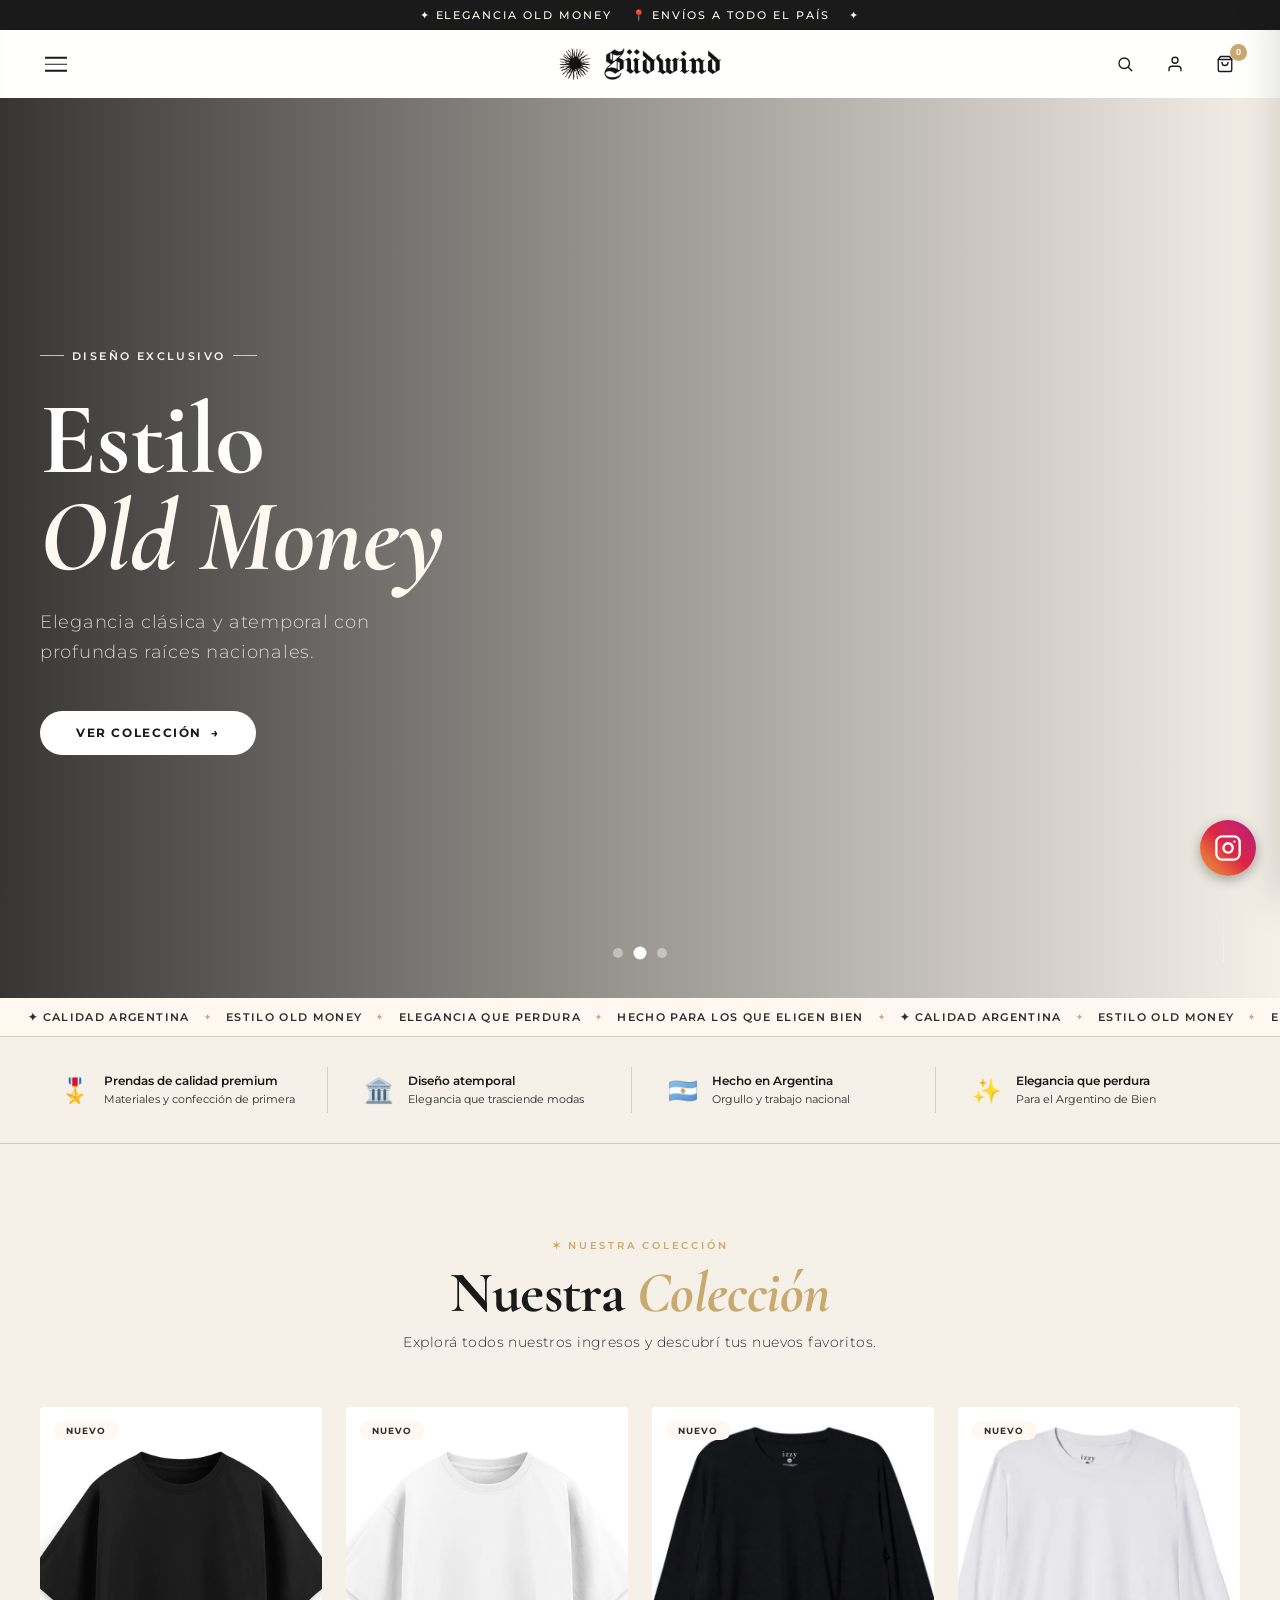
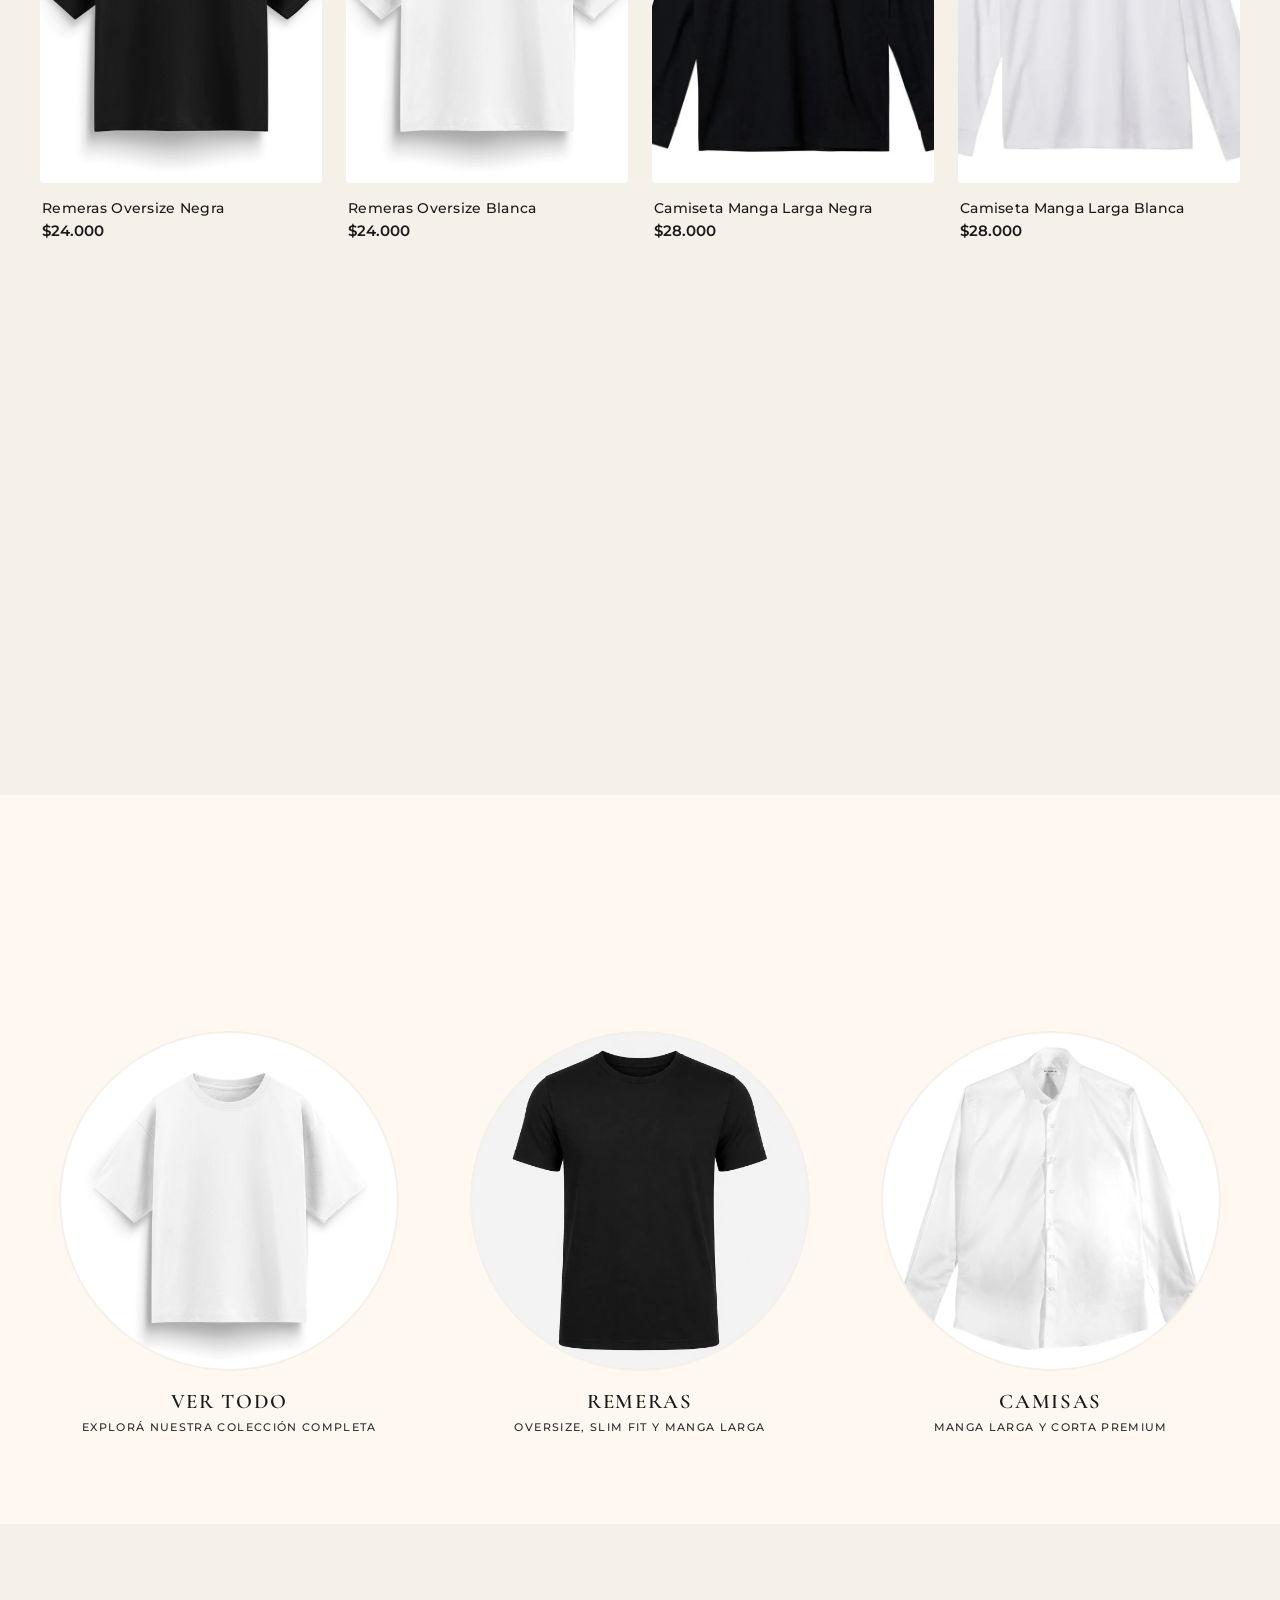
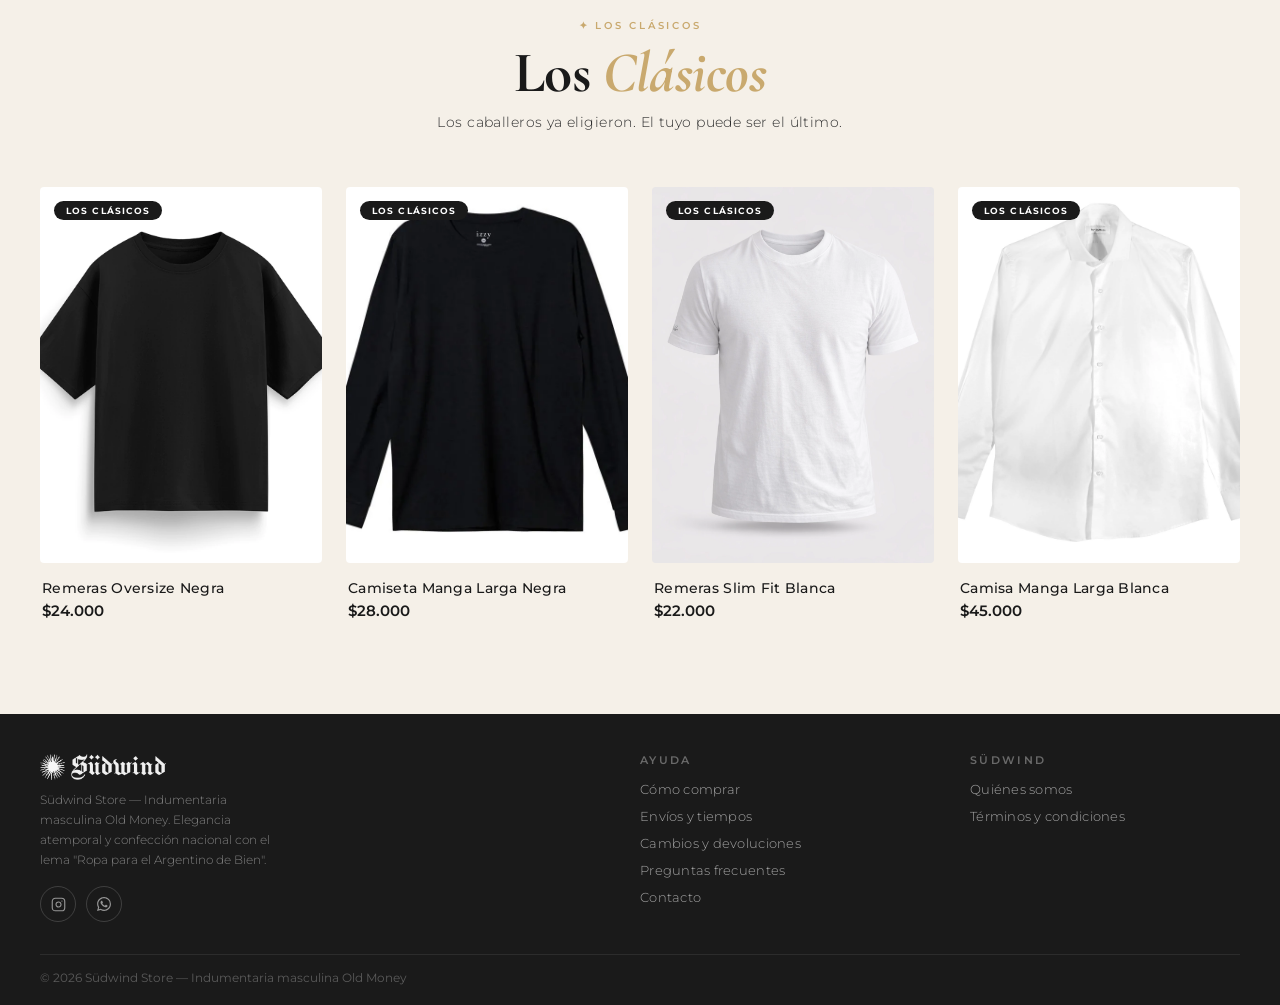
==== index.html @ a968b329 "Add files via upload" ====
<!DOCTYPE html>
<html lang="es">
<head>
<meta charset="UTF-8">
<meta name="viewport" content="width=device-width, initial-scale=1.0">
<title>SÜDWIND STORE — Indumentaria Masculina</title>
<link href="https://fonts.googleapis.com/css2?family=Cormorant+Garamond:ital,wght@0,400;0,600;0,700;1,400;1,600&family=Montserrat:wght@300;400;500;600;700&family=UnifrakturMaguntia&display=swap" rel="stylesheet">
<link rel="icon" type="image/webp" href="img/Logos/ss_transparent.png">
<link rel="stylesheet" href="css/style.css?v=11">
</head>
<body>

<!-- -- HEADER -- -->
<header id="header">
  <div class="header-top">
    ✦ Elegancia Old Money &nbsp;&nbsp; 📍 Envíos a todo el país &nbsp;&nbsp; ✦
  </div>
  <div class="header-main">
    <a href="index.html" class="logo-wrap">
      <img src="img/Logos/ss_transparent.png" alt="Logo" class="sol-andino" style="height: 32px; object-fit: contain; margin-right: 6px; display: block;">
      <img src="img/Logos/sudwind.png" alt="SÜDWIND" class="logo-img" style="height: 32px; object-fit: contain; display: block;">
    </a>
    
    <div class="header-icons">
      <a href="catalogo.html?search=focus" class="icon-btn" aria-label="Buscar" style="text-decoration:none;">
        <svg width="18" height="18" viewBox="0 0 24 24" fill="none" stroke="currentColor" stroke-width="1.8" stroke-linecap="round" stroke-linejoin="round"><circle cx="11" cy="11" r="7"/><path d="m21 21-4.35-4.35"/></svg>
      </a>

      <a href="cuenta.html" class="icon-btn" aria-label="Mi Cuenta" style="text-decoration:none;">
        <svg width="18" height="18" viewBox="0 0 24 24" fill="none" stroke="currentColor" stroke-width="1.8" stroke-linecap="round" stroke-linejoin="round"><path d="M20 21v-2a4 4 0 0 0-4-4H8a4 4 0 0 0-4 4v2"/><circle cx="12" cy="7" r="4"/></svg>
      </a>

      <button class="icon-btn" id="cart-btn" aria-label="Carrito">
        <svg width="18" height="18" viewBox="0 0 24 24" fill="none" stroke="currentColor" stroke-width="1.8" stroke-linecap="round" stroke-linejoin="round"><path d="M6 2 3 6v14a2 2 0 0 0 2 2h14a2 2 0 0 0 2-2V6l-3-4Z"/><line x1="3" y1="6" x2="21" y2="6"/><path d="M16 10a4 4 0 0 1-8 0"/></svg>
        <span class="cart-pill" id="cart-count">0</span>
      </button>
      <button class="hamburger" id="hamburger" aria-label="Menú">
        <span></span><span></span><span></span>
      </button>
    </div>
  </div>
  <nav class="mob-nav" id="mob-nav">
    <div class="mob-nav-logo">
      <a href="index.html" class="logo-wrap" style="justify-content: flex-start; gap: 6px; padding: 10px 0; align-items: center;">
        <img src="img/Logos/ss_transparent.png" alt="Logo" class="sol-andino" style="height: 26px; object-fit: contain; display: block;">
        <img src="img/Logos/sudwind.png" alt="SÜDWIND" class="logo-img" style="height: 26px; object-fit: contain; display: block;">
      </a>
    </div>
    <a href="cuenta.html" style="color: var(--rosa-acento); font-weight: 600;">👤 Mi Cuenta / Favoritos</a>
    <a href="catalogo.html">Ver todo</a>
    <a href="catalogo.html?cat=Remeras">Remeras</a>
    <a href="catalogo.html?cat=Camisas">Camisas</a>
  </nav>
</header>

<!-- -- HERO CAROUSEL -- -->
<section class="hero" id="hero-section">
  <div class="carousel-track" id="hero-track">
    <!-- Slide 1 -->
    <div class="carousel-slide">
      <img src="img/Logos/1.webp" class="slide-bg" alt="Nueva colección Südwind" fetchpriority="high" decoding="async">
      <div class="hero-overlay"></div>
      <div class="hero-content">
        <div class="hero-eyebrow">Südwind Store</div>
        <h1>Vestir con<em>orgullo.</em></h1>
        <p class="hero-sub">Ropa para el Argentino de Bien. Calidad y distinción atemporal.</p>
        <div class="hero-actions">
          <a href="catalogo.html" class="btn-hero-main">Explorar colección &nbsp;→</a>
        </div>
      </div>
    </div>
    <!-- Slide 2 -->
    <div class="carousel-slide">
      <img src="img/Logos/2.webp" class="slide-bg" alt="Estilo Old Money" loading="lazy" decoding="async">
      <div class="hero-overlay"></div>
      <div class="hero-content">
        <div class="hero-eyebrow">Diseño Exclusivo</div>
        <h1>Estilo<em>Old Money</em></h1>
        <p class="hero-sub">Elegancia clásica y atemporal con profundas raíces nacionales.</p>
        <div class="hero-actions">
          <a href="catalogo.html?cat=Remeras" class="btn-hero-main">Ver Colección &nbsp;→</a>
        </div>
      </div>
    </div>
    <!-- Slide 3 -->
    <div class="carousel-slide">
      <img src="img/Logos/3.webp" class="slide-bg" alt="Edición Limitada" loading="lazy" decoding="async">
      <div class="hero-overlay"></div>
      <div class="hero-content">
        <div class="hero-eyebrow">Patria y Distinción</div>
        <h1>Edición<em>Limitada</em></h1>
        <p class="hero-sub">Prendas exclusivas diseñadas para vestir con elegancia y carácter.</p>
        <div class="hero-actions">
          <a href="catalogo.html?cat=Camisas" class="btn-hero-main">Explorar Camisas &nbsp;→</a>
        </div>
      </div>
    </div>
  </div>

  <button class="hero-arrow prev" id="hero-prev" aria-label="Anterior"></button>
  <button class="hero-arrow next" id="hero-next" aria-label="Siguiente"></button>

  <div class="hero-dots" id="hero-dots"></div>

  <div class="hero-scroll">
    <div class="scroll-bar"></div>
  </div>
</section>

<!-- -- PROMO MARQUEE -- -->
<div class="promo-bar">
  <div class="promo-track">
    <div class="promo-item">
      ✦ Calidad argentina <span class="sep">✦</span>
      Estilo Old Money <span class="sep">✦</span>
      Elegancia que perdura <span class="sep">✦</span>
      Hecho para los que eligen bien <span class="sep">✦</span>
      ✦ Calidad argentina <span class="sep">✦</span>
      Estilo Old Money <span class="sep">✦</span>
      Elegancia que perdura <span class="sep">✦</span>
      Hecho para los que eligen bien <span class="sep">✦</span>
      ✦ Calidad argentina <span class="sep">✦</span>
      Estilo Old Money <span class="sep">✦</span>
      Elegancia que perdura <span class="sep">✦</span>
      Hecho para los que eligen bien <span class="sep">✦</span>
    </div>
  </div>
</div>

<!-- -- TRUST -- -->
<div class="trust-strip">
  <div class="trust-inner">
    <div class="trust-item fade-in">
      <div class="trust-icon">🎖️</div>
      <div class="trust-text"><strong>Prendas de calidad premium</strong><span>Materiales y confección de primera</span></div>
    </div>
    <div class="trust-item fade-in d1">
      <div class="trust-icon">🏛️</div>
      <div class="trust-text"><strong>Diseño atemporal</strong><span>Elegancia que trasciende modas</span></div>
    </div>
    <div class="trust-item fade-in d2">
      <div class="trust-icon">🇦🇷</div>
      <div class="trust-text"><strong>Hecho en Argentina</strong><span>Orgullo y trabajo nacional</span></div>
    </div>
    <div class="trust-item fade-in d3">
      <div class="trust-icon">✨</div>
      <div class="trust-text"><strong>Elegancia que perdura</strong><span>Para el Argentino de Bien</span></div>
    </div>
  </div>
</div>

<!-- -- NEW IN -- -->
<div id="newin" class="section">
  <div class="sec-head">
    <div class="sec-label fade-in">✶ Nuestra Colección</div>
    <h2 class="sec-title fade-in">Nuestra <em>Colección</em></h2>
    <p class="sec-sub fade-in">Explorá todos nuestros ingresos y descubrí tus nuevos favoritos.</p>
  </div>
  
  
  <div class="prod-grid" id="home-catalog-grid">
    <!-- Products rendered via JS (renderHomeCatalog) -->
  </div>

</div>

<!-- -- CATEGORIES -- -->
<div class="cats-wrap">
  <div class="cats-inner">
    <div class="sec-head">
      <div class="sec-label fade-in">✶ Explorá</div>
      <h2 class="sec-title fade-in">¿Qué estás <em>buscando?</em></h2>
    </div>
    <div class="cats-grid">
      <a href="catalogo.html" class="cat-card fade-in">
        <div class="cat-img">
          <img src="img/Productos/remera oversize blanca.webp" alt="Colección Completa" loading="lazy">
        </div>
        <span class="cat-name">Ver Todo</span>
        <span class="cat-sub">Explorá nuestra colección completa</span>
      </a>
      <a href="catalogo.html?cat=Remeras" class="cat-card fade-in d1">
        <div class="cat-img">
          <img src="img/Productos/remera slim fit negra.webp" alt="Remeras" loading="lazy">
        </div>
        <span class="cat-name">Remeras</span>
        <span class="cat-sub">Oversize, Slim Fit y Manga Larga</span>
      </a>
      <a href="catalogo.html?cat=Camisas" class="cat-card fade-in d2">
        <div class="cat-img">
          <img src="img/Productos/camisa blanca manga larga.webp" alt="Camisas" loading="lazy">
        </div>
        <span class="cat-name">Camisas</span>
        <span class="cat-sub">Manga Larga y Corta Premium</span>
      </a>
    </div>
  </div>
</div>
<!-- -- LOS CLÁSICOSS -- -->
<div class="section">
  <div class="sec-head">
    <div class="sec-label fade-in">✦ Los Clásicos</div>
    <h2 class="sec-title fade-in">Los <em>Clásicos</em></h2>
    <p class="sec-sub fade-in">Los caballeros ya eligieron. El tuyo puede ser el último.</p>
  </div>
  <div class="prod-grid">
    <a href="producto.html?id=1" class="prod-card fade-in" style="text-decoration:none;">
      <div class="prod-img-box">
        <span class="prod-badge badge-best" style="background:var(--negro);color:var(--blanco);">LOS CLÁSICOS</span>
        <button class="prod-wish" onclick="event.preventDefault(); showToast('🤍', '¡Agregado a favoritos!');"></button>
        <img src="img/Productos/remera oversize negra.webp" alt="Remeras Oversize Negra" loading="lazy">
        <div class="prod-cta">+ Ver detalle</div>
      </div>
      <div class="prod-info">
        <div class="prod-name">Remeras Oversize Negra</div>
        <div class="prod-prices">
          <span class="price">$24.000</span>
        </div>
      </div>
    </a>

    <a href="producto.html?id=3" class="prod-card fade-in d1" style="text-decoration:none;">
      <div class="prod-img-box">
        <span class="prod-badge badge-best" style="background:var(--negro);color:var(--blanco);">LOS CLÁSICOS</span>
        <button class="prod-wish" onclick="event.preventDefault(); showToast('🤍', '¡Agregado a favoritos!');"></button>
        <img src="img/Productos/camiseta manga larga negra.webp" alt="Camiseta Manga Larga Negra" loading="lazy">
        <div class="prod-cta">+ Ver detalle</div>
      </div>
      <div class="prod-info">
        <div class="prod-name">Camiseta Manga Larga Negra</div>
        <div class="prod-prices">
          <span class="price">$28.000</span>
        </div>
      </div>
    </a>

    <a href="producto.html?id=5" class="prod-card fade-in d2" style="text-decoration:none;">
      <div class="prod-img-box">
        <span class="prod-badge badge-best" style="background:var(--negro);color:var(--blanco);">LOS CLÁSICOS</span>
        <button class="prod-wish" onclick="event.preventDefault(); showToast('🤍', '¡Agregado a favoritos!');"></button>
        <img src="img/Productos/remera slim fit blanca.webp" alt="Remeras Slim Fit Blanca" loading="lazy">
        <div class="prod-cta">+ Ver detalle</div>
      </div>
      <div class="prod-info">
        <div class="prod-name">Remeras Slim Fit Blanca</div>
        <div class="prod-prices">
          <span class="price">$22.000</span>
        </div>
      </div>
    </a>

    <a href="producto.html?id=8" class="prod-card fade-in d3" style="text-decoration:none;">
      <div class="prod-img-box">
        <span class="prod-badge badge-best" style="background:var(--negro);color:var(--blanco);">LOS CLÁSICOS</span>
        <button class="prod-wish" onclick="event.preventDefault(); showToast('🤍', '¡Agregado a favoritos!');"></button>
        <img src="img/Productos/camisa blanca manga larga.webp" alt="Camisa Manga Larga Blanca" loading="lazy">
        <div class="prod-cta">+ Ver detalle</div>
      </div>
      <div class="prod-info">
        <div class="prod-name">Camisa Manga Larga Blanca</div>
        <div class="prod-prices">
          <span class="price">$45.000</span>
        </div>
      </div>
    </a>
  </div>
</div>





<!-- -- FOOTER -- -->
<footer>
  <div class="footer-grid">
    <div class="foot-brand">
      <a href="#" class="logo-wrap" style="color:var(--blanco); justify-content: flex-start; gap: 6px; align-items: center;">
        <img src="img/Logos/ss_transparent.png" alt="Logo" class="sol-andino" style="height: 26px; object-fit: contain; filter: brightness(0) invert(1); display: block;">
        <img src="img/Logos/sudwind.png" alt="SÜDWIND" class="logo-img" style="height: 26px; object-fit: contain; filter: brightness(0) invert(1); display: block;">
      </a>
      <p style="margin-top: 10px;">Südwind Store — Indumentaria masculina Old Money. Elegancia atemporal y confección nacional con el lema "Ropa para el Argentino de Bien".</p>
      <div class="social-row">
        <a href="https://instagram.com/[TuInstagram]" target="_blank" class="soc-btn" aria-label="Instagram">
          <svg width="15" height="15" viewBox="0 0 24 24" fill="none" stroke="currentColor" stroke-width="1.8" stroke-linecap="round" stroke-linejoin="round"><rect x="2" y="2" width="20" height="20" rx="5"/><path d="M16 11.37A4 4 0 1 1 12.63 8 4 4 0 0 1 16 11.37z"/><line x1="17.5" y1="6.5" x2="17.51" y2="6.5"/></svg>
        </a>
        <a href="https://wa.me/[TuWhatsApp]" target="_blank" class="soc-btn" aria-label="WhatsApp">
          <svg width="14" height="14" viewBox="0 0 24 24" fill="currentColor"><path d="M17.472 14.382c-.297-.149-1.758-.867-2.03-.967-.273-.099-.471-.148-.67.15-.197.297-.767.966-.94 1.164-.173.199-.347.223-.644.075-.297-.15-1.255-.463-2.39-1.475-.883-.788-1.48-1.761-1.653-2.059-.173-.297-.018-.458.13-.606.134-.133.298-.347.446-.52.149-.174.198-.298.298-.497.099-.198.05-.371-.025-.52-.075-.149-.669-1.612-.916-2.207-.242-.579-.487-.5-.669-.51-.173-.008-.371-.01-.57-.01-.198 0-.52.074-.792.372-.272.297-1.04 1.016-1.04 2.479 0 1.462 1.065 2.875 1.213 3.074.149.198 2.096 3.2 5.077 4.487.709.306 1.262.489 1.694.625.712.227 1.36.195 1.871.118.571-.085 1.758-.719 2.006-1.413.248-.694.248-1.289.173-1.413-.074-.124-.272-.198-.57-.347m-5.421 7.403h-.004a9.87 9.87 0 0 1-5.031-1.378l-.361-.214-3.741.982.998-3.648-.235-.374a9.86 9.86 0 0 1-1.51-5.26c.001-5.45 4.436-9.884 9.888-9.884 2.64 0 5.122 1.03 6.988 2.898a9.825 9.825 0 0 1 2.893 6.994c-.003 5.45-4.437 9.884-9.885 9.884m8.413-18.297A11.815 11.815 0 0 0 12.05 0C5.495 0 .16 5.335.157 11.892c0 2.096.547 4.142 1.588 5.945L.057 24l6.305-1.654a11.882 11.882 0 0 0 5.683 1.448h.005c6.554 0 11.89-5.335 11.893-11.893a11.821 11.821 0 0 0-3.48-8.413Z"/></svg>
        </a>
      </div>
    </div>
    <div class="foot-col">
      <h4>Ayuda</h4>
      <ul>
        <li><a href="ayuda.html#pagos">Cómo comprar</a></li>
        <li><a href="ayuda.html#envios">Envíos y tiempos</a></li>
        <li><a href="ayuda.html#cambios">Cambios y devoluciones</a></li>
        <li><a href="ayuda.html">Preguntas frecuentes</a></li>
        <li><a href="https://wa.me/[TuWhatsApp]" target="_blank">Contacto</a></li>
      </ul>
    </div>
    <div class="foot-col">
      <h4>Südwind</h4>
      <ul>
        <li><a href="index.html">Quiénes somos</a></li>
        <li><a href="ayuda.html">Términos y condiciones</a></li>
      </ul>
    </div>

  </div>
  <div class="footer-bottom">
    <p>© 2026 Südwind Store — Indumentaria masculina Old Money </p>

  </div>
</footer>

<!-- TOAST -->
<div class="toast" id="toast">
  <span class="t-icon">🤍</span>
  <span id="toast-msg">¡¡¡¡¡¡Producto agregado!</span>
</div>

<script src="js/main.js?v=24"></script>

<!-- BOTTOM NAV (MOBILE) -->
<nav class="bottom-nav" id="bottom-nav">
  <div class="bottom-nav-inner">
    <a href="index.html" class="bn-item active" aria-label="Inicio">
      <svg width="20" height="20" viewBox="0 0 24 24" fill="none" stroke="currentColor" stroke-width="1.8" stroke-linecap="round" stroke-linejoin="round"><path d="M3 9l9-7 9 7v11a2 2 0 0 1-2 2H5a2 2 0 0 1-2-2z"/><polyline points="9 22 9 12 15 12 15 22"/></svg>
      <span class="bn-label">Inicio</span>
    </a>
    <a href="catalogo.html" class="bn-item" aria-label="Catálogo">
      <svg width="20" height="20" viewBox="0 0 24 24" fill="none" stroke="currentColor" stroke-width="1.8" stroke-linecap="round" stroke-linejoin="round"><rect x="3" y="3" width="7" height="7"/><rect x="14" y="3" width="7" height="7"/><rect x="14" y="14" width="7" height="7"/><rect x="3" y="14" width="7" height="7"/></svg>
      <span class="bn-label">Catálogo</span>
    </a>
    <a href="catalogo.html?search=focus" class="bn-item" aria-label="Buscar">
      <svg width="20" height="20" viewBox="0 0 24 24" fill="none" stroke="currentColor" stroke-width="1.8" stroke-linecap="round" stroke-linejoin="round"><circle cx="11" cy="11" r="7"/><path d="m21 21-4.35-4.35"/></svg>
      <span class="bn-label">Buscar</span>
    </a>
    <button class="bn-item" id="bn-cart" aria-label="Carrito">
      <svg width="20" height="20" viewBox="0 0 24 24" fill="none" stroke="currentColor" stroke-width="1.8" stroke-linecap="round" stroke-linejoin="round"><path d="M6 2 3 6v14a2 2 0 0 0 2 2h14a2 2 0 0 0 2-2V6l-3-4Z"/><line x1="3" y1="6" x2="21" y2="6"/><path d="M16 10a4 4 0 0 1-8 0"/></svg>
      <span class="bn-badge" id="bn-cart-count">0</span>
      <span class="bn-label">Carrito</span>
    </button>
  </div>
</nav>

</body>
</html>
---- css/style.css ----
@import url('https://fonts.googleapis.com/css2?family=Cormorant+Garamond:ital,wght@0,400;0,600;0,700;1,400;1,600&family=Montserrat:wght@300;400;500;600;700&family=UnifrakturMaguntia&display=swap');

*,*::before,*::after{box-sizing:border-box;margin:0;padding:0}

:root {
  --blanco: #FFFFFF;
  --negro: #1A1A1A;
  --crema: #FFF8F0;
  --crema-dark: #F5F0E8;
  --beige: #F5F0E8;
  --rosa-pastel: #FFF8F0;
  --rosa-acento: #C9A96E;
  --rosa-hover: #B5955B;
  --bordo: #2D2D2D;
  --marron: #000000;
  --gris-claro: #FFF8F0;
  --gris-medio: #D9CDB8;
  --gris-texto: #2D2D2D;
  --font-display: 'Cormorant Garamond', serif;
  --font-body: 'Montserrat', sans-serif;
  --radius: 4px;
  --radius-lg: 12px;
  --transition: 0.35s cubic-bezier(0.4,0,0.2,1);
  --shadow-soft: 0 2px 20px rgba(26,26,26,0.07);
  --shadow-card: 0 4px 30px rgba(26,26,26,0.10);
}

html{scroll-behavior:smooth}
body{font-family:var(--font-body);color:var(--negro);background:var(--beige);overflow-x:clip;cursor:default}

/* ── SCROLLBAR ── */
::-webkit-scrollbar{width:6px}
::-webkit-scrollbar-track{background:var(--crema)}
::-webkit-scrollbar-thumb{background:var(--rosa-acento);border-radius:3px}

/* ── HEADER ── */
#header{
  position:sticky;top:0;z-index:1000;
  background:rgba(255,255,255,0.96);
  backdrop-filter:blur(12px);
  -webkit-backdrop-filter:blur(12px);
  transition:box-shadow var(--transition),background var(--transition);
}
#header.scrolled{box-shadow:0 1px 24px rgba(26,26,26,0.09)}

.header-top{
  background:var(--negro);
  color:var(--crema);
  text-align:center;
  font-size:0.68rem;
  font-weight:500;
  letter-spacing:0.18em;
  text-transform:uppercase;
  padding:8px 20px;
}
.header-top em{color:var(--rosa-acento);font-style:normal}

.header-main{
  display:flex;align-items:center;justify-content:flex-end;
  padding:0 40px;height:68px;
  max-width:1440px;margin:0 auto;
  position:relative;
}

.logo-wrap {
  display: flex;
  align-items: center;
  justify-content: center;
  text-decoration: none;
  gap: 8px;
}
.header-main .logo-wrap {
  position: absolute;
  left: 50%;
  transform: translateX(-50%);
}

.logo{
  font-family: 'UnifrakturMaguntia', serif;
  font-size: 2.1rem;
  font-weight: 400;
  letter-spacing: 0.05em;
  color: var(--negro);
  text-decoration: none;
  line-height: 1;
  text-transform: none;
  position: relative;
  display: inline-block;
}
.logo::after{
  content:'STORE';
  display:block;font-size:0.45rem;
  letter-spacing:0.5em;font-weight:500;
  color:var(--gris-texto);text-align:center;
  margin-top:-2px;font-family:var(--font-body);
}

nav.desk-nav{display:flex;gap:36px;list-style:none}
nav.desk-nav a{
  text-decoration:none;color:var(--negro);
  font-size:0.72rem;font-weight:600;letter-spacing:0.12em;
  text-transform:uppercase;position:relative;padding-bottom:4px;
  transition:color var(--transition);
}
nav.desk-nav a::after{
  content:'';position:absolute;left:0;bottom:0;
  width:0;height:1.5px;background:var(--rosa-acento);
  transition:width var(--transition);
}
nav.desk-nav a:hover{color:var(--rosa-acento)}
nav.desk-nav a:hover::after{width:100%}
nav.desk-nav a.nav-sale{color:var(--bordo)}
nav.desk-nav a.nav-sale:hover{color:var(--rosa-acento)}
nav.desk-nav a.nav-sale::after{background:var(--bordo)}

.header-icons{display:flex;align-items:center;gap:20px}
.icon-btn{
  background:none;border:none;cursor:pointer;
  color:var(--negro);display:flex;align-items:center;justify-content:center;
  padding:6px;border-radius:50%;position:relative;
  transition:color var(--transition),background var(--transition),transform var(--transition);
}
.icon-btn:hover{color:var(--rosa-acento);background:var(--rosa-pastel);transform:scale(1.08)}

.cart-pill{
  position:absolute;top:-5px;right:-7px;
  background:var(--rosa-acento);color:var(--blanco);
  border-radius:999px;font-size:0.58rem;font-weight:700;
  min-width:17px;height:17px;
  display:flex;align-items:center;justify-content:center;
  padding:0 4px;line-height:1;
  transition:transform 0.2s;
}
.cart-pill.bump{animation:bump 0.3s ease}
@keyframes bump{0%,100%{transform:scale(1)}50%{transform:scale(1.6)}}

.hamburger{
  display:flex;flex-direction:column;gap:5px;
  cursor:pointer;background:none;border:none;padding:5px;
  z-index: 1001; /* Asegurar que quede sobre la solapa */
  position:absolute;
  left:40px;
  top:50%;
  transform:translateY(-50%);
}
.hamburger span{
  display:block;width:22px;height:1.5px;
  background:var(--negro);transition:all 0.3s;
}
.hamburger.open span:nth-child(1){transform:translateY(6.5px) rotate(45deg)}
.hamburger.open span:nth-child(2){opacity:0;transform:scaleX(0)}
.hamburger.open span:nth-child(3){transform:translateY(-6.5px) rotate(-45deg)}

/* Solapa lateral para TODAS las pantallas */
.desk-nav { display: none !important; } /* Ocultamos el menú de escritorio clásico */

.mob-nav{
  display:flex;flex-direction:column;
  position:fixed;
  top:0;
  left:-320px;
  width:300px;
  max-width:85vw;
  height:100vh;
  background:var(--blanco);
  z-index:1000;
  padding:100px 40px 40px;
  gap:2px;
  overflow-y:auto;
  box-shadow:4px 0 24px rgba(0,0,0,0.1);
  transition:transform 0.4s cubic-bezier(0.4, 0, 0.2, 1);
}
.mob-nav.open{
  transform:translateX(320px);
}
/* Logo dentro del mob-nav */
.mob-nav-logo{
  margin-bottom:28px;
  padding-bottom:20px;
  border-bottom:1px solid var(--gris-medio);
}
.mob-nav-logo .logo::after{
  display:none;
}
.mob-nav a{
  text-decoration:none;color:var(--negro);
  font-size:0.95rem;font-weight:500;
  letter-spacing:0.10em;text-transform:uppercase;
  padding:14px 0;border-bottom:1px solid var(--gris-medio);
  transition:color var(--transition);
}
.mob-nav a:last-child{border-bottom:none}
.mob-nav a:hover,.mob-nav a.nav-sale{color:var(--rosa-acento)}

/* ══ HERO CAROUSEL ══ */
.hero {
  position: relative;
  height: 100vh;
  min-height: 600px;
  overflow: hidden;
  display: flex;
  align-items: center;
}
.carousel-track {
  position: absolute;
  inset: 0;
  width: 100%;
  height: 100%;
}
.carousel-slide {
  position: absolute;
  inset: 0;
  width: 100%;
  height: 100%;
  display: flex;
  align-items: center;
  padding: 0 40px;
  opacity: 0;
  pointer-events: none;
  transition: opacity 0.8s ease;
}
.carousel-slide.active {
  opacity: 1;
  pointer-events: all;
}
.slide-bg {
  position: absolute;
  inset: 0;
  width: 100%;
  height: 100%;
  object-fit: cover;
  z-index: -2;
  transform: scale(1.04);
  transition: transform 6s ease;
}
.carousel-slide.active .slide-bg {
  transform: scale(1);
}
.hero-overlay {
  position: absolute;
  inset: 0;
  background: linear-gradient(
    90deg, 
    rgba(21,21,21,0.85) 0%, 
    rgba(21,21,21,0.4) 50%, 
    transparent 100%
  );
  z-index: -1;
}

/* CAROUSEL ARROWS */
.hero-arrow {
  position: absolute;
  top: 50%;
  transform: translateY(-50%);
  background: transparent;
  color: var(--blanco);
  border: none;
  font-size: 2rem;
  padding: 20px;
  cursor: pointer;
  z-index: 10;
  opacity: 0.6;
  transition: opacity 0.3s;
}
.hero-arrow:hover { opacity: 1; }
.hero-arrow.prev { left: 20px; }
.hero-arrow.next { right: 20px; }

/* CAROUSEL DOTS */
.hero-dots {
  position: absolute;
  bottom: 40px;
  left: 50%;
  transform: translateX(-50%);
  display: flex;
  gap: 12px;
  z-index: 10;
}
.hero-dots button {
  width: 10px; height: 10px;
  border-radius: 50%;
  border: none;
  background: rgba(255,255,255,0.4);
  cursor: pointer;
  transition: background 0.3s, transform 0.3s;
}
.hero-dots button.active {
  background: var(--blanco);
  transform: scale(1.3);
}

.hero-content {
  max-width: 600px;
  position: relative;
  z-index: 2;
  opacity: 0;
  transform: translateY(20px);
  transition: opacity 0.6s ease, transform 0.6s ease;
  transition-delay: 0.3s;
}
.carousel-slide.active .hero-content {
  opacity: 1;
  transform: translateY(0);
}

.hero-eyebrow{
  display:inline-flex;align-items:center;gap:8px;
  color:var(--rosa-pastel);
  font-size:0.68rem;font-weight:600;
  letter-spacing:0.22em;text-transform:uppercase;
  margin-bottom:28px;
}
.hero-eyebrow::before,.hero-eyebrow::after{
  content:'';display:block;width:24px;height:1px;
  background:var(--rosa-pastel);opacity:0.7;
}

.hero h1{
  font-family:var(--font-display);
  font-size:clamp(3.5rem,8vw,7rem);
  font-weight:700;color:var(--blanco);
  line-height:0.95;letter-spacing:-0.01em;
  margin-bottom:22px;
}
.hero h1 em{
  font-style:italic;
  color:var(--rosa-pastel);
  display:block;
}
.hero-sub{
  color:rgba(255,255,255,0.75);
  font-size:clamp(0.9rem,1.8vw,1.1rem);
  font-weight:300;letter-spacing:0.04em;
  line-height:1.7;margin-bottom:44px;
  max-width:380px;
}
.hero-actions{display:flex;gap:14px;flex-wrap:wrap}

.btn-hero-main{
  display:inline-flex;align-items:center;gap:10px;
  background:var(--blanco);color:var(--negro);
  font-family:var(--font-body);font-size:0.72rem;
  font-weight:700;letter-spacing:0.14em;text-transform:uppercase;
  padding:15px 36px;border-radius:999px;border:none;
  cursor:pointer;text-decoration:none;
  transition:all var(--transition);
}
.btn-hero-main:hover{
  background:var(--rosa-acento);color:var(--blanco);
  transform:translateY(-2px);
  box-shadow:0 8px 30px rgba(212,132,158,0.45);
}
.btn-hero-ghost{
  display:inline-flex;align-items:center;gap:10px;
  background:transparent;color:var(--blanco);
  font-family:var(--font-body);font-size:0.72rem;
  font-weight:600;letter-spacing:0.14em;text-transform:uppercase;
  padding:14px 34px;border-radius:999px;
  border:1.5px solid rgba(255,255,255,0.45);
  cursor:pointer;text-decoration:none;
  transition:all var(--transition);
}
.btn-hero-ghost:hover{
  border-color:var(--rosa-pastel);color:var(--rosa-pastel);
  transform:translateY(-2px);
}

.hero-scroll{
  position:absolute;bottom:36px;right:56px;
  display:flex;flex-direction:column;align-items:center;gap:8px;
  color:rgba(255,255,255,0.45);
  font-size:0.58rem;font-weight:600;letter-spacing:0.18em;
  text-transform:uppercase;z-index:2;
}
.scroll-bar{
  width:1px;height:56px;
  background:linear-gradient(to bottom,transparent,rgba(255,255,255,0.40));
  animation:scrollBar 2.2s infinite;
}
@keyframes scrollBar{0%,100%{opacity:0.4;transform:scaleY(0.8)}50%{opacity:1;transform:scaleY(1)}}

/* ── PROMO MARQUEE ── */
.promo-bar{
  background:var(--rosa-pastel);
  padding:12px 0;overflow:hidden;
}
.promo-track{
  display:flex;white-space:nowrap;
  animation:marquee 20s linear infinite;
}
.promo-track:hover{animation-play-state:paused}
.promo-item{
  display:inline-flex;align-items:center;gap:14px;
  color:var(--bordo);font-size:0.70rem;font-weight:600;
  letter-spacing:0.12em;text-transform:uppercase;padding:0 28px;
}
.promo-item .sep{color:var(--rosa-acento);font-size:0.5rem}
@keyframes marquee{from{transform:translateX(0)}to{transform:translateX(-50%)}}

/* ── SECTIONS ── */
.section{padding:90px 40px;max-width:1440px;margin:0 auto}
.section-bg{background:var(--gris-claro);padding:90px 40px}
.section-bg .section-inner{max-width:1440px;margin:0 auto}

.sec-head{text-align:center;margin-bottom:56px}
.sec-label{
  display:inline-block;
  font-size:0.62rem;font-weight:600;
  letter-spacing:0.28em;text-transform:uppercase;
  color:var(--rosa-acento);margin-bottom:12px;
}
.sec-title{
  font-family:var(--font-display);
  font-size:clamp(2.2rem,5vw,3.6rem);
  font-weight:700;letter-spacing:-0.01em;
  line-height:1.05;color:var(--negro);
}
.sec-title em{font-style:italic;color:var(--rosa-acento)}
.sec-sub{
  font-size:0.88rem;color:var(--gris-texto);
  margin-top:10px;font-weight:300;letter-spacing:0.03em;
}

/* ── PRODUCT GRID ── */
.prod-grid{
  display:grid;
  grid-template-columns:repeat(4,1fr);
  gap:24px;
}

.prod-card{
  position:relative;cursor:pointer;
  transition:transform var(--transition);
}
.prod-card:hover{transform:translateY(-5px)}

.prod-img-box{
  position:relative;overflow:hidden;
  aspect-ratio:3/4;background:var(--crema);
  border-radius:var(--radius);
}
.prod-img-box img{
  width:100%;height:100%;object-fit:cover;
  display:block;transition:transform 0.6s ease;
}
.prod-card:hover .prod-img-box img{transform:scale(1.06)}

.prod-badge{
  position:absolute;top:14px;left:14px;
  font-size:0.58rem;font-weight:700;
  letter-spacing:0.12em;text-transform:uppercase;
  padding:4px 12px;border-radius:999px;z-index:2;
}
.badge-new{background:var(--rosa-pastel);color:var(--bordo)}
.badge-best{background:var(--negro);color:var(--crema)}

.prod-wish{
  position:absolute;top:14px;right:14px;
  width:32px;height:32px;border-radius:50%;
  background:rgba(255,255,255,0.85);
  border:none;cursor:pointer;
  display:flex;align-items:center;justify-content:center;
  font-size:0.9rem;
  opacity:0;transform:scale(0.8);
  transition:all var(--transition);z-index:2;
}
.prod-card:hover .prod-wish{opacity:1;transform:scale(1)}
.prod-wish:hover{background:var(--rosa-pastel);transform:scale(1.1) !important}

.prod-cta{
  position:absolute;bottom:12px;left:12px;right:12px;
  background:rgba(26,26,26,0.90);color:var(--blanco);
  border:none;border-radius:999px;
  padding:12px 16px;
  font-family:var(--font-body);font-size:0.70rem;
  font-weight:600;letter-spacing:0.12em;text-transform:uppercase;
  cursor:pointer;
  opacity:0;transform:translateY(8px);
  transition:opacity var(--transition),transform var(--transition),background var(--transition);
  z-index:3;
}
.prod-card:hover .prod-cta{opacity:1;transform:translateY(0)}
.prod-cta:hover{background:var(--rosa-acento)}
.prod-cta:active{transform:scale(0.97) !important}

.prod-info{padding:16px 2px 4px}
.prod-name{
  font-size:0.88rem;font-weight:500;
  color:var(--negro);margin-bottom:5px;
  letter-spacing:0.02em;
}
.prod-prices{display:flex;align-items:center;gap:8px}
.price{font-size:0.92rem;font-weight:600;color:var(--negro)}
.price-old{font-size:0.78rem;color:var(--gris-texto);text-decoration:line-through}
.price-off{font-size:0.68rem;font-weight:700;color:var(--bordo)}

/* ── CATEGORIES CIRCLES ── */
.cats-wrap{
  background:var(--crema);
  padding:90px 40px;
}
.cats-inner{max-width:1440px;margin:0 auto}
.cats-grid{
  display:grid;grid-template-columns:repeat(3,1fr);
  gap:32px;margin-top:56px;
}
.cat-card{
  display:flex;flex-direction:column;align-items:center;
  gap:18px;text-decoration:none;color:var(--negro);
  transition:transform var(--transition);
}
.cat-card:hover{transform:translateY(-5px)}
.cat-img{
  width:100%;max-width:340px;
  aspect-ratio:1;border-radius:50%;overflow:hidden;
  background:var(--beige);
  border:2.5px solid transparent;
  transition:border-color var(--transition),box-shadow var(--transition);
  position:relative;
}
.cat-card:hover .cat-img{
  border-color:var(--rosa-acento);
  box-shadow:0 0 0 6px rgba(244,214,220,0.50);
}
.cat-img img{
  width:100%;height:100%;object-fit:cover;
  display:block;transition:transform 0.6s ease;
}
.cat-card:hover .cat-img img{transform:scale(1.07)}
.cat-name{
  font-family:var(--font-display);
  font-size:1.3rem;font-weight:600;
  letter-spacing:0.08em;text-transform:uppercase;
  color:var(--negro);text-align:center;
}
.cat-sub{
  font-size:0.70rem;font-weight:500;
  letter-spacing:0.12em;color:var(--gris-texto);
  text-transform:uppercase;margin-top:-12px;
}

/* ── GIFT CARD BANNER ── */
.giftcard-wrap{
  background:var(--negro);
  padding:90px 40px;
  text-align:center;
  position:relative;overflow:hidden;
}
.giftcard-wrap::before{
  content:'';position:absolute;
  top:-80px;left:50%;transform:translateX(-50%);
  width:600px;height:600px;border-radius:50%;
  background:radial-gradient(circle,rgba(244,214,220,0.12) 0%,transparent 70%);
  pointer-events:none;
}
.giftcard-inner{max-width:680px;margin:0 auto;position:relative;z-index:1}
.gc-label{
  font-size:0.65rem;font-weight:600;
  letter-spacing:0.26em;text-transform:uppercase;
  color:var(--rosa-acento);margin-bottom:16px;
}
.gc-title{
  font-family:var(--font-display);
  font-size:clamp(2.4rem,5vw,4rem);
  font-weight:700;color:var(--blanco);
  line-height:1.05;letter-spacing:-0.01em;
  margin-bottom:16px;
}
.gc-title em{font-style:italic;color:var(--rosa-pastel)}
.gc-sub{
  color:rgba(255,255,255,0.55);
  font-size:0.92rem;font-weight:300;
  line-height:1.75;margin-bottom:40px;
}
.btn-gc{
  display:inline-flex;align-items:center;gap:10px;
  background:var(--rosa-pastel);color:var(--bordo);
  font-family:var(--font-body);font-size:0.72rem;
  font-weight:700;letter-spacing:0.14em;text-transform:uppercase;
  padding:16px 40px;border-radius:999px;border:none;
  cursor:pointer;text-decoration:none;
  transition:all var(--transition);
}
.btn-gc:hover{
  background:var(--rosa-acento);color:var(--blanco);
  transform:translateY(-3px);
  box-shadow:0 10px 32px rgba(212,132,158,0.35);
}

/* ── CLIENTAS ── */
.clientas-grid{
  display:grid;grid-template-columns:repeat(4,1fr);
  gap:16px;margin-top:56px;
}
.clienta-cell{
  position:relative;border-radius:var(--radius-lg);
  overflow:hidden;aspect-ratio:4/5;
  background:var(--crema);cursor:pointer;
}
.clienta-cell img{
  width:100%;height:100%;object-fit:cover;
  display:block;transition:transform 0.5s ease,filter 0.5s ease;
}
.clienta-cell:hover img{transform:scale(1.06);filter:brightness(0.80)}
.clienta-heart{
  position:absolute;top:14px;right:14px;
  font-size:1.3rem;
  opacity:0;transform:scale(0.5) translateY(-6px);
  transition:all var(--transition);
  filter:drop-shadow(0 2px 4px rgba(0,0,0,0.2));
}
.clienta-cell:hover .clienta-heart{opacity:1;transform:scale(1) translateY(0)}
.clienta-overlay{
  position:absolute;inset:0;
  display:flex;align-items:flex-end;
  padding:20px;
  background:linear-gradient(to top,rgba(26,26,26,0.5) 0%,transparent 50%);
  opacity:0;transition:opacity var(--transition);
}
.clienta-cell:hover .clienta-overlay{opacity:1}
.clienta-tag{
  color:var(--blanco);font-size:0.68rem;
  font-weight:600;letter-spacing:0.10em;text-transform:uppercase;
}
.clientas-cta{
  text-align:center;margin-top:44px;
}
.btn-insta{
  display:inline-flex;align-items:center;gap:10px;
  background:transparent;color:var(--negro);
  font-family:var(--font-body);font-size:0.72rem;
  font-weight:600;letter-spacing:0.14em;text-transform:uppercase;
  padding:14px 36px;border-radius:999px;
  border:1.5px solid var(--gris-medio);
  cursor:pointer;text-decoration:none;
  transition:all var(--transition);
}
.btn-insta:hover{
  border-color:var(--rosa-acento);color:var(--rosa-acento);
  background:var(--rosa-pastel);
  transform:translateY(-2px);
}

/* ── TRUST STRIP ── */
.trust-strip{
  background:var(--crema-dark);
  padding:30px 40px;
  border-top:1px solid var(--gris-medio);
  border-bottom:1px solid var(--gris-medio);
}
.trust-inner{
  max-width:1440px;margin:0 auto;
  display:grid;grid-template-columns:repeat(4,1fr);
  gap:16px;
}
.trust-item{
  display:flex;align-items:center;gap:14px;
  padding:6px 20px;
  border-right:1px solid var(--gris-medio);
}
.trust-item:last-child{border-right:none}
.trust-icon{font-size:1.5rem;flex-shrink:0}
.trust-text strong{display:block;font-size:0.78rem;font-weight:600;color:var(--negro)}
.trust-text span{font-size:0.70rem;color:var(--gris-texto)}

/* ── FOOTER ── */
footer{
  background:var(--negro);color:var(--blanco);
  padding:40px 40px 0;
}
.footer-grid{
  max-width:1440px;margin:0 auto;
  display:grid;grid-template-columns:2fr 1fr 1fr;
  gap:60px;padding-bottom:32px;
  border-bottom:1px solid rgba(255,255,255,0.08);
}
.foot-brand .logo{color:var(--blanco);display:inline-block;margin-bottom:12px}
.foot-brand .logo::after{display:none}
.foot-brand p{
  font-size:0.78rem;line-height:1.6;
  color:rgba(255,255,255,0.45);font-weight:300;
  max-width:240px;margin-bottom:16px;
}
.social-row{display:flex;gap:10px}
.soc-btn{
  width:36px;height:36px;border-radius:50%;
  border:1px solid rgba(255,255,255,0.16);
  display:flex;align-items:center;justify-content:center;
  color:rgba(255,255,255,0.55);font-size:0.88rem;
  text-decoration:none;transition:all var(--transition);
}
.soc-btn:hover{
  border-color:var(--rosa-acento);
  background:var(--rosa-acento);color:var(--blanco);
  transform:translateY(-2px);
}

.foot-col h4{
  font-size:0.66rem;font-weight:600;
  letter-spacing:0.22em;text-transform:uppercase;
  color:rgba(255,255,255,0.35);margin-bottom:12px;
}
.foot-col ul{list-style:none;display:flex;flex-direction:column;gap:8px}
.foot-col ul a{
  color:rgba(255,255,255,0.60);text-decoration:none;
  font-size:0.84rem;font-weight:300;
  transition:color var(--transition);letter-spacing:0.02em;
}
.foot-col ul a:hover{color:var(--rosa-pastel)}

.foot-nl-desc{
  font-size:0.75rem;color:rgba(255,255,255,0.45);
  line-height:1.5;font-weight:300;margin-bottom:12px;
}
.nl-wrap{
  display:flex;
  border:1px solid rgba(255,255,255,0.14);
  border-radius:999px;overflow:hidden;
  transition:border-color var(--transition);
}
.nl-wrap:focus-within{border-color:var(--rosa-acento)}
.nl-wrap input{
  flex:1;background:none;border:none;outline:none;
  color:var(--blanco);font-family:var(--font-body);
  font-size:0.80rem;font-weight:300;padding:12px 20px;
}
.nl-wrap input::placeholder{color:rgba(255,255,255,0.28)}
.nl-wrap button{
  background:var(--rosa-acento);border:none;
  color:var(--blanco);font-family:var(--font-body);
  font-size:0.66rem;font-weight:700;
  letter-spacing:0.10em;text-transform:uppercase;
  padding:12px 20px;cursor:pointer;
  transition:background var(--transition);white-space:nowrap;
}
.nl-wrap button:hover{background:var(--rosa-hover)}
.nl-success{
  display:none;margin-top:10px;
  font-size:0.78rem;color:var(--rosa-pastel);
  font-weight:400;letter-spacing:0.05em;
}

.footer-bottom{
  max-width:1440px;margin:0 auto;
  display:flex;align-items:center;justify-content:space-between;
  padding:16px 0 20px;flex-wrap:wrap;gap:12px;
}
.footer-bottom p{font-size:0.72rem;color:rgba(255,255,255,0.28)}
.pay-chips{display:flex;gap:7px}
.pay-chip{
  background:rgba(255,255,255,0.06);border-radius:4px;
  padding:4px 10px;font-size:0.60rem;font-weight:600;
  color:rgba(255,255,255,0.35);letter-spacing:0.06em;
}

/* ── ANIMATIONS ── */
.fade-in{
  opacity:0;transform:translateY(28px);
  transition:opacity 0.65s ease,transform 0.65s ease;
}
.fade-in.vis{opacity:1;transform:translateY(0)}
.d1{transition-delay:0.08s}
.d2{transition-delay:0.16s}
.d3{transition-delay:0.24s}
.d4{transition-delay:0.32s}

/* ── TOAST ── */
.toast{
  position:fixed;bottom:28px;right:28px;
  background:var(--negro);color:var(--blanco);
  border-left:3px solid var(--rosa-acento);
  border-radius:10px;padding:16px 24px;
  font-size:0.82rem;font-weight:400;
  display:flex;align-items:center;gap:12px;
  box-shadow:0 8px 36px rgba(0,0,0,0.20);
  transform:translateY(80px);opacity:0;
  transition:all 0.45s cubic-bezier(0.34,1.56,0.64,1);
  z-index:9999;pointer-events:none;max-width:300px;
}
.toast.show{transform:translateY(0);opacity:1}
.t-icon{font-size:1.1rem;flex-shrink:0}

/* ── BOTTOM NAV BAR (MOBILE) ── */
.bottom-nav{
  display:none;
  position:fixed;bottom:0;left:0;right:0;z-index:900;
  background:rgba(255,255,255,0.97);
  backdrop-filter:blur(16px);
  -webkit-backdrop-filter:blur(16px);
  border-top:1px solid var(--gris-medio);
  height:60px;
  box-shadow:0 -2px 20px rgba(0,0,0,0.08);
}
.bottom-nav-inner{
  display:flex;height:100%;
  max-width:480px;margin:0 auto;
}
.bn-item{
  flex:1;display:flex;flex-direction:column;
  align-items:center;justify-content:center;
  gap:3px;text-decoration:none;
  color:var(--gris-texto);background:none;border:none;
  cursor:pointer;padding:6px 4px;
  transition:color var(--transition);
  position:relative;
  font-family:var(--font-body);
}
.bn-item.active,.bn-item:hover{color:var(--negro)}
.bn-item svg{flex-shrink:0}
.bn-label{font-size:0.60rem;font-weight:600;letter-spacing:0.06em;text-transform:uppercase;line-height:1}
.bn-badge{
  position:absolute;top:8px;right:calc(50% - 18px);
  background:var(--rosa-acento);color:var(--blanco);
  border-radius:999px;font-size:0.52rem;font-weight:700;
  min-width:16px;height:16px;
  display:flex;align-items:center;justify-content:center;
  padding:0 4px;line-height:1;
}

/* ── RESPONSIVE ── */
@media(max-width:1024px){
  .prod-grid{grid-template-columns:repeat(2,1fr)}
  .cats-grid{grid-template-columns:repeat(3,1fr);gap:20px}
  .clientas-grid{grid-template-columns:repeat(2,1fr)}
  .footer-grid{grid-template-columns:1fr 1fr;gap:40px}
  .trust-inner{grid-template-columns:repeat(2,1fr)}
  .trust-item{border-right:none;border-bottom:1px solid var(--gris-medio)}
  .trust-item:last-child,.trust-item:nth-child(2){border-bottom:none}
}
@media(max-width:768px){
  /* Bottom nav visible */
  .bottom-nav{display:block}

  /* Espacio para bottom nav */
  body{padding-bottom:60px}

  nav.desk-nav{display:none}
  .hamburger{display:flex}
  .header-main{padding:0 16px;height:58px}
  .logo{font-size:1.45rem}
  
  /* Ocultar iconos redundantes del header superior para evitar que se pisen con el logo */
  .header-icons .icon-btn[aria-label="Buscar"],
  .header-icons .icon-btn[aria-label="Mi Cuenta"],
  .header-icons #cart-btn { display: none !important; }
  .header-icons { gap: 8px; }
  .header-top{font-size:0.60rem;padding:6px 16px;letter-spacing:0.12em}

  /* ICON BUTTONS — Touch targets más grandes */
  .icon-btn{padding:8px;min-width:40px;min-height:40px}
  .hamburger{padding:8px;min-height:40px;left:16px}

  /* HERO MOBILE */
  .hero{
    height:100svh;
    min-height:560px;
  }
  .carousel-slide{
    padding:0;
    align-items:flex-end;
  }
  .slide-bg{
    object-position:center top;
  }
  .hero-overlay{
    background:linear-gradient(
      to top,
      rgba(15,15,15,0.92) 0%,
      rgba(15,15,15,0.50) 40%,
      transparent 70%
    ) !important;
  }
  .hero-content{
    padding:0 20px 56px;
    max-width:100%;
    width:100%;
    text-align:left;
    opacity:0;
    transform:translateY(16px);
  }
  .carousel-slide.active .hero-content{
    opacity:1;
    transform:translateY(0);
  }
  .hero h1{font-size:clamp(2rem,9vw,2.8rem);margin-bottom:10px}
  .hero-eyebrow{margin-bottom:16px;font-size:0.62rem}
  .hero-sub{font-size:0.83rem;margin-bottom:20px;max-width:100%}
  .hero-actions{flex-direction:row;gap:10px}
  .btn-hero-main{padding:13px 24px;font-size:0.68rem}
  .btn-hero-ghost{padding:12px 20px;font-size:0.68rem}

  /* Dots mobile */
  .hero-dots{bottom:20px;gap:8px}
  .hero-dots button{width:8px;height:8px}
  .hero-dots button.active{width:24px;border-radius:4px}

  /* Flechas ocultas mobile */
  .hero-arrow{display:none}
  .hero-scroll{display:none}

  /* SECCIONES */
  .section,.section-bg{padding:48px 16px}
  .sec-head{margin-bottom:36px}
  .sec-title{font-size:clamp(1.9rem,7vw,2.6rem)}

  /* CATEGORÍAS — Scroll horizontal en mobile */
  .cats-wrap{padding:48px 0}
  .cats-inner{padding:0 16px}
  .cats-grid{
    display:flex;flex-direction:row;
    gap:14px;margin-top:36px;
    overflow-x:auto;padding-bottom:12px;
    scroll-snap-type:x mandatory;
    -webkit-overflow-scrolling:touch;
  }
  .cats-grid::-webkit-scrollbar{display:none}
  .cat-card{
    min-width:140px;flex-shrink:0;
    scroll-snap-align:start;
  }
  .cat-img{width:140px;max-width:140px}
  .cat-name{font-size:1.1rem}

  /* GIFT CARD */
  .giftcard-wrap{padding:48px 16px}

  /* TRUST STRIP — 2x2 compact */
  .trust-strip{padding:16px}
  .trust-inner{
    grid-template-columns:repeat(2,1fr);
    gap:10px;
  }
  .trust-item{
    padding:10px 12px;
    border-right:none;
    border-bottom:none;
    background:var(--crema);
    border-radius:10px;
  }
  .trust-icon{font-size:1.2rem}
  .trust-text strong{font-size:0.72rem}
  .trust-text span{font-size:0.64rem}

  /* PRODUCT GRID mobile */
  .prod-grid{grid-template-columns:repeat(2,1fr);gap:12px}

  /* PROD CARD mobile — CTA siempre visible */
  .prod-cta{
    opacity:1;transform:translateY(0);
    font-size:0.65rem;padding:10px 14px;
    bottom:8px;left:8px;right:8px;
  }
  .prod-wish{opacity:1;transform:scale(1)}
  .prod-info{padding:10px 2px 2px}
  .prod-name{font-size:0.82rem}
  .price{font-size:0.88rem}

  /* CLIENTAS */
  .clientas-grid{grid-template-columns:repeat(2,1fr);gap:10px}

  /* FOOTER */
  .footer-grid{grid-template-columns:1fr;gap:24px}
  .footer-bottom{flex-direction:column;align-items:flex-start;padding:12px 0 20px}
  footer{padding:32px 20px 0}

  /* MOB-NAV */
  .mob-nav{padding:80px 24px 32px}
  .mob-nav a{font-size:0.90rem;padding:16px 0}

  /* TOAST MOBILE */
  .toast {
    top: 20px;
    bottom: auto;
    left: 16px;
    right: 16px;
    transform: translateY(-80px);
    max-width: calc(100% - 32px);
  }
  .toast.show {
    transform: translateY(0);
  }
}
@media(max-width:420px){
  .hero h1{font-size:clamp(1.8rem,8vw,2.4rem)}
  .prod-grid{grid-template-columns:repeat(2,1fr);gap:10px}
  .clientas-grid{grid-template-columns:repeat(2,1fr);gap:8px}
  .header-top{display:none}
  .prod-name{font-size:0.78rem}
}

/* ══════════════════════════════
   MODAL DE PRODUCTO
══════════════════════════════ */
.modal-overlay{
  position:fixed;inset:0;z-index:9000;
  background:rgba(26,26,26,0.72);
  backdrop-filter:blur(4px);
  -webkit-backdrop-filter:blur(4px);
  display:flex;align-items:center;justify-content:center;
  padding:20px;
  opacity:0;pointer-events:none;
  transition:opacity 0.35s ease;
}
.modal-overlay.open{opacity:1;pointer-events:all}

.modal-box{
  background:var(--blanco);
  border-radius:16px;
  width:100%;max-width:1020px;
  max-height:92vh;
  overflow-y:auto;
  transform:scale(0.94) translateY(16px);
  transition:transform 0.38s cubic-bezier(0.34,1.30,0.64,1);
  position:relative;
  scrollbar-width:thin;
  scrollbar-color:var(--gris-medio) transparent;
}
.modal-overlay.open .modal-box{transform:scale(1) translateY(0)}
.modal-box::-webkit-scrollbar{width:4px}
.modal-box::-webkit-scrollbar-thumb{background:var(--gris-medio);border-radius:2px}

.modal-close{
  position:absolute;top:18px;right:20px;z-index:10;
  width:36px;height:36px;border-radius:50%;
  background:var(--crema);border:none;cursor:pointer;
  display:flex;align-items:center;justify-content:center;
  color:var(--negro);font-size:1.1rem;
  transition:background var(--transition),transform var(--transition);
}
.modal-close:hover{background:var(--rosa-pastel);transform:scale(1.1)}

/* ── MODAL BODY LAYOUT ── */
.modal-body{
  display:grid;grid-template-columns:1fr 1fr;
  min-height:500px;
}

/* ── GALLERY ── */
.modal-gallery{
  padding:28px 24px 28px 28px;
  display:flex;flex-direction:column;gap:14px;
  position:sticky;top:0;align-self:start;
}
.modal-main-img{
  position:relative;
  aspect-ratio:3/4;border-radius:10px;
  overflow:hidden;background:var(--crema);
}
.modal-main-img img{
  width:100%;height:100%;object-fit:cover;
  display:block;transition:opacity 0.25s ease,transform 0.4s ease;
}
.modal-main-img img.switching{opacity:0;transform:scale(0.97)}

.gallery-arrows{
  position:absolute;inset:0;
  display:flex;align-items:center;justify-content:space-between;
  padding:0 10px;pointer-events:none;
}
.g-arrow{
  width:32px;height:32px;border-radius:50%;
  background:rgba(255,255,255,0.88);border:none;
  cursor:pointer;display:flex;align-items:center;justify-content:center;
  font-size:0.85rem;color:var(--negro);
  pointer-events:all;
  transition:background var(--transition),transform var(--transition);
  box-shadow:0 2px 12px rgba(0,0,0,0.12);
}
.g-arrow:hover{background:var(--blanco);transform:scale(1.1)}

.modal-thumbs{
  display:flex;gap:10px;
}
.modal-thumb{
  flex:1;aspect-ratio:1;border-radius:8px;
  overflow:hidden;background:var(--crema);
  cursor:pointer;border:2px solid transparent;
  transition:border-color var(--transition),transform var(--transition);
}
.modal-thumb:hover{transform:scale(1.04)}
.modal-thumb.active{border-color:var(--rosa-acento)}
.modal-thumb img{width:100%;height:100%;object-fit:cover;display:block}

/* ── PRODUCT INFO ── */
.modal-info{
  padding:32px 28px 28px 16px;
  display:flex;flex-direction:column;gap:0;
}
.modal-cat{
  font-size:0.65rem;font-weight:600;
  letter-spacing:0.20em;text-transform:uppercase;
  color:var(--gris-texto);margin-bottom:8px;
}
.modal-name{
  font-family:var(--font-display);
  font-size:2rem;font-weight:700;
  line-height:1.1;letter-spacing:-0.01em;
  color:var(--negro);margin-bottom:16px;
}
.modal-price-block{
  display:flex;align-items:baseline;gap:12px;
  margin-bottom:6px;
}
.modal-price{
  font-size:1.6rem;font-weight:700;color:var(--negro);
}
.modal-price-old{
  font-size:1rem;color:var(--gris-texto);
  text-decoration:line-through;
}
.modal-price-off{
  font-size:0.78rem;font-weight:700;
  color:var(--bordo);
  background:rgba(107,45,62,0.08);
  padding:2px 8px;border-radius:999px;
}
.modal-cuotas{
  font-size:0.80rem;color:var(--gris-texto);
  margin-bottom:20px;letter-spacing:0.01em;
}
.modal-cuotas strong{color:var(--negro);font-weight:600}

.modal-divider{
  height:1px;background:var(--gris-medio);
  margin:16px 0;
}


/* ── AGREGAR ── */
.btn-agregar{
  width:100%;padding:16px;
  background:var(--negro);color:var(--blanco);
  border:none;border-radius:999px;
  font-family:var(--font-body);font-size:0.78rem;
  font-weight:700;letter-spacing:0.14em;text-transform:uppercase;
  cursor:pointer;margin-top:12px;margin-bottom:8px;
  transition:all var(--transition);
  display:flex;align-items:center;justify-content:center;gap:10px;
}
.btn-agregar:hover{background:var(--rosa-acento);transform:translateY(-1px);box-shadow:0 6px 24px rgba(212,132,158,0.35)}
.btn-agregar.added{background:var(--rosa-acento);pointer-events:none}
.btn-agregar:active{transform:scale(0.98)}

.btn-seguir{
  width:100%;padding:14px;
  background:var(--blanco);color:var(--negro);
  border:1.5px solid var(--gris-medio);border-radius:999px;
  font-family:var(--font-body);font-size:0.72rem;
  font-weight:600;letter-spacing:0.12em;text-transform:uppercase;
  cursor:pointer;margin-bottom:20px;
  transition:all var(--transition);
}
.btn-seguir:hover{border-color:var(--negro);background:var(--crema)}

.modal-pay-info{
  display:flex;align-items:center;gap:8px;
  font-size:0.72rem;color:var(--gris-texto);
  padding:10px 14px;background:var(--crema);
  border-radius:8px;margin-bottom:20px;
}
.modal-pay-info svg{flex-shrink:0;color:var(--rosa-acento)}

/* ── DESCRIPCIÓN ── */
.modal-desc{
  font-size:0.85rem;line-height:1.75;
  color:var(--gris-texto);font-weight:300;
  margin-bottom:20px;
}

/* ── ACORDEONES ── */
.accordions{display:flex;flex-direction:column;gap:0}
.accordion{
  border-top:1px solid var(--gris-medio);
}
.accordion:last-child{border-bottom:1px solid var(--gris-medio)}
.accordion-btn{
  width:100%;display:flex;align-items:center;justify-content:space-between;
  padding:13px 0;background:none;border:none;cursor:pointer;
  font-family:var(--font-body);font-size:0.75rem;
  font-weight:600;letter-spacing:0.10em;text-transform:uppercase;
  color:var(--negro);text-align:left;
  transition:color var(--transition);
}
.accordion-btn:hover{color:var(--rosa-acento)}
.accordion-icon{
  font-size:0.9rem;transition:transform 0.25s ease;flex-shrink:0;
}
.accordion.open .accordion-icon{transform:rotate(45deg)}
.accordion-body{
  max-height:0;overflow:hidden;
  transition:max-height 0.3s ease,padding 0.3s ease;
}
.accordion.open .accordion-body{max-height:800px}
.accordion-body p{
  font-size:0.80rem;line-height:1.70;
  color:var(--gris-texto);font-weight:300;
  padding-bottom:14px;
}

/* ── RELATED ── */
.modal-related{
  padding:28px;
  border-top:1px solid var(--gris-medio);
}
.modal-related-title{
  font-size:0.68rem;font-weight:700;
  letter-spacing:0.20em;text-transform:uppercase;
  color:var(--gris-texto);margin-bottom:18px;text-align:center;
}
.related-grid{
  display:grid;grid-template-columns:repeat(4,1fr);
  gap:14px;
}
.related-card{
  cursor:pointer;transition:transform var(--transition);
}
.related-card:hover{transform:translateY(-3px)}
.related-img{
  aspect-ratio:3/4;border-radius:8px;
  overflow:hidden;background:var(--crema);margin-bottom:8px;
}
.related-img img{
  width:100%;height:100%;object-fit:cover;
  display:block;transition:transform 0.4s ease;
}
.related-card:hover .related-img img{transform:scale(1.05)}
.related-name{font-size:0.75rem;font-weight:500;color:var(--negro);margin-bottom:2px}
.related-price{font-size:0.75rem;font-weight:700;color:var(--negro)}

/* ── MODAL RESPONSIVE ── */
@media(max-width:768px){
  .modal-box{max-height:95vh;border-radius:14px}
  .modal-body{grid-template-columns:1fr}
  .modal-gallery{
    padding:20px 20px 10px;
    position:static;
  }
  .modal-info{padding:0 20px 20px}
  .modal-main-img{aspect-ratio:4/3}
  .modal-name{font-size:1.5rem}
  .modal-price{font-size:1.3rem}
  .related-grid{grid-template-columns:repeat(2,1fr)}
  .modal-related{padding:20px}
}
@media(max-width:480px){
  .modal-overlay{padding:0}
  .modal-box{border-radius:16px 16px 0 0;max-height:96vh;margin-top:auto}
  .modal-overlay{align-items:flex-end}
}

/* ── ANIMACIONES SCROLL ── */
.fade-up, .fade-in {
  opacity: 0;
  transform: translateY(24px);
  transition: opacity 0.6s cubic-bezier(0.16, 1, 0.3, 1), transform 0.6s cubic-bezier(0.16, 1, 0.3, 1);
}
.fade-up.visible, .fade-in.visible {
  opacity: 1;
  transform: translateY(0);
}
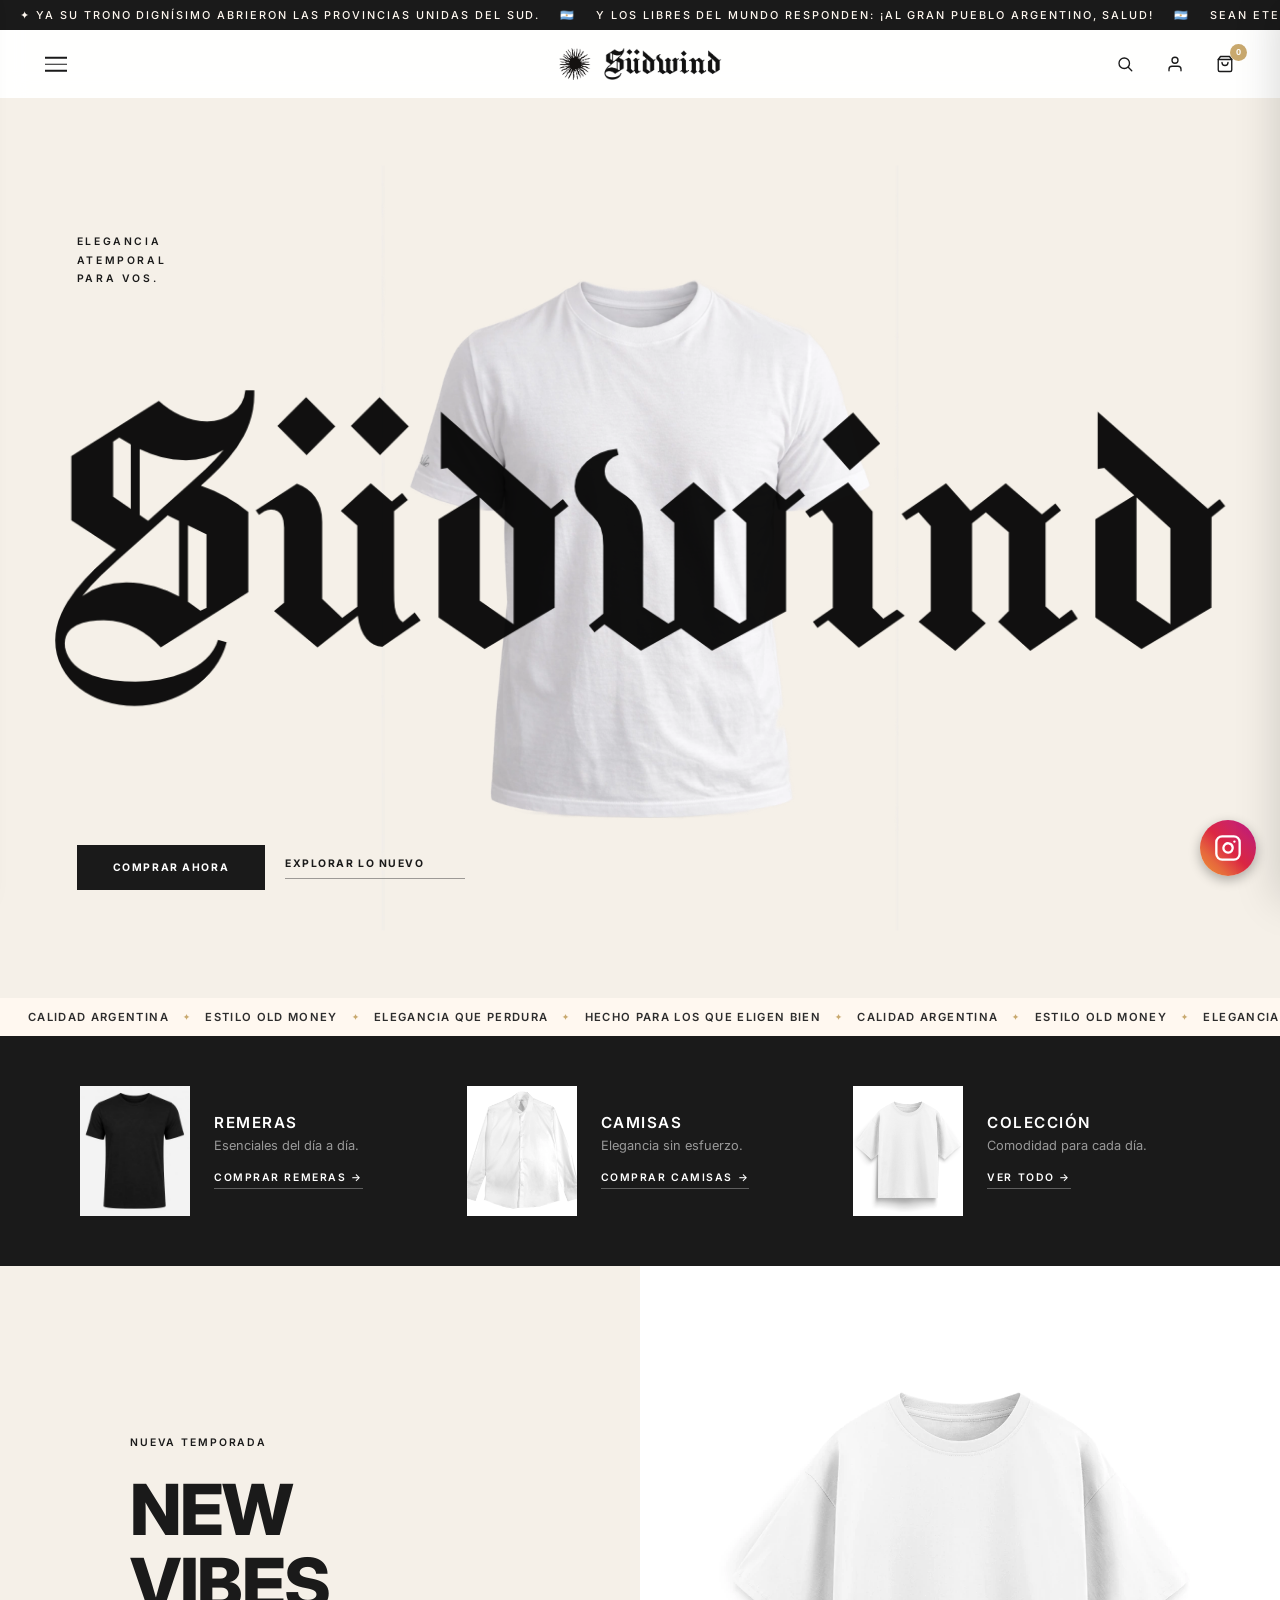
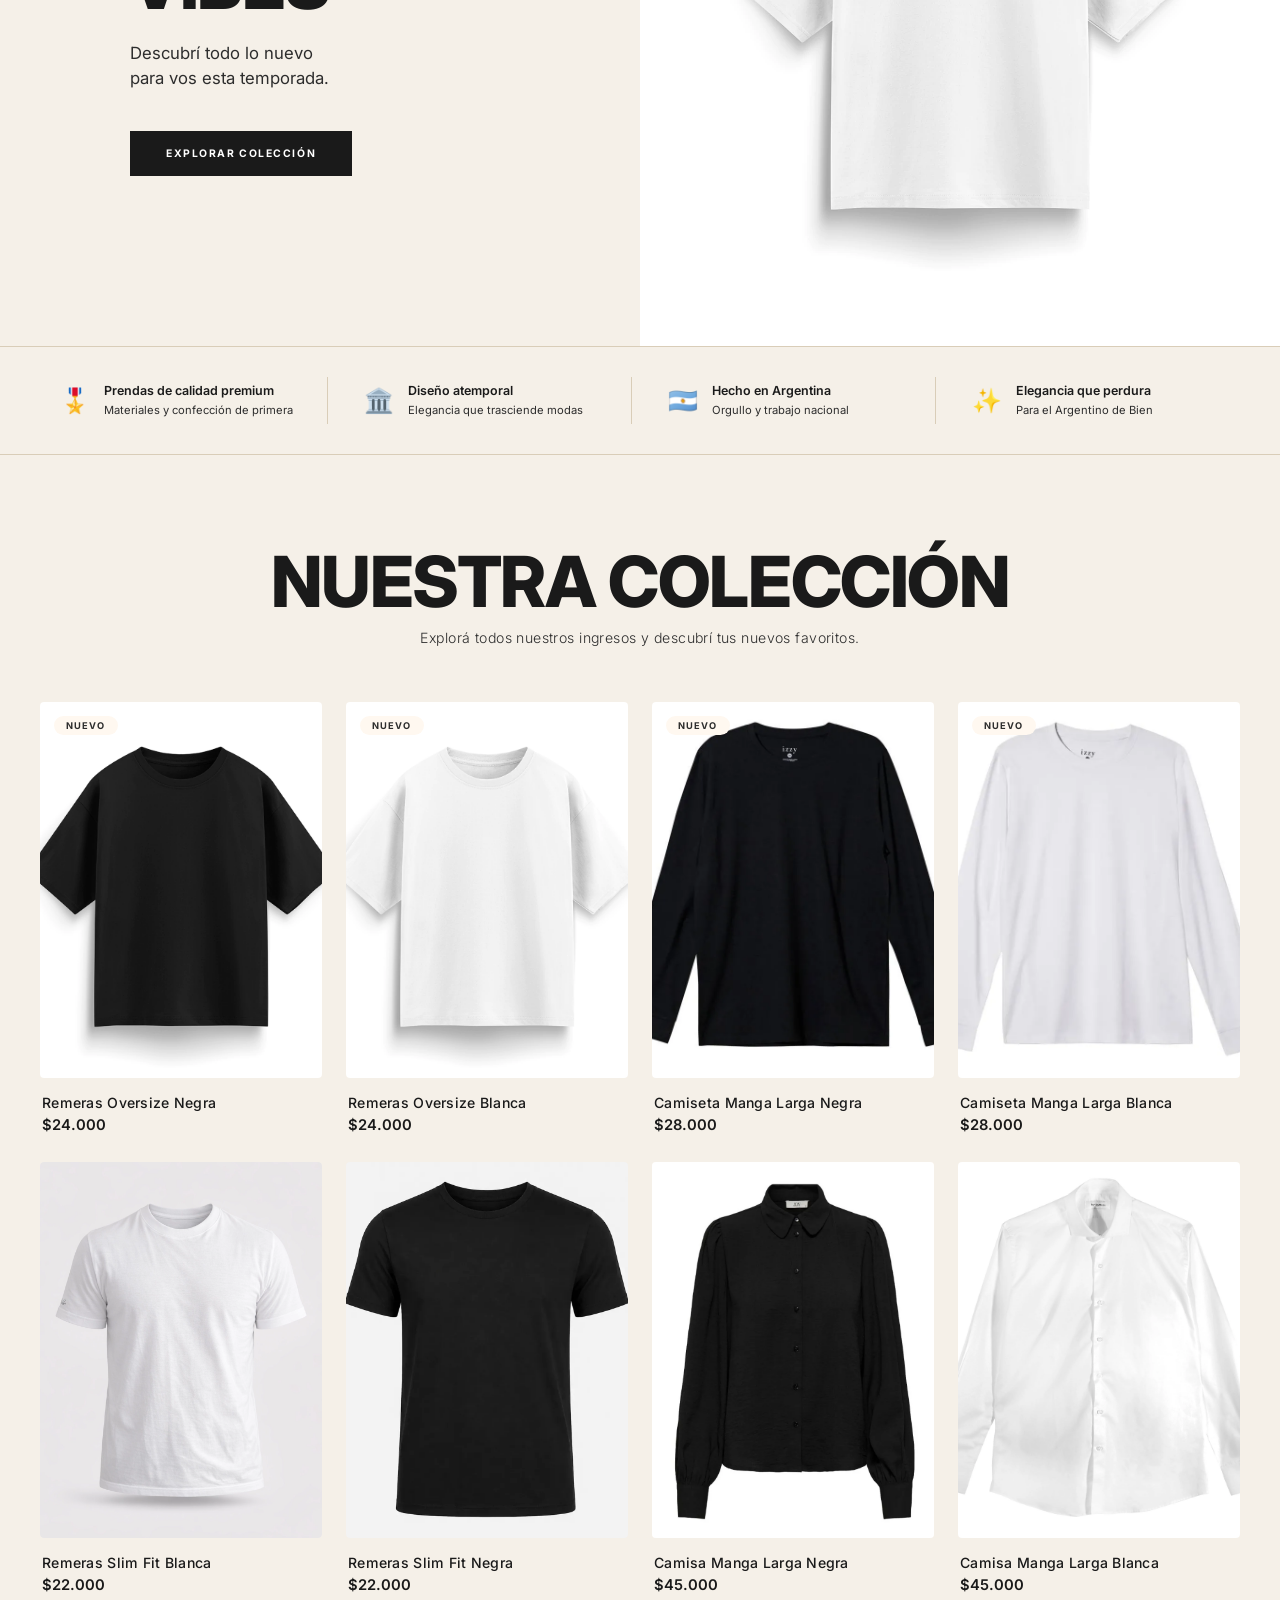
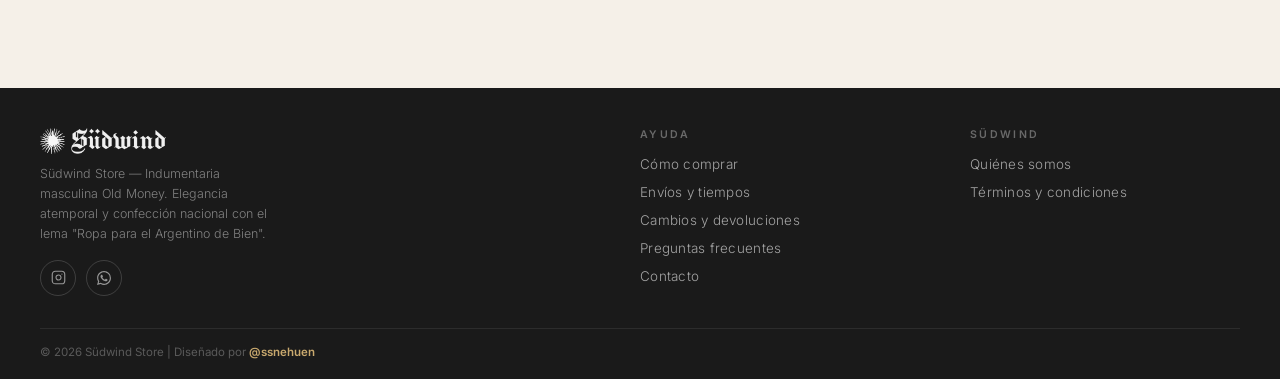
==== commit d7ade981: "Add files via upload" ====
--- a/index.html
+++ b/index.html
@@ -4,7 +4,7 @@
 <meta charset="UTF-8">
 <meta name="viewport" content="width=device-width, initial-scale=1.0">
 <title>SÜDWIND STORE — Indumentaria Masculina</title>
-<link href="https://fonts.googleapis.com/css2?family=Cormorant+Garamond:ital,wght@0,400;0,600;0,700;1,400;1,600&family=Montserrat:wght@300;400;500;600;700&family=UnifrakturMaguntia&display=swap" rel="stylesheet">
+<link href="https://fonts.googleapis.com/css2?family=Inter:opsz,wght@14..32,300;14..32,400;14..32,500;14..32,600;14..32,700;14..32,800&display=swap" rel="stylesheet">
 <link rel="icon" type="image/webp" href="img/Logos/ss_transparent.png">
 <link rel="stylesheet" href="css/style.css?v=11">
 </head>
@@ -13,7 +13,11 @@
 <!-- -- HEADER -- -->
 <header id="header">
   <div class="header-top">
-    ✦ Elegancia Old Money &nbsp;&nbsp; 📍 Envíos a todo el país &nbsp;&nbsp; ✦
+    <div class="header-top-track">
+      <div class="header-top-item">
+        ✦ Ya su trono dignísimo abrieron las Provincias Unidas del Sud. &nbsp;&nbsp; 🇦🇷 &nbsp;&nbsp; Y los libres del mundo responden: ¡Al gran pueblo argentino, salud! &nbsp;&nbsp; 🇦🇷 &nbsp;&nbsp; Sean eternos los laureles que supimos conseguir. &nbsp;&nbsp; 🇦🇷 &nbsp;&nbsp; Coronados de gloria vivamos, o juremos con gloria morir. &nbsp;&nbsp; ✦ &nbsp;&nbsp; Ya su trono dignísimo abrieron las Provincias Unidas del Sud. &nbsp;&nbsp; 🇦🇷 &nbsp;&nbsp; Y los libres del mundo responden: ¡Al gran pueblo argentino, salud! &nbsp;&nbsp; 🇦🇷 &nbsp;&nbsp; Sean eternos los laureles que supimos conseguir. &nbsp;&nbsp; 🇦🇷 &nbsp;&nbsp; Coronados de gloria vivamos, o juremos con gloria morir. &nbsp;&nbsp; ✦
+      </div>
+    </div>
   </div>
   <div class="header-main">
     <a href="index.html" class="logo-wrap">
@@ -46,86 +50,106 @@
         <img src="img/Logos/sudwind.png" alt="SÜDWIND" class="logo-img" style="height: 26px; object-fit: contain; display: block;">
       </a>
     </div>
-    <a href="cuenta.html" style="color: var(--rosa-acento); font-weight: 600;">👤 Mi Cuenta / Favoritos</a>
+    <a href="cuenta.html" style="color: var(--rosa-acento); font-weight: 600;">Mi Cuenta / Favs</a>
     <a href="catalogo.html">Ver todo</a>
     <a href="catalogo.html?cat=Remeras">Remeras</a>
     <a href="catalogo.html?cat=Camisas">Camisas</a>
   </nav>
 </header>
 
-<!-- -- HERO CAROUSEL -- -->
-<section class="hero" id="hero-section">
-  <div class="carousel-track" id="hero-track">
-    <!-- Slide 1 -->
-    <div class="carousel-slide">
-      <img src="img/Logos/1.webp" class="slide-bg" alt="Nueva colección Südwind" fetchpriority="high" decoding="async">
-      <div class="hero-overlay"></div>
-      <div class="hero-content">
-        <div class="hero-eyebrow">Südwind Store</div>
-        <h1>Vestir con<em>orgullo.</em></h1>
-        <p class="hero-sub">Ropa para el Argentino de Bien. Calidad y distinción atemporal.</p>
-        <div class="hero-actions">
-          <a href="catalogo.html" class="btn-hero-main">Explorar colección &nbsp;→</a>
-        </div>
-      </div>
-    </div>
-    <!-- Slide 2 -->
-    <div class="carousel-slide">
-      <img src="img/Logos/2.webp" class="slide-bg" alt="Estilo Old Money" loading="lazy" decoding="async">
-      <div class="hero-overlay"></div>
-      <div class="hero-content">
-        <div class="hero-eyebrow">Diseño Exclusivo</div>
-        <h1>Estilo<em>Old Money</em></h1>
-        <p class="hero-sub">Elegancia clásica y atemporal con profundas raíces nacionales.</p>
-        <div class="hero-actions">
-          <a href="catalogo.html?cat=Remeras" class="btn-hero-main">Ver Colección &nbsp;→</a>
-        </div>
-      </div>
-    </div>
-    <!-- Slide 3 -->
-    <div class="carousel-slide">
-      <img src="img/Logos/3.webp" class="slide-bg" alt="Edición Limitada" loading="lazy" decoding="async">
-      <div class="hero-overlay"></div>
-      <div class="hero-content">
-        <div class="hero-eyebrow">Patria y Distinción</div>
-        <h1>Edición<em>Limitada</em></h1>
-        <p class="hero-sub">Prendas exclusivas diseñadas para vestir con elegancia y carácter.</p>
-        <div class="hero-actions">
-          <a href="catalogo.html?cat=Camisas" class="btn-hero-main">Explorar Camisas &nbsp;→</a>
-        </div>
-      </div>
-    </div>
-  </div>
-
-  <button class="hero-arrow prev" id="hero-prev" aria-label="Anterior"></button>
-  <button class="hero-arrow next" id="hero-next" aria-label="Siguiente"></button>
-
-  <div class="hero-dots" id="hero-dots"></div>
-
-  <div class="hero-scroll">
-    <div class="scroll-bar"></div>
-  </div>
+<!-- -- HERO STATIC -- -->
+<section class="hero-static" id="hero-section">
+  <img src="img/Logos/3.webp" alt="Fondo" class="hero-static-bg-image" fetchpriority="high" decoding="async">
+  <img src="img/Logos/sudwind.png" alt="SÜDWIND" class="hero-static-logo" fetchpriority="high" decoding="async">
+  
+  <div class="hero-static-tl">
+    ELEGANCIA<br>ATEMPORAL<br>PARA VOS.
+  </div>
+  
+  <div class="hero-static-bl">
+    <a href="catalogo.html" class="btn-hero-solid">COMPRAR AHORA</a>
+    <a href="catalogo.html" class="btn-hero-link">EXPLORAR LO NUEVO</a>
+  </div>
+  
 </section>
 
 <!-- -- PROMO MARQUEE -- -->
 <div class="promo-bar">
   <div class="promo-track">
     <div class="promo-item">
-      ✦ Calidad argentina <span class="sep">✦</span>
+      Calidad argentina <span class="sep">✦</span>
       Estilo Old Money <span class="sep">✦</span>
       Elegancia que perdura <span class="sep">✦</span>
       Hecho para los que eligen bien <span class="sep">✦</span>
-      ✦ Calidad argentina <span class="sep">✦</span>
+      Calidad argentina <span class="sep">✦</span>
       Estilo Old Money <span class="sep">✦</span>
       Elegancia que perdura <span class="sep">✦</span>
       Hecho para los que eligen bien <span class="sep">✦</span>
-      ✦ Calidad argentina <span class="sep">✦</span>
+      Calidad argentina <span class="sep">✦</span>
       Estilo Old Money <span class="sep">✦</span>
       Elegancia que perdura <span class="sep">✦</span>
       Hecho para los que eligen bien <span class="sep">✦</span>
     </div>
   </div>
 </div>
+<!-- -- CATEGORY BANNER -- -->
+<div class="cat-banner">
+  <div class="cat-banner-inner">
+    
+    <!-- Item 1: Remeras -->
+    <div class="cat-banner-item">
+      <div class="cat-banner-img">
+        <img src="img/Productos/remera slim fit negra.webp" alt="Remeras" loading="lazy">
+      </div>
+      <div class="cat-banner-text">
+        <h3>REMERAS</h3>
+        <p>Esenciales del día a día.</p>
+        <a href="catalogo.html?cat=Remeras">COMPRAR REMERAS &rarr;</a>
+      </div>
+    </div>
+    
+    <!-- Item 2: Camisas -->
+    <div class="cat-banner-item">
+      <div class="cat-banner-img">
+        <img src="img/Productos/camisa blanca manga larga.webp" alt="Camisas" loading="lazy">
+      </div>
+      <div class="cat-banner-text">
+        <h3>CAMISAS</h3>
+        <p>Elegancia sin esfuerzo.</p>
+        <a href="catalogo.html?cat=Camisas">COMPRAR CAMISAS &rarr;</a>
+      </div>
+    </div>
+    
+    <!-- Item 3: Colección -->
+    <div class="cat-banner-item">
+      <div class="cat-banner-img">
+        <img src="img/Productos/remera oversize blanca.webp" alt="Colección" loading="lazy">
+      </div>
+      <div class="cat-banner-text">
+        <h3>COLECCIÓN</h3>
+        <p>Comodidad para cada día.</p>
+        <a href="catalogo.html">VER TODO &rarr;</a>
+      </div>
+    </div>
+
+  </div>
+</div>
+
+<!-- -- NEW VIBES SECTION -- -->
+<section class="new-vibes-sec">
+  <div class="new-vibes-left">
+    <div class="new-vibes-content fade-in">
+      <div class="nv-eyebrow">NUEVA TEMPORADA</div>
+      <h2 class="nv-title">NEW<br>VIBES</h2>
+      <p class="nv-desc">Descubrí todo lo nuevo<br>para vos esta temporada.</p>
+      <a href="catalogo.html" class="btn-nv">EXPLORAR COLECCIÓN</a>
+    </div>
+  </div>
+  <div class="new-vibes-right fade-in d1">
+    <img src="img/Productos/remera oversize blanca.webp" alt="Remera Oversize Blanca" loading="lazy">
+  </div>
+</section>
+
 
 <!-- -- TRUST -- -->
 <div class="trust-strip">
@@ -152,8 +176,7 @@
 <!-- -- NEW IN -- -->
 <div id="newin" class="section">
   <div class="sec-head">
-    <div class="sec-label fade-in">✶ Nuestra Colección</div>
-    <h2 class="sec-title fade-in">Nuestra <em>Colección</em></h2>
+    <h2 class="nv-title fade-in" style="text-align: center; margin-bottom: 10px;">NUESTRA COLECCIÓN</h2>
     <p class="sec-sub fade-in">Explorá todos nuestros ingresos y descubrí tus nuevos favoritos.</p>
   </div>
   
@@ -164,107 +187,8 @@
 
 </div>
 
-<!-- -- CATEGORIES -- -->
-<div class="cats-wrap">
-  <div class="cats-inner">
-    <div class="sec-head">
-      <div class="sec-label fade-in">✶ Explorá</div>
-      <h2 class="sec-title fade-in">¿Qué estás <em>buscando?</em></h2>
-    </div>
-    <div class="cats-grid">
-      <a href="catalogo.html" class="cat-card fade-in">
-        <div class="cat-img">
-          <img src="img/Productos/remera oversize blanca.webp" alt="Colección Completa" loading="lazy">
-        </div>
-        <span class="cat-name">Ver Todo</span>
-        <span class="cat-sub">Explorá nuestra colección completa</span>
-      </a>
-      <a href="catalogo.html?cat=Remeras" class="cat-card fade-in d1">
-        <div class="cat-img">
-          <img src="img/Productos/remera slim fit negra.webp" alt="Remeras" loading="lazy">
-        </div>
-        <span class="cat-name">Remeras</span>
-        <span class="cat-sub">Oversize, Slim Fit y Manga Larga</span>
-      </a>
-      <a href="catalogo.html?cat=Camisas" class="cat-card fade-in d2">
-        <div class="cat-img">
-          <img src="img/Productos/camisa blanca manga larga.webp" alt="Camisas" loading="lazy">
-        </div>
-        <span class="cat-name">Camisas</span>
-        <span class="cat-sub">Manga Larga y Corta Premium</span>
-      </a>
-    </div>
-  </div>
-</div>
-<!-- -- LOS CLÁSICOSS -- -->
-<div class="section">
-  <div class="sec-head">
-    <div class="sec-label fade-in">✦ Los Clásicos</div>
-    <h2 class="sec-title fade-in">Los <em>Clásicos</em></h2>
-    <p class="sec-sub fade-in">Los caballeros ya eligieron. El tuyo puede ser el último.</p>
-  </div>
-  <div class="prod-grid">
-    <a href="producto.html?id=1" class="prod-card fade-in" style="text-decoration:none;">
-      <div class="prod-img-box">
-        <span class="prod-badge badge-best" style="background:var(--negro);color:var(--blanco);">LOS CLÁSICOS</span>
-        <button class="prod-wish" onclick="event.preventDefault(); showToast('🤍', '¡Agregado a favoritos!');"></button>
-        <img src="img/Productos/remera oversize negra.webp" alt="Remeras Oversize Negra" loading="lazy">
-        <div class="prod-cta">+ Ver detalle</div>
-      </div>
-      <div class="prod-info">
-        <div class="prod-name">Remeras Oversize Negra</div>
-        <div class="prod-prices">
-          <span class="price">$24.000</span>
-        </div>
-      </div>
-    </a>
-
-    <a href="producto.html?id=3" class="prod-card fade-in d1" style="text-decoration:none;">
-      <div class="prod-img-box">
-        <span class="prod-badge badge-best" style="background:var(--negro);color:var(--blanco);">LOS CLÁSICOS</span>
-        <button class="prod-wish" onclick="event.preventDefault(); showToast('🤍', '¡Agregado a favoritos!');"></button>
-        <img src="img/Productos/camiseta manga larga negra.webp" alt="Camiseta Manga Larga Negra" loading="lazy">
-        <div class="prod-cta">+ Ver detalle</div>
-      </div>
-      <div class="prod-info">
-        <div class="prod-name">Camiseta Manga Larga Negra</div>
-        <div class="prod-prices">
-          <span class="price">$28.000</span>
-        </div>
-      </div>
-    </a>
-
-    <a href="producto.html?id=5" class="prod-card fade-in d2" style="text-decoration:none;">
-      <div class="prod-img-box">
-        <span class="prod-badge badge-best" style="background:var(--negro);color:var(--blanco);">LOS CLÁSICOS</span>
-        <button class="prod-wish" onclick="event.preventDefault(); showToast('🤍', '¡Agregado a favoritos!');"></button>
-        <img src="img/Productos/remera slim fit blanca.webp" alt="Remeras Slim Fit Blanca" loading="lazy">
-        <div class="prod-cta">+ Ver detalle</div>
-      </div>
-      <div class="prod-info">
-        <div class="prod-name">Remeras Slim Fit Blanca</div>
-        <div class="prod-prices">
-          <span class="price">$22.000</span>
-        </div>
-      </div>
-    </a>
-
-    <a href="producto.html?id=8" class="prod-card fade-in d3" style="text-decoration:none;">
-      <div class="prod-img-box">
-        <span class="prod-badge badge-best" style="background:var(--negro);color:var(--blanco);">LOS CLÁSICOS</span>
-        <button class="prod-wish" onclick="event.preventDefault(); showToast('🤍', '¡Agregado a favoritos!');"></button>
-        <img src="img/Productos/camisa blanca manga larga.webp" alt="Camisa Manga Larga Blanca" loading="lazy">
-        <div class="prod-cta">+ Ver detalle</div>
-      </div>
-      <div class="prod-info">
-        <div class="prod-name">Camisa Manga Larga Blanca</div>
-        <div class="prod-prices">
-          <span class="price">$45.000</span>
-        </div>
-      </div>
-    </a>
-  </div>
-</div>
+
+
 
 
 
@@ -280,7 +204,7 @@
       </a>
       <p style="margin-top: 10px;">Südwind Store — Indumentaria masculina Old Money. Elegancia atemporal y confección nacional con el lema "Ropa para el Argentino de Bien".</p>
       <div class="social-row">
-        <a href="https://instagram.com/[TuInstagram]" target="_blank" class="soc-btn" aria-label="Instagram">
+        <a href="https://www.instagram.com/sudwind.ar/" target="_blank" class="soc-btn" aria-label="Instagram">
           <svg width="15" height="15" viewBox="0 0 24 24" fill="none" stroke="currentColor" stroke-width="1.8" stroke-linecap="round" stroke-linejoin="round"><rect x="2" y="2" width="20" height="20" rx="5"/><path d="M16 11.37A4 4 0 1 1 12.63 8 4 4 0 0 1 16 11.37z"/><line x1="17.5" y1="6.5" x2="17.51" y2="6.5"/></svg>
         </a>
         <a href="https://wa.me/[TuWhatsApp]" target="_blank" class="soc-btn" aria-label="WhatsApp">
@@ -308,7 +232,7 @@
 
   </div>
   <div class="footer-bottom">
-    <p>© 2026 Südwind Store — Indumentaria masculina Old Money </p>
+    <p>© 2026 Südwind Store | Diseñado por <a href="https://www.instagram.com/ssnehuen/" target="_blank" style="color: var(--rosa-acento); text-decoration: none; font-weight: 600;">@ssnehuen</a></p>
 
   </div>
 </footer>
--- a/css/style.css
+++ b/css/style.css
@@ -1,4 +1,4 @@
-@import url('https://fonts.googleapis.com/css2?family=Cormorant+Garamond:ital,wght@0,400;0,600;0,700;1,400;1,600&family=Montserrat:wght@300;400;500;600;700&family=UnifrakturMaguntia&display=swap');
+@import url('https://fonts.googleapis.com/css2?family=Inter:opsz,wght@14..32,300;14..32,400;14..32,500;14..32,600;14..32,700;14..32,800&display=swap');
 
 *,*::before,*::after{box-sizing:border-box;margin:0;padding:0}
 
@@ -16,8 +16,8 @@
   --gris-claro: #FFF8F0;
   --gris-medio: #D9CDB8;
   --gris-texto: #2D2D2D;
-  --font-display: 'Cormorant Garamond', serif;
-  --font-body: 'Montserrat', sans-serif;
+  --font-display: 'Inter', sans-serif;
+  --font-body: 'Inter', sans-serif;
   --radius: 4px;
   --radius-lg: 12px;
   --transition: 0.35s cubic-bezier(0.4,0,0.2,1);
@@ -46,14 +46,21 @@
 .header-top{
   background:var(--negro);
   color:var(--crema);
-  text-align:center;
   font-size:0.68rem;
   font-weight:500;
   letter-spacing:0.18em;
   text-transform:uppercase;
+  overflow:hidden;
+}
+.header-top-track{
+  display:flex;white-space:nowrap;
+  animation:marquee 30s linear infinite;
+}
+.header-top-track:hover{animation-play-state:paused}
+.header-top-item{
+  display:inline-flex;align-items:center;gap:14px;
   padding:8px 20px;
 }
-.header-top em{color:var(--rosa-acento);font-style:normal}
 
 .header-main{
   display:flex;align-items:center;justify-content:flex-end;
@@ -267,118 +274,288 @@
 .hero-arrow.prev { left: 20px; }
 .hero-arrow.next { right: 20px; }
 
-/* CAROUSEL DOTS */
-.hero-dots {
+/* ══ HERO STATIC ══ */
+.hero-static {
+  position: relative;
+  height: 100vh;
+  min-height: 600px;
+  background-color: var(--beige);
+  overflow: hidden;
+  display: flex;
+  align-items: center;
+  justify-content: center;
+}
+
+.hero-static-bg-image {
   position: absolute;
-  bottom: 40px;
+  top: 50%;
   left: 50%;
-  transform: translateX(-50%);
+  transform: translate(-50%, -50%);
+  height: 85vh;
+  max-height: 900px;
+  width: auto;
+  object-fit: contain;
+  z-index: 1; /* Al fondo */
+  animation: fadeIn 1.5s ease-out;
+}
+
+.hero-static-logo {
+  position: absolute;
+  width: 92%; /* Massive across screen */
+  max-width: 1800px;
+  top: 50%;
+  left: 50%;
+  transform: translate(-50%, -50%);
+  z-index: 2; /* Por delante de la imagen */
+  opacity: 1;
+  pointer-events: none;
+  animation: scaleIn 1.2s ease-out;
+}
+
+.hero-static-tl {
+  position: absolute;
+  top: 15%;
+  left: 6%;
+  font-size: 0.65rem;
+  font-weight: 600;
+  letter-spacing: 0.25em;
+  color: var(--negro);
+  text-transform: uppercase;
+  z-index: 3;
+  line-height: 1.8;
+  animation: fadeIn 1.5s ease;
+}
+
+.hero-static-bl {
+  position: absolute;
+  bottom: 12%;
+  left: 6%;
   display: flex;
-  gap: 12px;
-  z-index: 10;
-}
-.hero-dots button {
-  width: 10px; height: 10px;
-  border-radius: 50%;
-  border: none;
-  background: rgba(255,255,255,0.4);
-  cursor: pointer;
-  transition: background 0.3s, transform 0.3s;
-}
-.hero-dots button.active {
-  background: var(--blanco);
-  transform: scale(1.3);
-}
-
-.hero-content {
-  max-width: 600px;
+  align-items: center;
+  gap: 20px;
+  z-index: 3;
+  animation: fadeIn 1.5s ease;
+}
+
+.btn-hero-solid {
+  background: var(--negro);
+  color: var(--blanco);
+  padding: 16px 36px;
+  font-size: 0.65rem;
+  font-weight: 700;
+  letter-spacing: 0.15em;
+  text-transform: uppercase;
+  text-decoration: none;
+  transition: background var(--transition), transform var(--transition);
+}
+.btn-hero-solid:hover {
+  background: var(--rosa-acento);
+  transform: translateY(-2px);
+}
+
+.btn-hero-link {
+  color: var(--negro);
+  font-size: 0.65rem;
+  font-weight: 700;
+  letter-spacing: 0.15em;
+  text-transform: uppercase;
+  text-decoration: none;
   position: relative;
-  z-index: 2;
-  opacity: 0;
-  transform: translateY(20px);
-  transition: opacity 0.6s ease, transform 0.6s ease;
-  transition-delay: 0.3s;
-}
-.carousel-slide.active .hero-content {
-  opacity: 1;
-  transform: translateY(0);
-}
-
-.hero-eyebrow{
-  display:inline-flex;align-items:center;gap:8px;
-  color:var(--rosa-pastel);
-  font-size:0.68rem;font-weight:600;
-  letter-spacing:0.22em;text-transform:uppercase;
-  margin-bottom:28px;
-}
-.hero-eyebrow::before,.hero-eyebrow::after{
-  content:'';display:block;width:24px;height:1px;
-  background:var(--rosa-pastel);opacity:0.7;
-}
-
-.hero h1{
-  font-family:var(--font-display);
-  font-size:clamp(3.5rem,8vw,7rem);
-  font-weight:700;color:var(--blanco);
-  line-height:0.95;letter-spacing:-0.01em;
-  margin-bottom:22px;
-}
-.hero h1 em{
-  font-style:italic;
-  color:var(--rosa-pastel);
-  display:block;
-}
-.hero-sub{
-  color:rgba(255,255,255,0.75);
-  font-size:clamp(0.9rem,1.8vw,1.1rem);
-  font-weight:300;letter-spacing:0.04em;
-  line-height:1.7;margin-bottom:44px;
-  max-width:380px;
-}
-.hero-actions{display:flex;gap:14px;flex-wrap:wrap}
-
-.btn-hero-main{
-  display:inline-flex;align-items:center;gap:10px;
-  background:var(--blanco);color:var(--negro);
-  font-family:var(--font-body);font-size:0.72rem;
-  font-weight:700;letter-spacing:0.14em;text-transform:uppercase;
-  padding:15px 36px;border-radius:999px;border:none;
-  cursor:pointer;text-decoration:none;
-  transition:all var(--transition);
-}
-.btn-hero-main:hover{
-  background:var(--rosa-acento);color:var(--blanco);
-  transform:translateY(-2px);
-  box-shadow:0 8px 30px rgba(212,132,158,0.45);
-}
-.btn-hero-ghost{
-  display:inline-flex;align-items:center;gap:10px;
-  background:transparent;color:var(--blanco);
-  font-family:var(--font-body);font-size:0.72rem;
-  font-weight:600;letter-spacing:0.14em;text-transform:uppercase;
-  padding:14px 34px;border-radius:999px;
-  border:1.5px solid rgba(255,255,255,0.45);
-  cursor:pointer;text-decoration:none;
-  transition:all var(--transition);
-}
-.btn-hero-ghost:hover{
-  border-color:var(--rosa-pastel);color:var(--rosa-pastel);
-  transform:translateY(-2px);
-}
-
-.hero-scroll{
-  position:absolute;bottom:36px;right:56px;
-  display:flex;flex-direction:column;align-items:center;gap:8px;
-  color:rgba(255,255,255,0.45);
-  font-size:0.58rem;font-weight:600;letter-spacing:0.18em;
-  text-transform:uppercase;z-index:2;
-}
-.scroll-bar{
-  width:1px;height:56px;
-  background:linear-gradient(to bottom,transparent,rgba(255,255,255,0.40));
-  animation:scrollBar 2.2s infinite;
-}
-@keyframes scrollBar{0%,100%{opacity:0.4;transform:scaleY(0.8)}50%{opacity:1;transform:scaleY(1)}}
+  padding-bottom: 8px;
+  border-bottom: 1px solid rgba(26, 26, 26, 0.4);
+  display: inline-block;
+  min-width: 180px; /* Longer line under text */
+  transition: border-color var(--transition);
+}
+.btn-hero-link:hover {
+  border-color: var(--rosa-acento);
+}
+
+.hero-static-br {
+  position: absolute;
+  bottom: 12%;
+  right: 6%;
+  text-align: right;
+  font-size: 0.65rem;
+  font-weight: 600;
+  letter-spacing: 0.25em;
+  color: var(--negro);
+  text-transform: uppercase;
+  z-index: 3;
+  line-height: 1.8;
+  animation: fadeIn 1.5s ease;
+}
+
+/* ══ CATEGORY BANNER ══ */
+.cat-banner {
+  background-color: #1a1a1a;
+  padding: 50px 0;
+  width: 100%;
+}
+.cat-banner-inner {
+  max-width: 1200px;
+  margin: 0 auto;
+  display: grid;
+  grid-template-columns: repeat(3, 1fr);
+  gap: 40px;
+  padding: 0 40px;
+}
+.cat-banner-item {
+  display: flex;
+  align-items: center;
+  gap: 24px;
+}
+.cat-banner-img {
+  width: 110px;
+  height: 130px;
+  background: #f0f0f0;
+  flex-shrink: 0;
+  display: flex;
+  align-items: center;
+  justify-content: center;
+  overflow: hidden;
+}
+.cat-banner-img img {
+  width: 100%;
+  height: 100%;
+  object-fit: cover;
+}
+
+.cat-banner-text {
+  display: flex;
+  flex-direction: column;
+}
+.cat-banner-text h3 {
+  color: var(--blanco);
+  font-size: 0.95rem;
+  font-weight: 600;
+  letter-spacing: 0.1em;
+  margin-bottom: 6px;
+  font-family: var(--font-body);
+}
+.cat-banner-text p {
+  color: #999;
+  font-size: 0.8rem;
+  font-weight: 400;
+  margin-bottom: 18px;
+}
+.cat-banner-text a {
+  color: var(--blanco);
+  font-size: 0.65rem;
+  font-weight: 600;
+  letter-spacing: 0.15em;
+  text-decoration: none;
+  text-transform: uppercase;
+  border-bottom: 1px solid rgba(255,255,255,0.3);
+  padding-bottom: 4px;
+  transition: color var(--transition), border-color var(--transition);
+  display: inline-block;
+  align-self: flex-start;
+}
+.cat-banner-text a:hover {
+  border-color: var(--rosa-acento);
+  color: var(--rosa-acento);
+}
+
+@media (max-width: 900px) {
+  .cat-banner-inner {
+    grid-template-columns: 1fr;
+    gap: 40px;
+  }
+}
+
+/* ══ NEW VIBES SECTION ══ */
+.new-vibes-sec {
+  display: flex;
+  min-height: 600px;
+}
+.new-vibes-left {
+  flex: 1;
+  background-color: var(--beige);
+  display: flex;
+  align-items: center;
+  justify-content: center;
+  padding: 60px 40px;
+}
+.new-vibes-content {
+  max-width: 380px;
+  width: 100%;
+}
+.nv-eyebrow {
+  font-size: 0.65rem;
+  font-weight: 600;
+  letter-spacing: 0.18em;
+  color: var(--negro);
+  text-transform: uppercase;
+  margin-bottom: 24px;
+}
+.nv-title {
+  font-family: var(--font-body);
+  font-size: clamp(3rem, 5.5vw, 5rem);
+  font-weight: 800;
+  line-height: 1.05;
+  color: var(--negro);
+  margin-bottom: 20px;
+  letter-spacing: -0.02em;
+}
+.nv-desc {
+  font-size: 1.05rem;
+  font-weight: 400;
+  color: var(--gris-texto);
+  line-height: 1.5;
+  margin-bottom: 40px;
+}
+.btn-nv {
+  display: inline-block;
+  background: var(--negro);
+  color: var(--blanco);
+  font-size: 0.65rem;
+  font-weight: 700;
+  letter-spacing: 0.15em;
+  text-transform: uppercase;
+  text-decoration: none;
+  padding: 16px 36px;
+  transition: background var(--transition), transform var(--transition);
+}
+.btn-nv:hover {
+  background: var(--rosa-acento);
+  transform: translateY(-2px);
+}
+.new-vibes-right {
+  flex: 1;
+  background-color: var(--blanco);
+  display: flex;
+  align-items: center;
+  justify-content: center;
+  padding: 60px 40px;
+}
+.new-vibes-right img {
+  max-width: 100%;
+  max-height: 70vh;
+  object-fit: contain;
+}
+
+@media (max-width: 900px) {
+  .new-vibes-sec {
+    flex-direction: column;
+  }
+  .new-vibes-left {
+    padding: 60px 20px;
+  }
+}
+
+@keyframes fadeUp {
+  from { opacity: 0; transform: translateY(30px); }
+  to { opacity: 1; transform: translateY(0); }
+}
+@keyframes scaleIn {
+  from { opacity: 0; transform: translate(-50%, -50%) scale(0.95); }
+  to { opacity: 0.95; transform: translate(-50%, -50%) scale(1); }
+}
+@keyframes fadeIn {
+  from { opacity: 0; }
+  to { opacity: 1; }
+}
 
 /* ── PROMO MARQUEE ── */
 .promo-bar{
@@ -1258,4 +1435,76 @@
 .fade-up.visible, .fade-in.visible {
   opacity: 1;
   transform: translateY(0);
-}+}
+
+/* ----------------------------------------
+   LOOKBOOK
+   ---------------------------------------- */
+.lookbook-wrap {
+  padding: 60px 5%;
+  background: var(--fondo-alt);
+}
+.lookbook-inner {
+  max-width: 1400px;
+  margin: 0 auto;
+}
+.lookbook-grid {
+  display: grid;
+  grid-template-columns: repeat(4, 1fr);
+  gap: 16px;
+  margin-top: 40px;
+}
+.lookbook-item {
+  position: relative;
+  border-radius: 12px;
+  overflow: hidden;
+  aspect-ratio: 4/5;
+  cursor: pointer;
+  background: var(--card-bg);
+}
+.lookbook-item img {
+  width: 100%;
+  height: 100%;
+  object-fit: cover;
+  transition: transform 0.6s cubic-bezier(0.16, 1, 0.3, 1);
+}
+.lookbook-item:hover img {
+  transform: scale(1.05);
+}
+.lookbook-overlay {
+  position: absolute;
+  inset: 0;
+  background: linear-gradient(to top, rgba(0,0,0,0.7) 0%, transparent 50%);
+  display: flex;
+  align-items: flex-end;
+  padding: 24px;
+  opacity: 0.9;
+  transition: opacity 0.3s ease;
+}
+.lookbook-item:hover .lookbook-overlay {
+  opacity: 1;
+}
+.lookbook-overlay span {
+  color: #fff;
+  font-family: var(--font-title);
+  font-size: 1.2rem;
+  font-weight: 500;
+  letter-spacing: 0.5px;
+  transform: translateY(10px);
+  transition: transform 0.4s ease;
+}
+.lookbook-item:hover .lookbook-overlay span {
+  transform: translateY(0);
+}
+
+@media (max-width: 992px) {
+  .lookbook-grid {
+    grid-template-columns: repeat(2, 1fr);
+  }
+}
+@media (max-width: 576px) {
+  .lookbook-grid {
+    grid-template-columns: 1fr;
+  }
+}
+
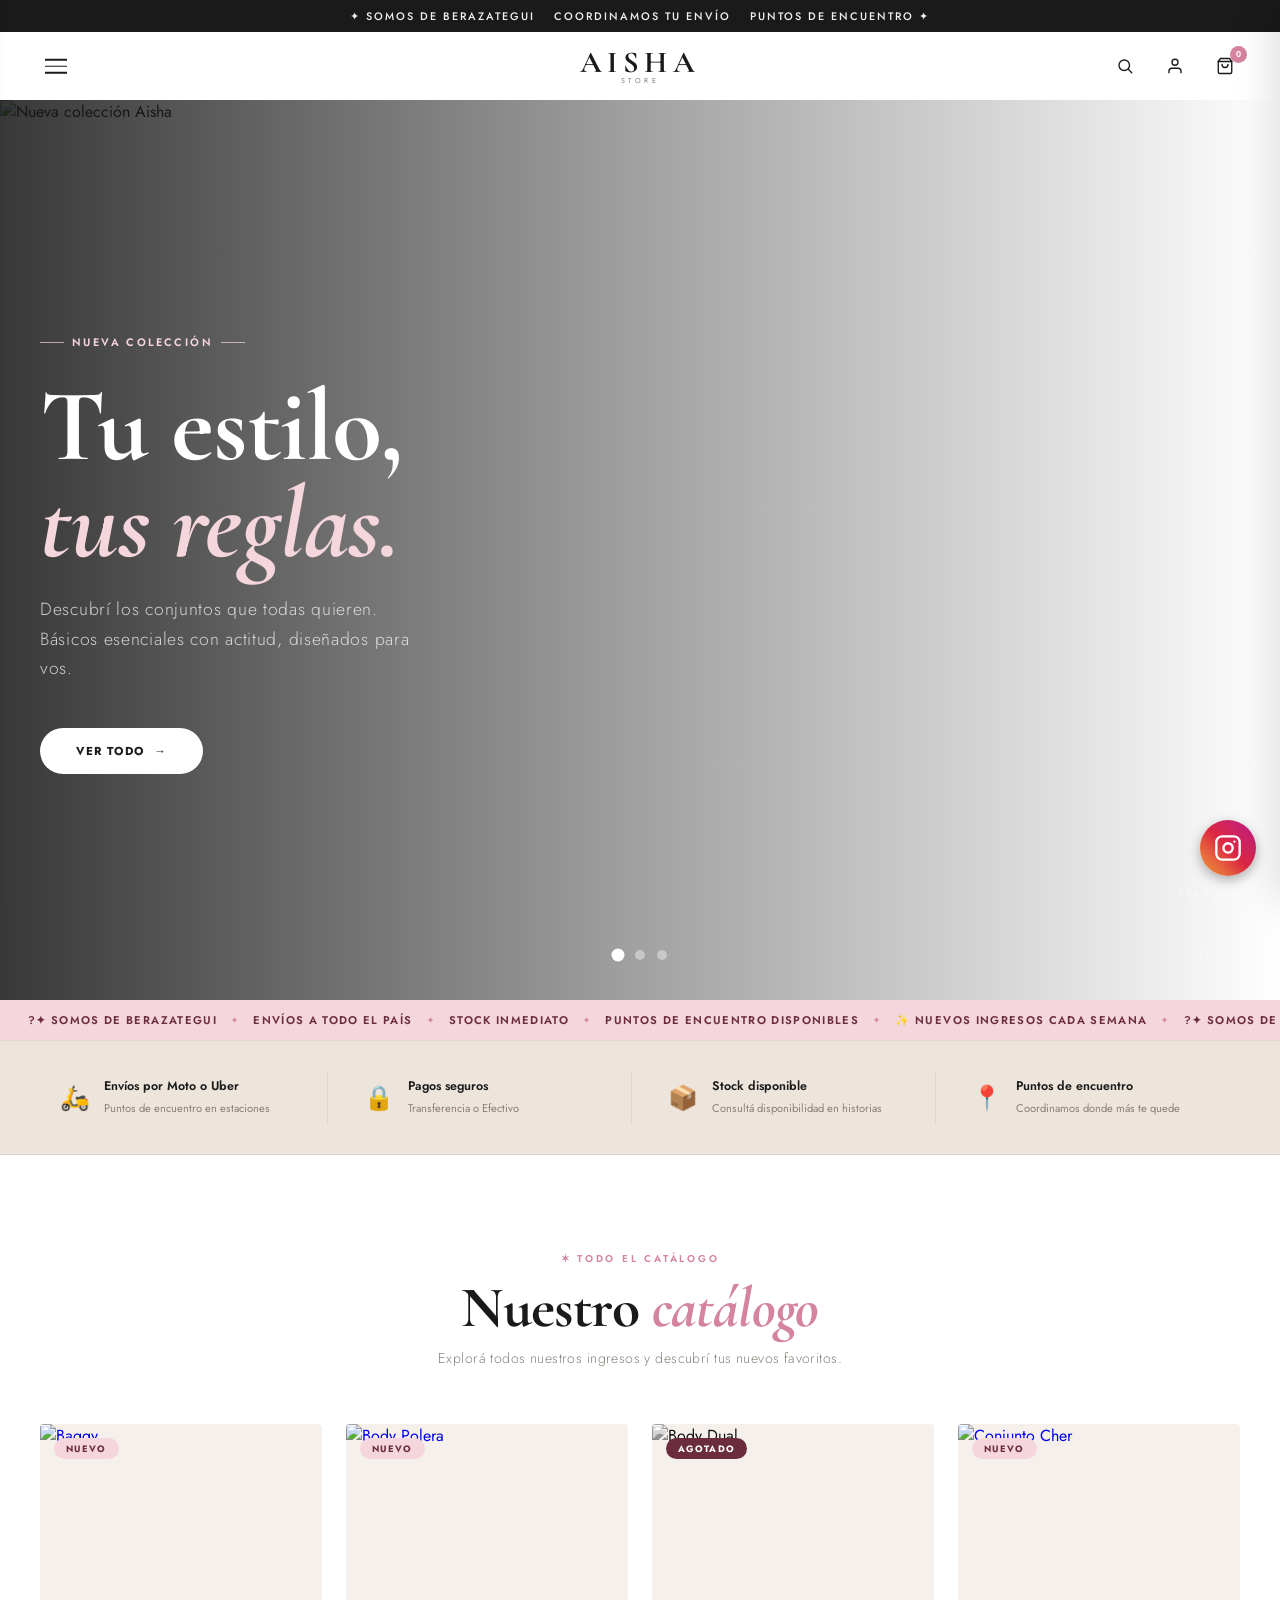
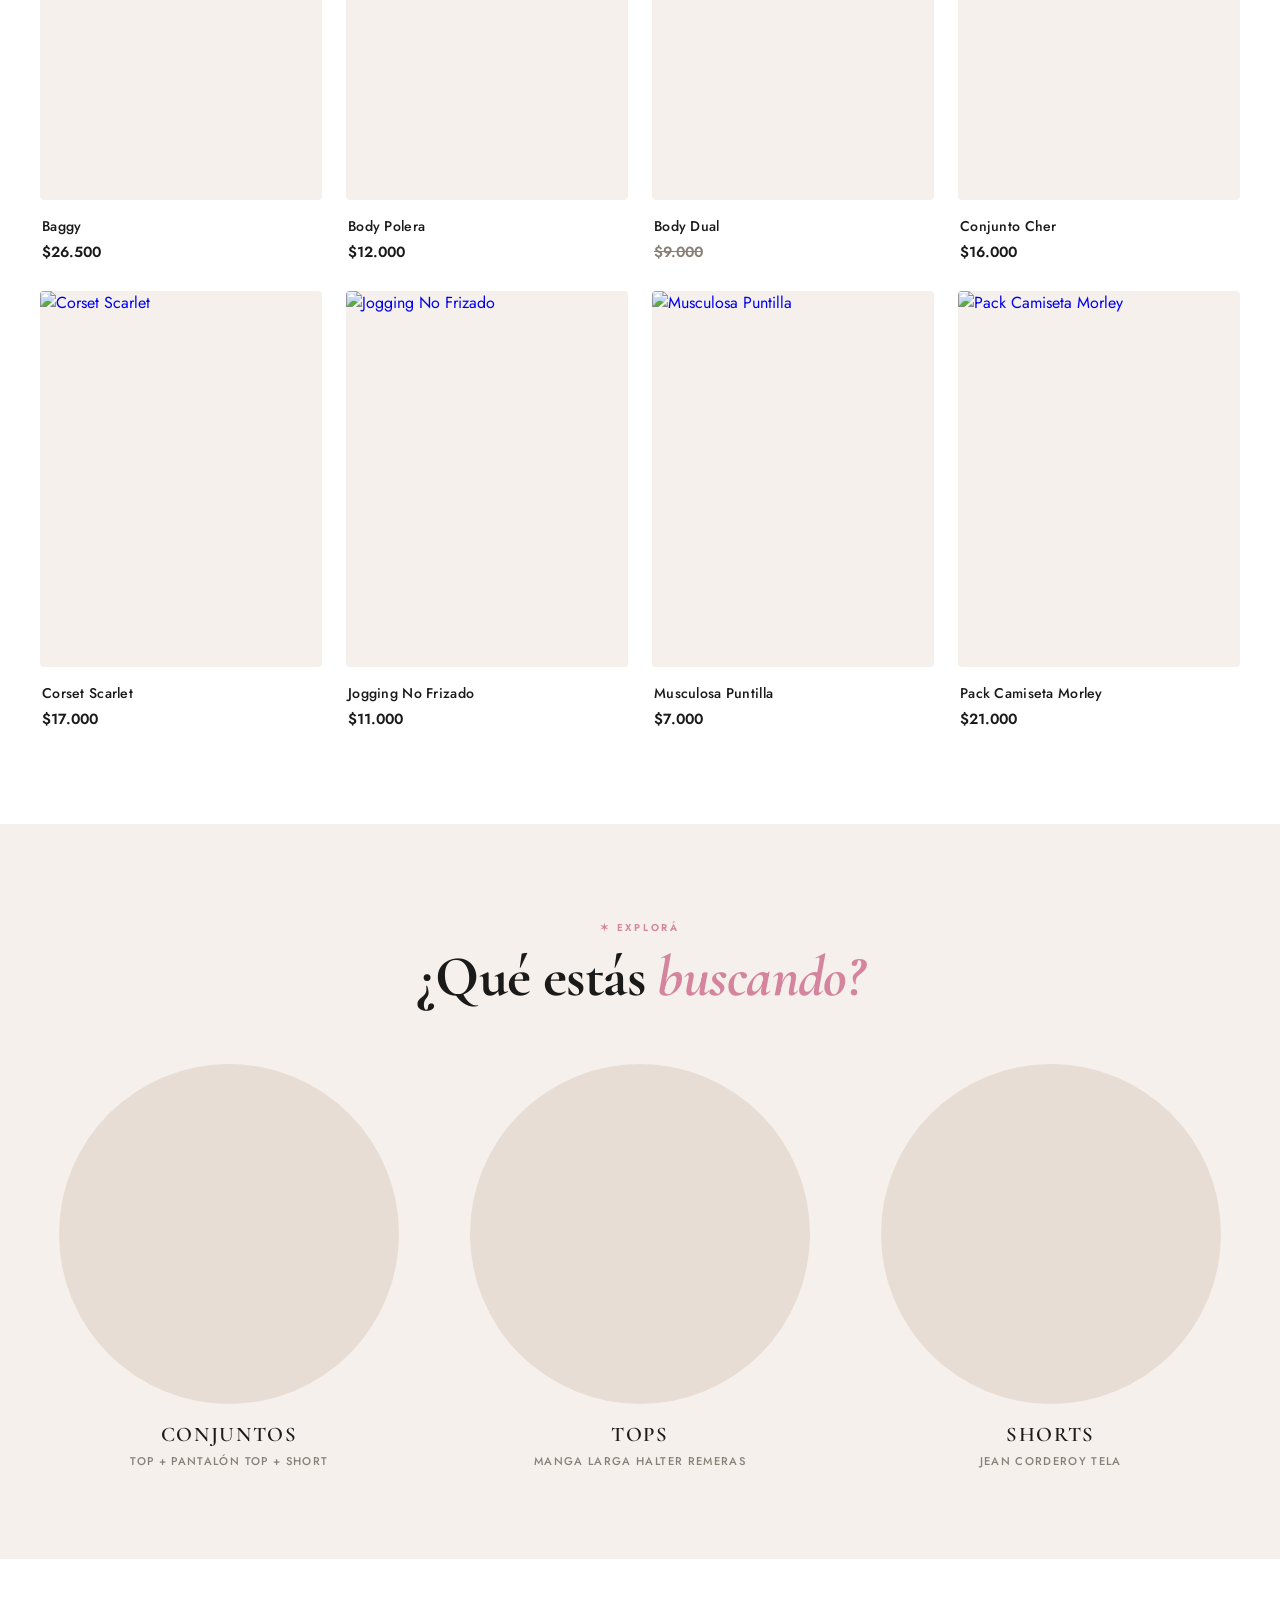
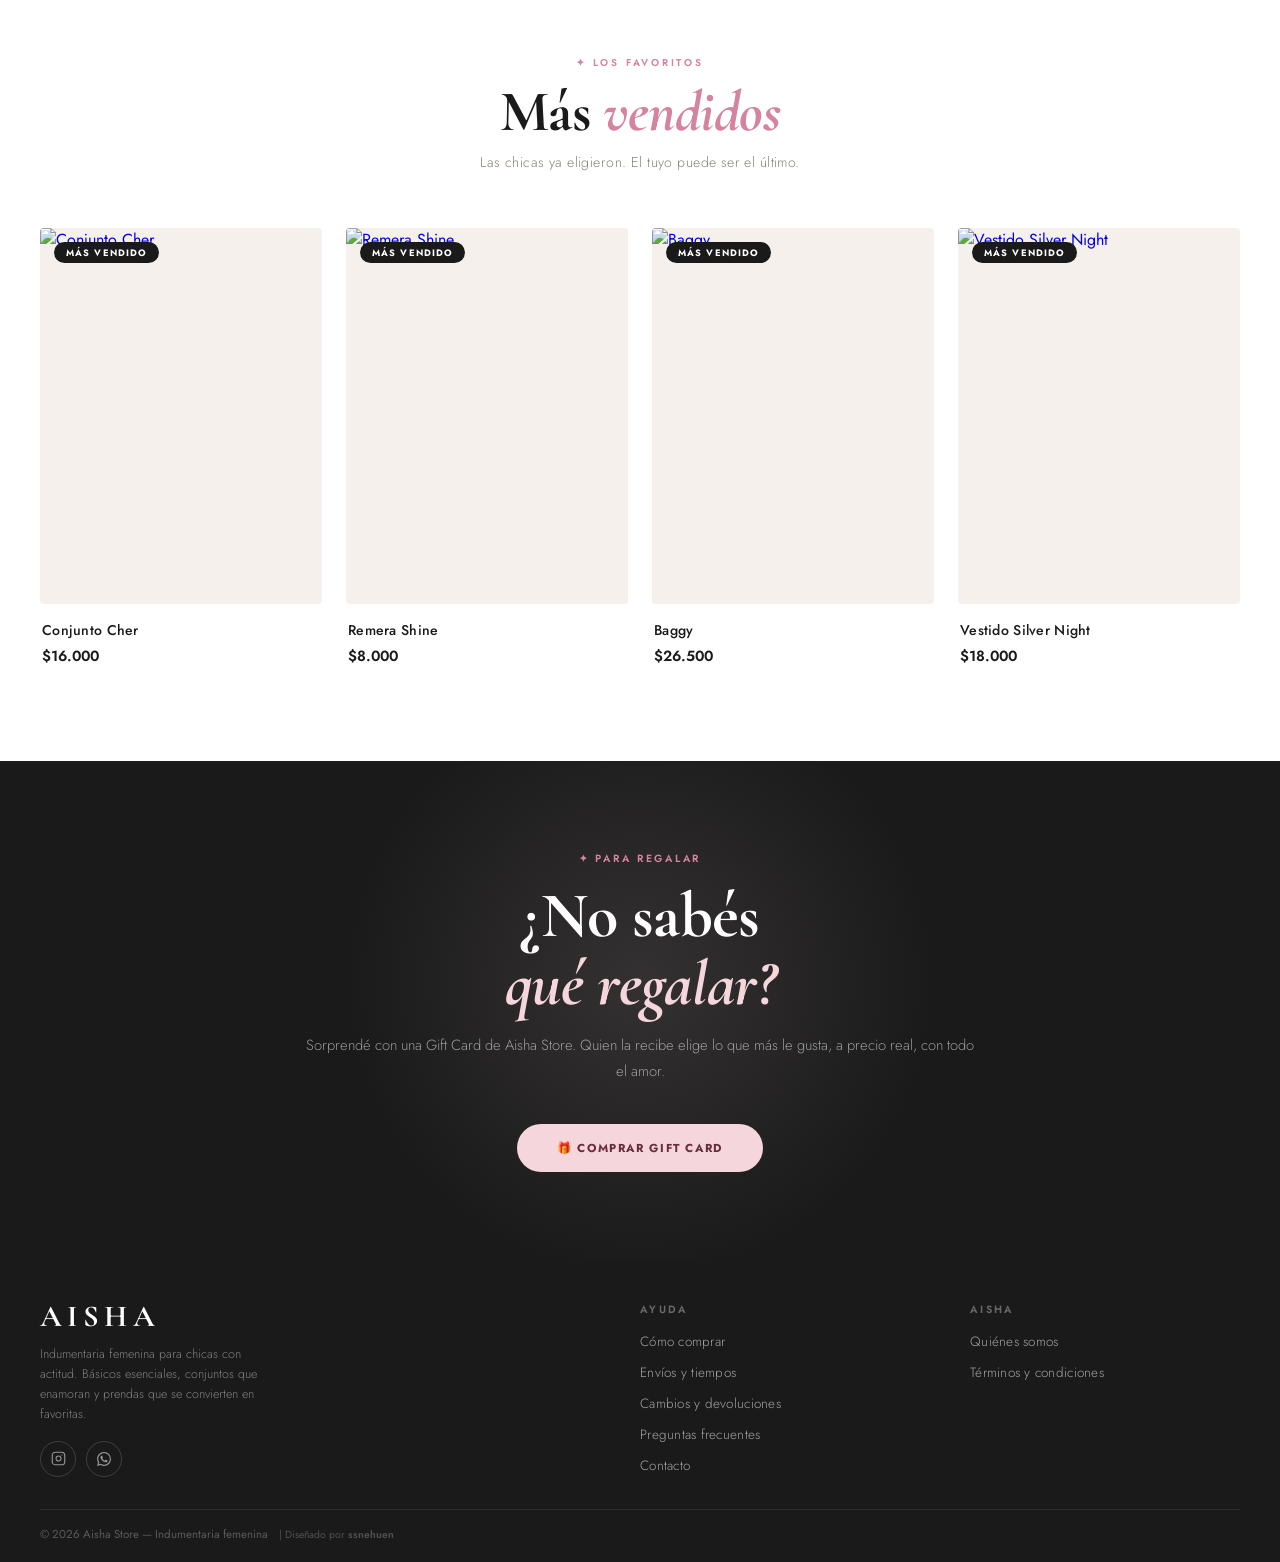
==== commit f78868a8: "Add files via upload" ====
--- a/index.html
+++ b/index.html
@@ -3,9 +3,10 @@
 <head>
 <meta charset="UTF-8">
 <meta name="viewport" content="width=device-width, initial-scale=1.0">
-<title>SÜDWIND STORE — Indumentaria Masculina</title>
-<link href="https://fonts.googleapis.com/css2?family=Inter:opsz,wght@14..32,300;14..32,400;14..32,500;14..32,600;14..32,700;14..32,800&display=swap" rel="stylesheet">
-<link rel="icon" type="image/webp" href="img/Logos/ss_transparent.png">
+<title>AISHA STORE — Indumentaria Femenina</title>
+<link href="https://fonts.googleapis.com/css2?family=Cormorant+Garamond:ital,wght@0,400;0,600;0,700;1,400;1,600&family=Jost:wght@300;400;500;600;700&display=swap" rel="stylesheet">
+<link rel="preload" as="image" href="img/Ejemplos/3.webp">
+<link rel="icon" type="image/jpeg" href="img/Ejemplos/aisha.webp">
 <link rel="stylesheet" href="css/style.css?v=11">
 </head>
 <body>
@@ -13,17 +14,10 @@
 <!-- -- HEADER -- -->
 <header id="header">
   <div class="header-top">
-    <div class="header-top-track">
-      <div class="header-top-item">
-        ✦ Ya su trono dignísimo abrieron las Provincias Unidas del Sud. &nbsp;&nbsp; 🇦🇷 &nbsp;&nbsp; Y los libres del mundo responden: ¡Al gran pueblo argentino, salud! &nbsp;&nbsp; 🇦🇷 &nbsp;&nbsp; Sean eternos los laureles que supimos conseguir. &nbsp;&nbsp; 🇦🇷 &nbsp;&nbsp; Coronados de gloria vivamos, o juremos con gloria morir. &nbsp;&nbsp; ✦ &nbsp;&nbsp; Ya su trono dignísimo abrieron las Provincias Unidas del Sud. &nbsp;&nbsp; 🇦🇷 &nbsp;&nbsp; Y los libres del mundo responden: ¡Al gran pueblo argentino, salud! &nbsp;&nbsp; 🇦🇷 &nbsp;&nbsp; Sean eternos los laureles que supimos conseguir. &nbsp;&nbsp; 🇦🇷 &nbsp;&nbsp; Coronados de gloria vivamos, o juremos con gloria morir. &nbsp;&nbsp; ✦
-      </div>
-    </div>
+    ✦ Somos de Berazategui &nbsp;&nbsp; Coordinamos tu envío &nbsp;&nbsp; Puntos de encuentro ✦
   </div>
   <div class="header-main">
-    <a href="index.html" class="logo-wrap">
-      <img src="img/Logos/ss_transparent.png" alt="Logo" class="sol-andino" style="height: 32px; object-fit: contain; margin-right: 6px; display: block;">
-      <img src="img/Logos/sudwind.png" alt="SÜDWIND" class="logo-img" style="height: 32px; object-fit: contain; display: block;">
-    </a>
+    <a href="index.html" class="logo">AISHA</a>
     
     <div class="header-icons">
       <a href="catalogo.html?search=focus" class="icon-btn" aria-label="Buscar" style="text-decoration:none;">
@@ -45,130 +39,120 @@
   </div>
   <nav class="mob-nav" id="mob-nav">
     <div class="mob-nav-logo">
-      <a href="index.html" class="logo-wrap" style="justify-content: flex-start; gap: 6px; padding: 10px 0; align-items: center;">
-        <img src="img/Logos/ss_transparent.png" alt="Logo" class="sol-andino" style="height: 26px; object-fit: contain; display: block;">
-        <img src="img/Logos/sudwind.png" alt="SÜDWIND" class="logo-img" style="height: 26px; object-fit: contain; display: block;">
-      </a>
-    </div>
-    <a href="cuenta.html" style="color: var(--rosa-acento); font-weight: 600;">Mi Cuenta / Favs</a>
+      <span class="logo" style="color:var(--negro);font-size:1.6rem;letter-spacing:0.18em;">AISHA</span>
+    </div>
+    <a href="cuenta.html" style="color: var(--rosa-acento); font-weight: 600;">👤 Mi Cuenta / Favoritos</a>
     <a href="catalogo.html">Ver todo</a>
-    <a href="catalogo.html?cat=Remeras">Remeras</a>
-    <a href="catalogo.html?cat=Camisas">Camisas</a>
+    <a href="catalogo.html?cat=Remeras/Camisetas">Remeras/Camisetas</a>
+    <a href="catalogo.html?cat=Tops">Tops</a>
+    <a href="catalogo.html?cat=Bodys">Bodys</a>
+    <a href="catalogo.html?cat=Sueters">Sueters</a>
+    <a href="catalogo.html?cat=Vestidos">Vestidos</a>
+    <a href="catalogo.html?cat=Pantalones">Pantalones</a>
+    <a href="catalogo.html?cat=Shorts">Shorts</a>
+    <a href="catalogo.html?cat=Polleras">Polleras</a>
+    <a href="catalogo.html?cat=Conjuntos">Conjuntos</a>
+    <a href="catalogo.html?cat=Accesorios">Accesorios</a>
   </nav>
 </header>
 
-<!-- -- HERO STATIC -- -->
-<section class="hero-static" id="hero-section">
-  <img src="img/Logos/3.webp" alt="Fondo" class="hero-static-bg-image" fetchpriority="high" decoding="async">
-  <img src="img/Logos/sudwind.png" alt="SÜDWIND" class="hero-static-logo" fetchpriority="high" decoding="async">
-  
-  <div class="hero-static-tl">
-    ELEGANCIA<br>ATEMPORAL<br>PARA VOS.
-  </div>
-  
-  <div class="hero-static-bl">
-    <a href="catalogo.html" class="btn-hero-solid">COMPRAR AHORA</a>
-    <a href="catalogo.html" class="btn-hero-link">EXPLORAR LO NUEVO</a>
-  </div>
-  
+<!-- -- HERO CAROUSEL -- -->
+<section class="hero" id="hero-section">
+  <div class="carousel-track" id="hero-track">
+    <!-- Slide 1 -->
+    <div class="carousel-slide">
+      <img src="img/Ejemplos/carrusel 1.webp" class="slide-bg" alt="Nueva colección Aisha" fetchpriority="high" decoding="async">
+      <div class="hero-overlay"></div>
+      <div class="hero-content">
+        <div class="hero-eyebrow">Nueva colección</div>
+        <h1>Tu estilo,<em>tus reglas.</em></h1>
+        <p class="hero-sub">Descubrí los conjuntos que todas quieren. Básicos esenciales con actitud, diseñados para vos.</p>
+        <div class="hero-actions">
+          <a href="catalogo.html" class="btn-hero-main">Ver todo &nbsp;→</a>
+
+        </div>
+      </div>
+    </div>
+    <!-- Slide 2 -->
+    <div class="carousel-slide">
+      <img src="img/Ejemplos/carrusel 2.webp" class="slide-bg" alt="Looks urbanos" loading="lazy" decoding="async">
+      <div class="hero-overlay"></div>
+      <div class="hero-content">
+        <div class="hero-eyebrow">Tendencia</div>
+        <h1>Looks<em>Urbanos</em></h1>
+        <p class="hero-sub">Comodidad absoluta sin perder el estilo. Ideales para tu día a día.</p>
+        <div class="hero-actions">
+          <a href="catalogo.html?cat=Conjuntos" class="btn-hero-main">Ver Conjuntos &nbsp;→</a>
+        </div>
+      </div>
+    </div>
+    <!-- Slide 3 -->
+    <div class="carousel-slide">
+      <img src="img/Ejemplos/carrusel 3.webp" class="slide-bg" alt="Outfits de noche" loading="lazy" decoding="async">
+      <div class="hero-overlay"></div>
+      <div class="hero-content">
+        <div class="hero-eyebrow">Edición Limitada</div>
+        <h1>Noches<em>inolvidables</em></h1>
+        <p class="hero-sub">Brillá con nuestros nuevos tops y prendas de noche.</p>
+        <div class="hero-actions">
+          <a href="catalogo.html?cat=Tops" class="btn-hero-main">Ver Tops &nbsp;→</a>
+        </div>
+      </div>
+    </div>
+  </div>
+
+  <button class="hero-arrow prev" id="hero-prev" aria-label="Anterior"></button>
+  <button class="hero-arrow next" id="hero-next" aria-label="Siguiente"></button>
+
+  <div class="hero-dots" id="hero-dots"></div>
+
+  <div class="hero-scroll">
+    <span>Scroll</span>
+    <div class="scroll-bar"></div>
+  </div>
 </section>
 
 <!-- -- PROMO MARQUEE -- -->
 <div class="promo-bar">
   <div class="promo-track">
     <div class="promo-item">
-      Calidad argentina <span class="sep">✦</span>
-      Estilo Old Money <span class="sep">✦</span>
-      Elegancia que perdura <span class="sep">✦</span>
-      Hecho para los que eligen bien <span class="sep">✦</span>
-      Calidad argentina <span class="sep">✦</span>
-      Estilo Old Money <span class="sep">✦</span>
-      Elegancia que perdura <span class="sep">✦</span>
-      Hecho para los que eligen bien <span class="sep">✦</span>
-      Calidad argentina <span class="sep">✦</span>
-      Estilo Old Money <span class="sep">✦</span>
-      Elegancia que perdura <span class="sep">✦</span>
-      Hecho para los que eligen bien <span class="sep">✦</span>
-    </div>
-  </div>
-</div>
-<!-- -- CATEGORY BANNER -- -->
-<div class="cat-banner">
-  <div class="cat-banner-inner">
-    
-    <!-- Item 1: Remeras -->
-    <div class="cat-banner-item">
-      <div class="cat-banner-img">
-        <img src="img/Productos/remera slim fit negra.webp" alt="Remeras" loading="lazy">
-      </div>
-      <div class="cat-banner-text">
-        <h3>REMERAS</h3>
-        <p>Esenciales del día a día.</p>
-        <a href="catalogo.html?cat=Remeras">COMPRAR REMERAS &rarr;</a>
-      </div>
-    </div>
-    
-    <!-- Item 2: Camisas -->
-    <div class="cat-banner-item">
-      <div class="cat-banner-img">
-        <img src="img/Productos/camisa blanca manga larga.webp" alt="Camisas" loading="lazy">
-      </div>
-      <div class="cat-banner-text">
-        <h3>CAMISAS</h3>
-        <p>Elegancia sin esfuerzo.</p>
-        <a href="catalogo.html?cat=Camisas">COMPRAR CAMISAS &rarr;</a>
-      </div>
-    </div>
-    
-    <!-- Item 3: Colección -->
-    <div class="cat-banner-item">
-      <div class="cat-banner-img">
-        <img src="img/Productos/remera oversize blanca.webp" alt="Colección" loading="lazy">
-      </div>
-      <div class="cat-banner-text">
-        <h3>COLECCIÓN</h3>
-        <p>Comodidad para cada día.</p>
-        <a href="catalogo.html">VER TODO &rarr;</a>
-      </div>
-    </div>
-
-  </div>
-</div>
-
-<!-- -- NEW VIBES SECTION -- -->
-<section class="new-vibes-sec">
-  <div class="new-vibes-left">
-    <div class="new-vibes-content fade-in">
-      <div class="nv-eyebrow">NUEVA TEMPORADA</div>
-      <h2 class="nv-title">NEW<br>VIBES</h2>
-      <p class="nv-desc">Descubrí todo lo nuevo<br>para vos esta temporada.</p>
-      <a href="catalogo.html" class="btn-nv">EXPLORAR COLECCIÓN</a>
-    </div>
-  </div>
-  <div class="new-vibes-right fade-in d1">
-    <img src="img/Productos/remera oversize blanca.webp" alt="Remera Oversize Blanca" loading="lazy">
-  </div>
-</section>
-
+      ?✦ Somos de Berazategui <span class="sep">✦</span>
+      Envíos a todo el país <span class="sep">✦</span>
+      Stock inmediato <span class="sep">✦</span>
+      Puntos de encuentro disponibles <span class="sep">✦</span>
+      ✨ Nuevos ingresos cada semana <span class="sep">✦</span>
+      ?✦ Somos de Berazategui <span class="sep">✦</span>
+      Envíos a todo el país <span class="sep">✦</span>
+      Stock inmediato <span class="sep">✦</span>
+      Puntos de encuentro disponibles <span class="sep">✦</span>
+      ✨ Nuevos ingresos cada semana <span class="sep">✦</span>
+      ?✦ Somos de Berazategui <span class="sep">✦</span>
+      Envíos a todo el país <span class="sep">✦</span>
+      Stock inmediato <span class="sep">✦</span>
+      Puntos de encuentro disponibles <span class="sep">✦</span>
+      ✨ Nuevos ingresos cada semana <span class="sep">✦</span>
+    </div>
+  </div>
+</div>
 
 <!-- -- TRUST -- -->
 <div class="trust-strip">
   <div class="trust-inner">
     <div class="trust-item fade-in">
-      <div class="trust-icon">🎖️</div>
-      <div class="trust-text"><strong>Prendas de calidad premium</strong><span>Materiales y confección de primera</span></div>
+      <div class="trust-icon">🛵</div>
+      <div class="trust-text"><strong>Envíos por Moto o Uber</strong><span>Puntos de encuentro en estaciones</span></div>
     </div>
     <div class="trust-item fade-in d1">
-      <div class="trust-icon">🏛️</div>
-      <div class="trust-text"><strong>Diseño atemporal</strong><span>Elegancia que trasciende modas</span></div>
+      <div class="trust-icon">🔒</div>
+      <div class="trust-text"><strong>Pagos seguros</strong><span>Transferencia o Efectivo</span></div>
     </div>
     <div class="trust-item fade-in d2">
-      <div class="trust-icon">🇦🇷</div>
-      <div class="trust-text"><strong>Hecho en Argentina</strong><span>Orgullo y trabajo nacional</span></div>
+      <div class="trust-icon">📦</div>
+      <div class="trust-text"><strong>Stock disponible</strong><span>Consultá disponibilidad en historias</span></div>
     </div>
     <div class="trust-item fade-in d3">
-      <div class="trust-icon">✨</div>
-      <div class="trust-text"><strong>Elegancia que perdura</strong><span>Para el Argentino de Bien</span></div>
+      <div class="trust-icon">📍</div>
+      <div class="trust-text"><strong>Puntos de encuentro</strong><span>Coordinamos donde más te quede</span></div>
     </div>
   </div>
 </div>
@@ -176,7 +160,8 @@
 <!-- -- NEW IN -- -->
 <div id="newin" class="section">
   <div class="sec-head">
-    <h2 class="nv-title fade-in" style="text-align: center; margin-bottom: 10px;">NUESTRA COLECCIÓN</h2>
+    <div class="sec-label fade-in">✶ Todo el catálogo</div>
+    <h2 class="sec-title fade-in">Nuestro <em>catálogo</em></h2>
     <p class="sec-sub fade-in">Explorá todos nuestros ingresos y descubrí tus nuevos favoritos.</p>
   </div>
   
@@ -187,10 +172,117 @@
 
 </div>
 
-
-
-
-
+<!-- -- CATEGORIES -- -->
+<div class="cats-wrap">
+  <div class="cats-inner">
+    <div class="sec-head">
+      <div class="sec-label fade-in">✶ Explorá</div>
+      <h2 class="sec-title fade-in">¿Qué estás <em>buscando?</em></h2>
+    </div>
+    <div class="cats-grid">
+      <a href="catalogo.html?cat=Conjuntos" class="cat-card fade-in">
+        <div class="cat-img">
+          <img src="img/Ejemplos/3.webp" alt="Conjuntos" loading="lazy">
+        </div>
+        <span class="cat-name">Conjuntos</span>
+        <span class="cat-sub">Top + pantalón  Top + short</span>
+      </a>
+      <a href="catalogo.html?cat=Tops" class="cat-card fade-in d1">
+        <div class="cat-img">
+          <img src="img/Ejemplos/4.webp" alt="Tops" loading="lazy">
+        </div>
+        <span class="cat-name">Tops</span>
+        <span class="cat-sub">Manga larga  Halter  Remeras</span>
+      </a>
+      <a href="catalogo.html?cat=Shorts" class="cat-card fade-in d2">
+        <div class="cat-img">
+          <img src="img/Ejemplos/8.webp" alt="Shorts" loading="lazy">
+        </div>
+        <span class="cat-name">Shorts</span>
+        <span class="cat-sub">Jean  Corderoy  Tela</span>
+      </a>
+    </div>
+  </div>
+</div>
+<!-- -- MÁS VENDIDOS -- -->
+<div class="section">
+  <div class="sec-head">
+    <div class="sec-label fade-in">✦ Los favoritos</div>
+    <h2 class="sec-title fade-in">Más <em>vendidos</em></h2>
+    <p class="sec-sub fade-in">Las chicas ya eligieron. El tuyo puede ser el último.</p>
+  </div>
+  <div class="prod-grid">
+    <a href="producto.html?id=4" class="prod-card fade-in" style="text-decoration:none;">
+      <div class="prod-img-box">
+        <span class="prod-badge badge-best" style="background:var(--negro);color:var(--blanco);">MÁS VENDIDO</span>
+        <button class="prod-wish" onclick="event.preventDefault(); showToast('🤍', '¡Agregado a favoritos!');"></button>
+        <img src="img/Productos/conjunto cher 1.webp" alt="Conjunto Cher" loading="lazy">
+        <div class="prod-cta">+ Ver detalle</div>
+      </div>
+      <div class="prod-info">
+        <div class="prod-name">Conjunto Cher</div>
+        <div class="prod-prices">
+          <span class="price">$16.000</span>
+        </div>
+      </div>
+    </a>
+
+    <a href="producto.html?id=10" class="prod-card fade-in d1" style="text-decoration:none;">
+      <div class="prod-img-box">
+        <span class="prod-badge badge-best" style="background:var(--negro);color:var(--blanco);">MÁS VENDIDO</span>
+        <button class="prod-wish" onclick="event.preventDefault(); showToast('🤍', '¡Agregado a favoritos!');"></button>
+        <img src="img/Productos/remera shine 1.webp" alt="Remera Shine" loading="lazy">
+        <div class="prod-cta">+ Ver detalle</div>
+      </div>
+      <div class="prod-info">
+        <div class="prod-name">Remera Shine</div>
+        <div class="prod-prices">
+          <span class="price">$8.000</span>
+        </div>
+      </div>
+    </a>
+
+    <a href="producto.html?id=1" class="prod-card fade-in d2" style="text-decoration:none;">
+      <div class="prod-img-box">
+        <span class="prod-badge badge-best" style="background:var(--negro);color:var(--blanco);">MÁS VENDIDO</span>
+        <button class="prod-wish" onclick="event.preventDefault(); showToast('🤍', '¡Agregado a favoritos!');"></button>
+        <img src="img/Productos/baggy 1.webp" alt="Baggy" loading="lazy">
+        <div class="prod-cta">+ Ver detalle</div>
+      </div>
+      <div class="prod-info">
+        <div class="prod-name">Baggy</div>
+        <div class="prod-prices">
+          <span class="price">$26.500</span>
+        </div>
+      </div>
+    </a>
+
+    <a href="producto.html?id=13" class="prod-card fade-in d3" style="text-decoration:none;">
+      <div class="prod-img-box">
+        <span class="prod-badge badge-best" style="background:var(--negro);color:var(--blanco);">MÁS VENDIDO</span>
+        <button class="prod-wish" onclick="event.preventDefault(); showToast('🤍', '¡Agregado a favoritos!');"></button>
+        <img src="img/Productos/vestido silver night 1.webp" alt="Vestido Silver Night" loading="lazy">
+        <div class="prod-cta">+ Ver detalle</div>
+      </div>
+      <div class="prod-info">
+        <div class="prod-name">Vestido Silver Night</div>
+        <div class="prod-prices">
+          <span class="price">$18.000</span>
+        </div>
+      </div>
+    </a>
+  </div>
+</div>
+
+<!-- -- GIFT CARD -- -->
+<div class="giftcard-wrap">
+  <div class="giftcard-inner">
+    <div class="gc-label fade-in">✦ Para regalar</div>
+    <h2 class="gc-title fade-in">¿No sabés<br><em>qué regalar?</em></h2>
+    <p class="gc-sub fade-in">Sorprendé con una Gift Card de Aisha Store. Quien la recibe elige lo que más le gusta, a precio real, con todo el amor.</p>
+    <a href="https://wa.me/5491128931432?text=Hola,%20quisiera%20saber%20sobre%20las%20Gift%20Cards" target="_blank" class="btn-gc fade-in">🎁 Comprar Gift Card</a>
+  </div>
+</div>
 
 
 
@@ -198,16 +290,13 @@
 <footer>
   <div class="footer-grid">
     <div class="foot-brand">
-      <a href="#" class="logo-wrap" style="color:var(--blanco); justify-content: flex-start; gap: 6px; align-items: center;">
-        <img src="img/Logos/ss_transparent.png" alt="Logo" class="sol-andino" style="height: 26px; object-fit: contain; filter: brightness(0) invert(1); display: block;">
-        <img src="img/Logos/sudwind.png" alt="SÜDWIND" class="logo-img" style="height: 26px; object-fit: contain; filter: brightness(0) invert(1); display: block;">
-      </a>
-      <p style="margin-top: 10px;">Südwind Store — Indumentaria masculina Old Money. Elegancia atemporal y confección nacional con el lema "Ropa para el Argentino de Bien".</p>
+      <a href="#" class="logo">AISHA</a>
+      <p>Indumentaria femenina para chicas con actitud. Básicos esenciales, conjuntos que enamoran y prendas que se convierten en favoritas.</p>
       <div class="social-row">
-        <a href="https://www.instagram.com/sudwind.ar/" target="_blank" class="soc-btn" aria-label="Instagram">
+        <a href="https://instagram.com/aisha.ssttore" target="_blank" class="soc-btn" aria-label="Instagram">
           <svg width="15" height="15" viewBox="0 0 24 24" fill="none" stroke="currentColor" stroke-width="1.8" stroke-linecap="round" stroke-linejoin="round"><rect x="2" y="2" width="20" height="20" rx="5"/><path d="M16 11.37A4 4 0 1 1 12.63 8 4 4 0 0 1 16 11.37z"/><line x1="17.5" y1="6.5" x2="17.51" y2="6.5"/></svg>
         </a>
-        <a href="https://wa.me/[TuWhatsApp]" target="_blank" class="soc-btn" aria-label="WhatsApp">
+        <a href="https://wa.me/5491128931432" target="_blank" class="soc-btn" aria-label="WhatsApp">
           <svg width="14" height="14" viewBox="0 0 24 24" fill="currentColor"><path d="M17.472 14.382c-.297-.149-1.758-.867-2.03-.967-.273-.099-.471-.148-.67.15-.197.297-.767.966-.94 1.164-.173.199-.347.223-.644.075-.297-.15-1.255-.463-2.39-1.475-.883-.788-1.48-1.761-1.653-2.059-.173-.297-.018-.458.13-.606.134-.133.298-.347.446-.52.149-.174.198-.298.298-.497.099-.198.05-.371-.025-.52-.075-.149-.669-1.612-.916-2.207-.242-.579-.487-.5-.669-.51-.173-.008-.371-.01-.57-.01-.198 0-.52.074-.792.372-.272.297-1.04 1.016-1.04 2.479 0 1.462 1.065 2.875 1.213 3.074.149.198 2.096 3.2 5.077 4.487.709.306 1.262.489 1.694.625.712.227 1.36.195 1.871.118.571-.085 1.758-.719 2.006-1.413.248-.694.248-1.289.173-1.413-.074-.124-.272-.198-.57-.347m-5.421 7.403h-.004a9.87 9.87 0 0 1-5.031-1.378l-.361-.214-3.741.982.998-3.648-.235-.374a9.86 9.86 0 0 1-1.51-5.26c.001-5.45 4.436-9.884 9.888-9.884 2.64 0 5.122 1.03 6.988 2.898a9.825 9.825 0 0 1 2.893 6.994c-.003 5.45-4.437 9.884-9.885 9.884m8.413-18.297A11.815 11.815 0 0 0 12.05 0C5.495 0 .16 5.335.157 11.892c0 2.096.547 4.142 1.588 5.945L.057 24l6.305-1.654a11.882 11.882 0 0 0 5.683 1.448h.005c6.554 0 11.89-5.335 11.893-11.893a11.821 11.821 0 0 0-3.48-8.413Z"/></svg>
         </a>
       </div>
@@ -219,11 +308,11 @@
         <li><a href="ayuda.html#envios">Envíos y tiempos</a></li>
         <li><a href="ayuda.html#cambios">Cambios y devoluciones</a></li>
         <li><a href="ayuda.html">Preguntas frecuentes</a></li>
-        <li><a href="https://wa.me/[TuWhatsApp]" target="_blank">Contacto</a></li>
+        <li><a href="https://wa.me/5491128931432" target="_blank">Contacto</a></li>
       </ul>
     </div>
     <div class="foot-col">
-      <h4>Südwind</h4>
+      <h4>Aisha</h4>
       <ul>
         <li><a href="index.html">Quiénes somos</a></li>
         <li><a href="ayuda.html">Términos y condiciones</a></li>
@@ -232,7 +321,7 @@
 
   </div>
   <div class="footer-bottom">
-    <p>© 2026 Südwind Store | Diseñado por <a href="https://www.instagram.com/ssnehuen/" target="_blank" style="color: var(--rosa-acento); text-decoration: none; font-weight: 600;">@ssnehuen</a></p>
+    <p>© 2026 Aisha Store — Indumentaria femenina <span style="display:inline-block; margin-left: 8px; font-size: 0.9em; opacity: 0.85;">| Diseñado por <a href="https://www.instagram.com/ssnehuen/" target="_blank" style="color:inherit; text-decoration:none; font-weight:600;">ssnehuen</a></span></p>
 
   </div>
 </footer>
--- a/css/style.css
+++ b/css/style.css
@@ -1,23 +1,21 @@
-@import url('https://fonts.googleapis.com/css2?family=Inter:opsz,wght@14..32,300;14..32,400;14..32,500;14..32,600;14..32,700;14..32,800&display=swap');
-
 *,*::before,*::after{box-sizing:border-box;margin:0;padding:0}
 
 :root {
   --blanco: #FFFFFF;
   --negro: #1A1A1A;
-  --crema: #FFF8F0;
-  --crema-dark: #F5F0E8;
-  --beige: #F5F0E8;
-  --rosa-pastel: #FFF8F0;
-  --rosa-acento: #C9A96E;
-  --rosa-hover: #B5955B;
-  --bordo: #2D2D2D;
-  --marron: #000000;
-  --gris-claro: #FFF8F0;
-  --gris-medio: #D9CDB8;
-  --gris-texto: #2D2D2D;
-  --font-display: 'Inter', sans-serif;
-  --font-body: 'Inter', sans-serif;
+  --crema: #F5F0EB;
+  --crema-dark: #EDE5DC;
+  --beige: #E8DDD4;
+  --rosa-pastel: #F4D6DC;
+  --rosa-acento: #D4849E;
+  --rosa-hover: #C9708A;
+  --bordo: #6B2D3E;
+  --marron: #5C3D2E;
+  --gris-claro: #F9F7F5;
+  --gris-medio: #E0D8D0;
+  --gris-texto: #888078;
+  --font-display: 'Cormorant Garamond', serif;
+  --font-body: 'Jost', sans-serif;
   --radius: 4px;
   --radius-lg: 12px;
   --transition: 0.35s cubic-bezier(0.4,0,0.2,1);
@@ -26,7 +24,7 @@
 }
 
 html{scroll-behavior:smooth}
-body{font-family:var(--font-body);color:var(--negro);background:var(--beige);overflow-x:clip;cursor:default}
+body{font-family:var(--font-body);color:var(--negro);background:var(--blanco);overflow-x:clip;cursor:default}
 
 /* ── SCROLLBAR ── */
 ::-webkit-scrollbar{width:6px}
@@ -46,21 +44,14 @@
 .header-top{
   background:var(--negro);
   color:var(--crema);
+  text-align:center;
   font-size:0.68rem;
   font-weight:500;
   letter-spacing:0.18em;
   text-transform:uppercase;
-  overflow:hidden;
-}
-.header-top-track{
-  display:flex;white-space:nowrap;
-  animation:marquee 30s linear infinite;
-}
-.header-top-track:hover{animation-play-state:paused}
-.header-top-item{
-  display:inline-flex;align-items:center;gap:14px;
   padding:8px 20px;
 }
+.header-top em{color:var(--rosa-pastel);font-style:normal}
 
 .header-main{
   display:flex;align-items:center;justify-content:flex-end;
@@ -69,35 +60,21 @@
   position:relative;
 }
 
-.logo-wrap {
-  display: flex;
-  align-items: center;
-  justify-content: center;
-  text-decoration: none;
-  gap: 8px;
-}
-.header-main .logo-wrap {
-  position: absolute;
-  left: 50%;
-  transform: translateX(-50%);
-}
-
 .logo{
-  font-family: 'UnifrakturMaguntia', serif;
-  font-size: 2.1rem;
-  font-weight: 400;
-  letter-spacing: 0.05em;
-  color: var(--negro);
-  text-decoration: none;
-  line-height: 1;
-  text-transform: none;
-  position: relative;
-  display: inline-block;
+  font-family:var(--font-display);
+  font-size:1.9rem;font-weight:700;
+  letter-spacing:0.18em;
+  color:var(--negro);text-decoration:none;
+  line-height:1;text-transform:uppercase;
+  position:relative;
+}
+.header-main .logo {
+  position:absolute;left:50%;transform:translateX(-50%);
 }
 .logo::after{
   content:'STORE';
   display:block;font-size:0.45rem;
-  letter-spacing:0.5em;font-weight:500;
+  letter-spacing:0.5em;font-weight:400;
   color:var(--gris-texto);text-align:center;
   margin-top:-2px;font-family:var(--font-body);
 }
@@ -274,288 +251,118 @@
 .hero-arrow.prev { left: 20px; }
 .hero-arrow.next { right: 20px; }
 
-/* ══ HERO STATIC ══ */
-.hero-static {
+/* CAROUSEL DOTS */
+.hero-dots {
+  position: absolute;
+  bottom: 40px;
+  left: 50%;
+  transform: translateX(-50%);
+  display: flex;
+  gap: 12px;
+  z-index: 10;
+}
+.hero-dots button {
+  width: 10px; height: 10px;
+  border-radius: 50%;
+  border: none;
+  background: rgba(255,255,255,0.4);
+  cursor: pointer;
+  transition: background 0.3s, transform 0.3s;
+}
+.hero-dots button.active {
+  background: var(--blanco);
+  transform: scale(1.3);
+}
+
+.hero-content {
+  max-width: 600px;
   position: relative;
-  height: 100vh;
-  min-height: 600px;
-  background-color: var(--beige);
-  overflow: hidden;
-  display: flex;
-  align-items: center;
-  justify-content: center;
-}
-
-.hero-static-bg-image {
-  position: absolute;
-  top: 50%;
-  left: 50%;
-  transform: translate(-50%, -50%);
-  height: 85vh;
-  max-height: 900px;
-  width: auto;
-  object-fit: contain;
-  z-index: 1; /* Al fondo */
-  animation: fadeIn 1.5s ease-out;
-}
-
-.hero-static-logo {
-  position: absolute;
-  width: 92%; /* Massive across screen */
-  max-width: 1800px;
-  top: 50%;
-  left: 50%;
-  transform: translate(-50%, -50%);
-  z-index: 2; /* Por delante de la imagen */
+  z-index: 2;
+  opacity: 0;
+  transform: translateY(20px);
+  transition: opacity 0.6s ease, transform 0.6s ease;
+  transition-delay: 0.3s;
+}
+.carousel-slide.active .hero-content {
   opacity: 1;
-  pointer-events: none;
-  animation: scaleIn 1.2s ease-out;
-}
-
-.hero-static-tl {
-  position: absolute;
-  top: 15%;
-  left: 6%;
-  font-size: 0.65rem;
-  font-weight: 600;
-  letter-spacing: 0.25em;
-  color: var(--negro);
-  text-transform: uppercase;
-  z-index: 3;
-  line-height: 1.8;
-  animation: fadeIn 1.5s ease;
-}
-
-.hero-static-bl {
-  position: absolute;
-  bottom: 12%;
-  left: 6%;
-  display: flex;
-  align-items: center;
-  gap: 20px;
-  z-index: 3;
-  animation: fadeIn 1.5s ease;
-}
-
-.btn-hero-solid {
-  background: var(--negro);
-  color: var(--blanco);
-  padding: 16px 36px;
-  font-size: 0.65rem;
-  font-weight: 700;
-  letter-spacing: 0.15em;
-  text-transform: uppercase;
-  text-decoration: none;
-  transition: background var(--transition), transform var(--transition);
-}
-.btn-hero-solid:hover {
-  background: var(--rosa-acento);
-  transform: translateY(-2px);
-}
-
-.btn-hero-link {
-  color: var(--negro);
-  font-size: 0.65rem;
-  font-weight: 700;
-  letter-spacing: 0.15em;
-  text-transform: uppercase;
-  text-decoration: none;
-  position: relative;
-  padding-bottom: 8px;
-  border-bottom: 1px solid rgba(26, 26, 26, 0.4);
-  display: inline-block;
-  min-width: 180px; /* Longer line under text */
-  transition: border-color var(--transition);
-}
-.btn-hero-link:hover {
-  border-color: var(--rosa-acento);
-}
-
-.hero-static-br {
-  position: absolute;
-  bottom: 12%;
-  right: 6%;
-  text-align: right;
-  font-size: 0.65rem;
-  font-weight: 600;
-  letter-spacing: 0.25em;
-  color: var(--negro);
-  text-transform: uppercase;
-  z-index: 3;
-  line-height: 1.8;
-  animation: fadeIn 1.5s ease;
-}
-
-/* ══ CATEGORY BANNER ══ */
-.cat-banner {
-  background-color: #1a1a1a;
-  padding: 50px 0;
-  width: 100%;
-}
-.cat-banner-inner {
-  max-width: 1200px;
-  margin: 0 auto;
-  display: grid;
-  grid-template-columns: repeat(3, 1fr);
-  gap: 40px;
-  padding: 0 40px;
-}
-.cat-banner-item {
-  display: flex;
-  align-items: center;
-  gap: 24px;
-}
-.cat-banner-img {
-  width: 110px;
-  height: 130px;
-  background: #f0f0f0;
-  flex-shrink: 0;
-  display: flex;
-  align-items: center;
-  justify-content: center;
-  overflow: hidden;
-}
-.cat-banner-img img {
-  width: 100%;
-  height: 100%;
-  object-fit: cover;
-}
-
-.cat-banner-text {
-  display: flex;
-  flex-direction: column;
-}
-.cat-banner-text h3 {
-  color: var(--blanco);
-  font-size: 0.95rem;
-  font-weight: 600;
-  letter-spacing: 0.1em;
-  margin-bottom: 6px;
-  font-family: var(--font-body);
-}
-.cat-banner-text p {
-  color: #999;
-  font-size: 0.8rem;
-  font-weight: 400;
-  margin-bottom: 18px;
-}
-.cat-banner-text a {
-  color: var(--blanco);
-  font-size: 0.65rem;
-  font-weight: 600;
-  letter-spacing: 0.15em;
-  text-decoration: none;
-  text-transform: uppercase;
-  border-bottom: 1px solid rgba(255,255,255,0.3);
-  padding-bottom: 4px;
-  transition: color var(--transition), border-color var(--transition);
-  display: inline-block;
-  align-self: flex-start;
-}
-.cat-banner-text a:hover {
-  border-color: var(--rosa-acento);
-  color: var(--rosa-acento);
-}
-
-@media (max-width: 900px) {
-  .cat-banner-inner {
-    grid-template-columns: 1fr;
-    gap: 40px;
-  }
-}
-
-/* ══ NEW VIBES SECTION ══ */
-.new-vibes-sec {
-  display: flex;
-  min-height: 600px;
-}
-.new-vibes-left {
-  flex: 1;
-  background-color: var(--beige);
-  display: flex;
-  align-items: center;
-  justify-content: center;
-  padding: 60px 40px;
-}
-.new-vibes-content {
-  max-width: 380px;
-  width: 100%;
-}
-.nv-eyebrow {
-  font-size: 0.65rem;
-  font-weight: 600;
-  letter-spacing: 0.18em;
-  color: var(--negro);
-  text-transform: uppercase;
-  margin-bottom: 24px;
-}
-.nv-title {
-  font-family: var(--font-body);
-  font-size: clamp(3rem, 5.5vw, 5rem);
-  font-weight: 800;
-  line-height: 1.05;
-  color: var(--negro);
-  margin-bottom: 20px;
-  letter-spacing: -0.02em;
-}
-.nv-desc {
-  font-size: 1.05rem;
-  font-weight: 400;
-  color: var(--gris-texto);
-  line-height: 1.5;
-  margin-bottom: 40px;
-}
-.btn-nv {
-  display: inline-block;
-  background: var(--negro);
-  color: var(--blanco);
-  font-size: 0.65rem;
-  font-weight: 700;
-  letter-spacing: 0.15em;
-  text-transform: uppercase;
-  text-decoration: none;
-  padding: 16px 36px;
-  transition: background var(--transition), transform var(--transition);
-}
-.btn-nv:hover {
-  background: var(--rosa-acento);
-  transform: translateY(-2px);
-}
-.new-vibes-right {
-  flex: 1;
-  background-color: var(--blanco);
-  display: flex;
-  align-items: center;
-  justify-content: center;
-  padding: 60px 40px;
-}
-.new-vibes-right img {
-  max-width: 100%;
-  max-height: 70vh;
-  object-fit: contain;
-}
-
-@media (max-width: 900px) {
-  .new-vibes-sec {
-    flex-direction: column;
-  }
-  .new-vibes-left {
-    padding: 60px 20px;
-  }
-}
-
-@keyframes fadeUp {
-  from { opacity: 0; transform: translateY(30px); }
-  to { opacity: 1; transform: translateY(0); }
-}
-@keyframes scaleIn {
-  from { opacity: 0; transform: translate(-50%, -50%) scale(0.95); }
-  to { opacity: 0.95; transform: translate(-50%, -50%) scale(1); }
-}
-@keyframes fadeIn {
-  from { opacity: 0; }
-  to { opacity: 1; }
-}
+  transform: translateY(0);
+}
+
+.hero-eyebrow{
+  display:inline-flex;align-items:center;gap:8px;
+  color:var(--rosa-pastel);
+  font-size:0.68rem;font-weight:600;
+  letter-spacing:0.22em;text-transform:uppercase;
+  margin-bottom:28px;
+}
+.hero-eyebrow::before,.hero-eyebrow::after{
+  content:'';display:block;width:24px;height:1px;
+  background:var(--rosa-pastel);opacity:0.7;
+}
+
+.hero h1{
+  font-family:var(--font-display);
+  font-size:clamp(3.5rem,8vw,7rem);
+  font-weight:700;color:var(--blanco);
+  line-height:0.95;letter-spacing:-0.01em;
+  margin-bottom:22px;
+}
+.hero h1 em{
+  font-style:italic;
+  color:var(--rosa-pastel);
+  display:block;
+}
+.hero-sub{
+  color:rgba(255,255,255,0.75);
+  font-size:clamp(0.9rem,1.8vw,1.1rem);
+  font-weight:300;letter-spacing:0.04em;
+  line-height:1.7;margin-bottom:44px;
+  max-width:380px;
+}
+.hero-actions{display:flex;gap:14px;flex-wrap:wrap}
+
+.btn-hero-main{
+  display:inline-flex;align-items:center;gap:10px;
+  background:var(--blanco);color:var(--negro);
+  font-family:var(--font-body);font-size:0.72rem;
+  font-weight:700;letter-spacing:0.14em;text-transform:uppercase;
+  padding:15px 36px;border-radius:999px;border:none;
+  cursor:pointer;text-decoration:none;
+  transition:all var(--transition);
+}
+.btn-hero-main:hover{
+  background:var(--rosa-acento);color:var(--blanco);
+  transform:translateY(-2px);
+  box-shadow:0 8px 30px rgba(212,132,158,0.45);
+}
+.btn-hero-ghost{
+  display:inline-flex;align-items:center;gap:10px;
+  background:transparent;color:var(--blanco);
+  font-family:var(--font-body);font-size:0.72rem;
+  font-weight:600;letter-spacing:0.14em;text-transform:uppercase;
+  padding:14px 34px;border-radius:999px;
+  border:1.5px solid rgba(255,255,255,0.45);
+  cursor:pointer;text-decoration:none;
+  transition:all var(--transition);
+}
+.btn-hero-ghost:hover{
+  border-color:var(--rosa-pastel);color:var(--rosa-pastel);
+  transform:translateY(-2px);
+}
+
+.hero-scroll{
+  position:absolute;bottom:36px;right:56px;
+  display:flex;flex-direction:column;align-items:center;gap:8px;
+  color:rgba(255,255,255,0.45);
+  font-size:0.58rem;font-weight:600;letter-spacing:0.18em;
+  text-transform:uppercase;z-index:2;
+}
+.scroll-bar{
+  width:1px;height:56px;
+  background:linear-gradient(to bottom,transparent,rgba(255,255,255,0.40));
+  animation:scrollBar 2.2s infinite;
+}
+@keyframes scrollBar{0%,100%{opacity:0.4;transform:scaleY(0.8)}50%{opacity:1;transform:scaleY(1)}}
 
 /* ── PROMO MARQUEE ── */
 .promo-bar{
@@ -1435,76 +1242,4 @@
 .fade-up.visible, .fade-in.visible {
   opacity: 1;
   transform: translateY(0);
-}
-
-/* ----------------------------------------
-   LOOKBOOK
-   ---------------------------------------- */
-.lookbook-wrap {
-  padding: 60px 5%;
-  background: var(--fondo-alt);
-}
-.lookbook-inner {
-  max-width: 1400px;
-  margin: 0 auto;
-}
-.lookbook-grid {
-  display: grid;
-  grid-template-columns: repeat(4, 1fr);
-  gap: 16px;
-  margin-top: 40px;
-}
-.lookbook-item {
-  position: relative;
-  border-radius: 12px;
-  overflow: hidden;
-  aspect-ratio: 4/5;
-  cursor: pointer;
-  background: var(--card-bg);
-}
-.lookbook-item img {
-  width: 100%;
-  height: 100%;
-  object-fit: cover;
-  transition: transform 0.6s cubic-bezier(0.16, 1, 0.3, 1);
-}
-.lookbook-item:hover img {
-  transform: scale(1.05);
-}
-.lookbook-overlay {
-  position: absolute;
-  inset: 0;
-  background: linear-gradient(to top, rgba(0,0,0,0.7) 0%, transparent 50%);
-  display: flex;
-  align-items: flex-end;
-  padding: 24px;
-  opacity: 0.9;
-  transition: opacity 0.3s ease;
-}
-.lookbook-item:hover .lookbook-overlay {
-  opacity: 1;
-}
-.lookbook-overlay span {
-  color: #fff;
-  font-family: var(--font-title);
-  font-size: 1.2rem;
-  font-weight: 500;
-  letter-spacing: 0.5px;
-  transform: translateY(10px);
-  transition: transform 0.4s ease;
-}
-.lookbook-item:hover .lookbook-overlay span {
-  transform: translateY(0);
-}
-
-@media (max-width: 992px) {
-  .lookbook-grid {
-    grid-template-columns: repeat(2, 1fr);
-  }
-}
-@media (max-width: 576px) {
-  .lookbook-grid {
-    grid-template-columns: 1fr;
-  }
-}
-
+}
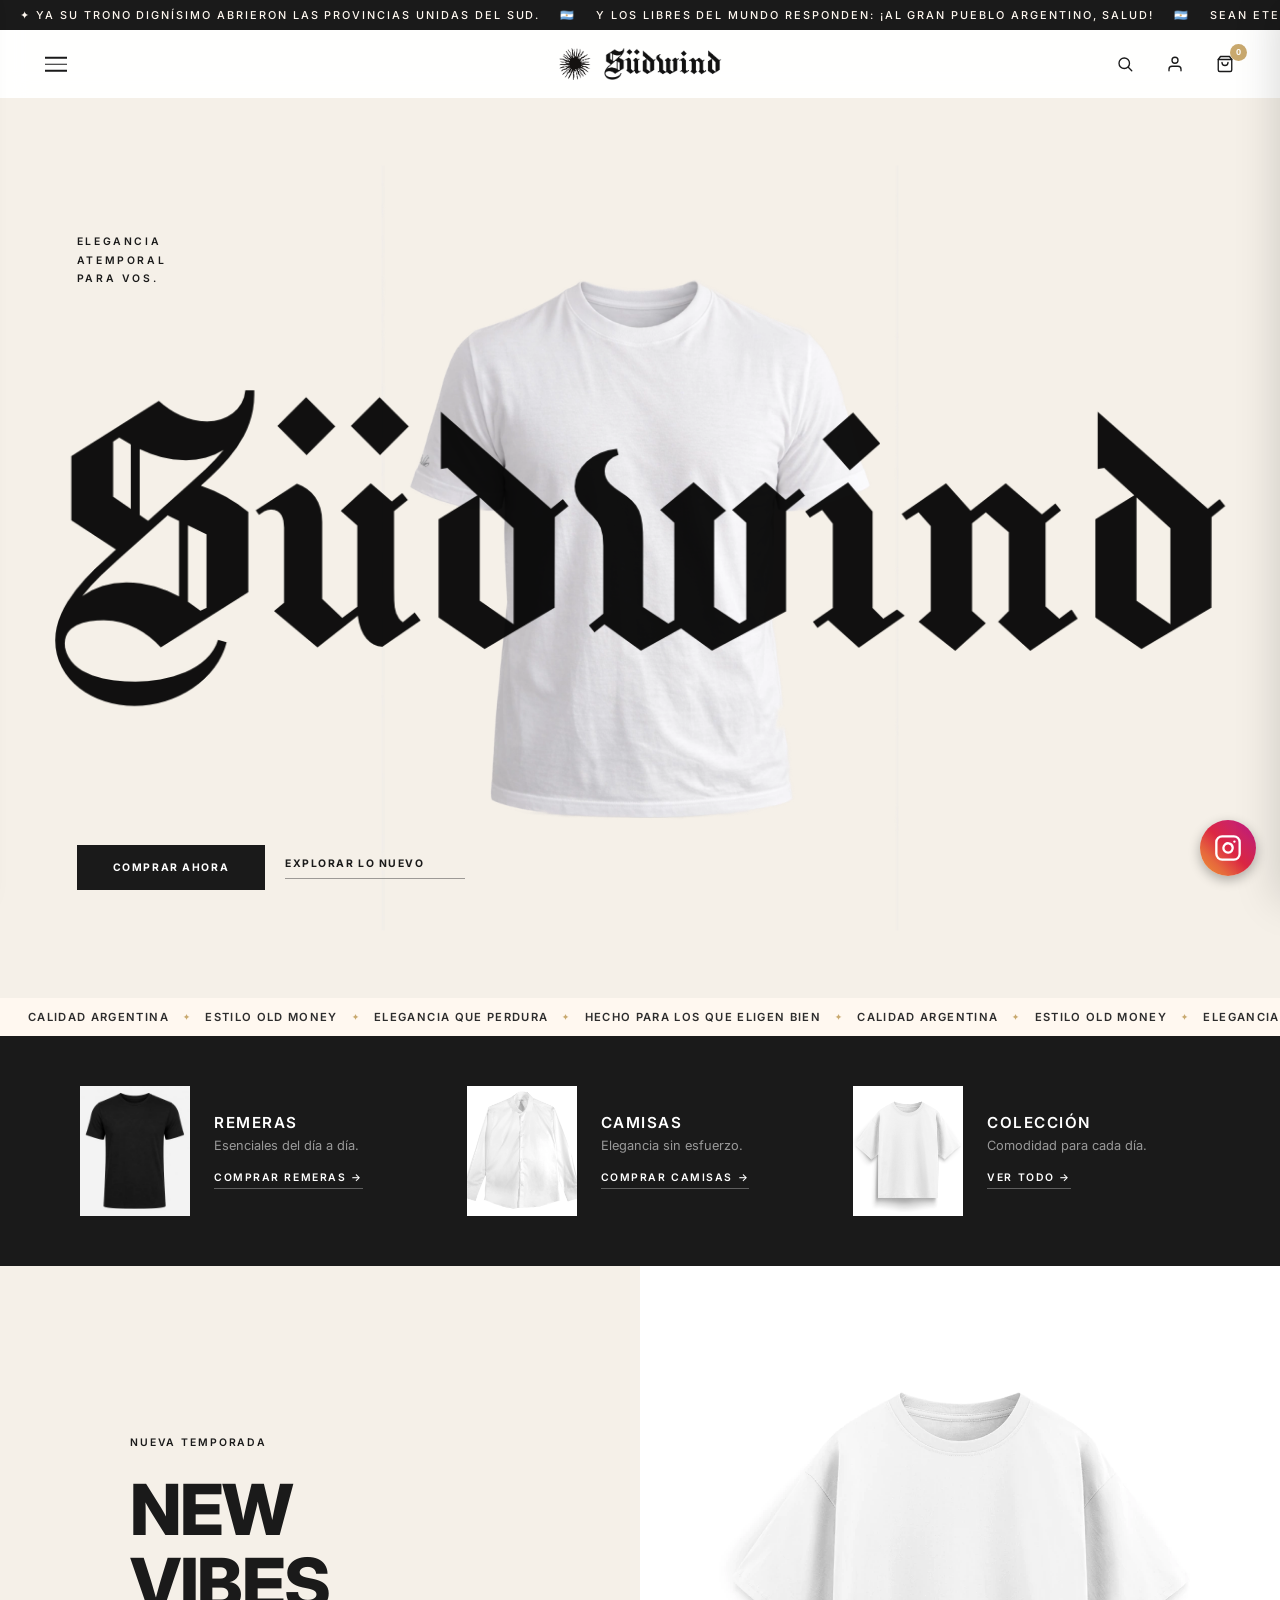
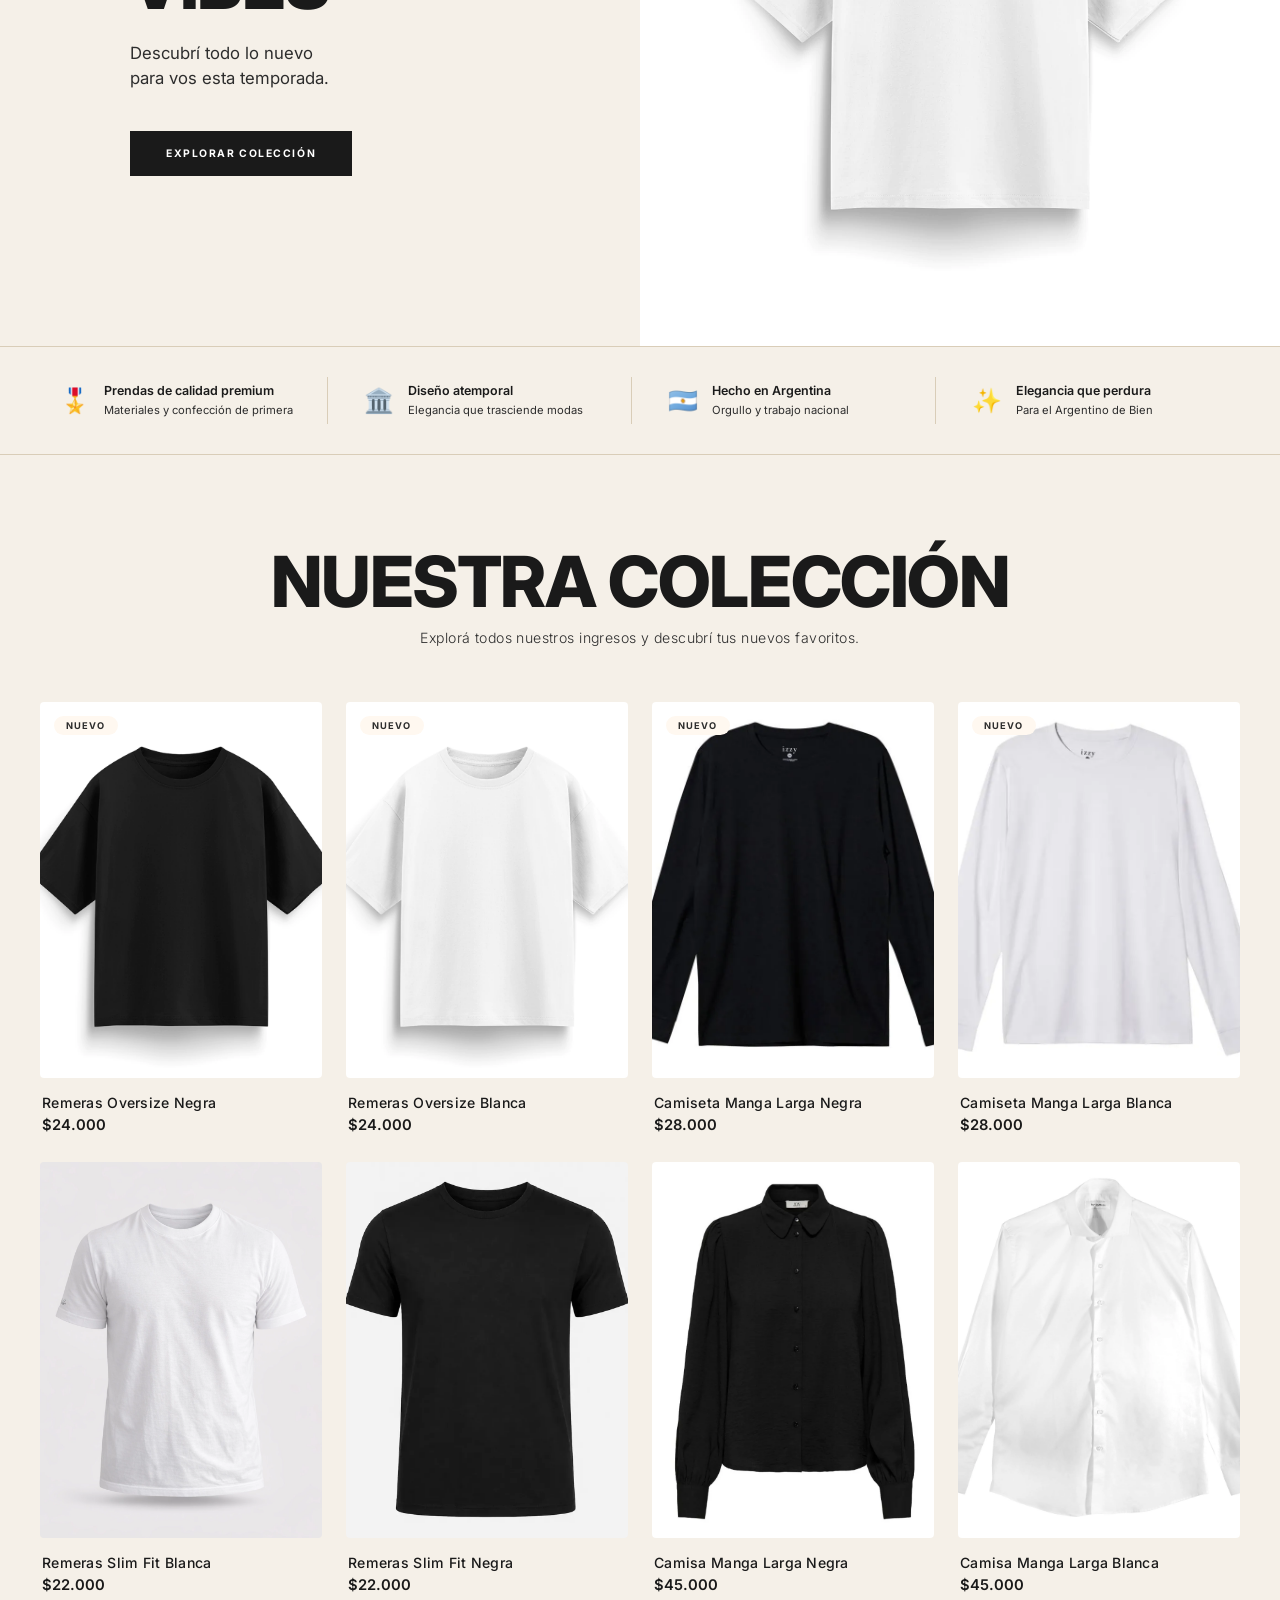
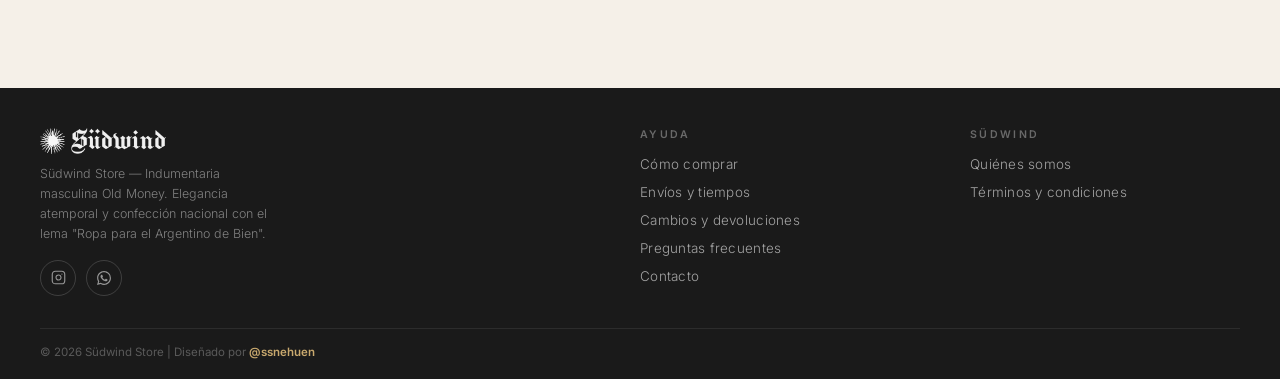
==== commit 966bd9c7: "Add files via upload" ====
--- a/index.html
+++ b/index.html
@@ -3,10 +3,9 @@
 <head>
 <meta charset="UTF-8">
 <meta name="viewport" content="width=device-width, initial-scale=1.0">
-<title>AISHA STORE — Indumentaria Femenina</title>
-<link href="https://fonts.googleapis.com/css2?family=Cormorant+Garamond:ital,wght@0,400;0,600;0,700;1,400;1,600&family=Jost:wght@300;400;500;600;700&display=swap" rel="stylesheet">
-<link rel="preload" as="image" href="img/Ejemplos/3.webp">
-<link rel="icon" type="image/jpeg" href="img/Ejemplos/aisha.webp">
+<title>SÜDWIND STORE — Indumentaria Masculina</title>
+<link href="https://fonts.googleapis.com/css2?family=Inter:opsz,wght@14..32,300;14..32,400;14..32,500;14..32,600;14..32,700;14..32,800&display=swap" rel="stylesheet">
+<link rel="icon" type="image/webp" href="img/Logos/ss_transparent.png">
 <link rel="stylesheet" href="css/style.css?v=11">
 </head>
 <body>
@@ -14,10 +13,17 @@
 <!-- -- HEADER -- -->
 <header id="header">
   <div class="header-top">
-    ✦ Somos de Berazategui &nbsp;&nbsp; Coordinamos tu envío &nbsp;&nbsp; Puntos de encuentro ✦
+    <div class="header-top-track">
+      <div class="header-top-item">
+        ✦ Ya su trono dignísimo abrieron las Provincias Unidas del Sud. &nbsp;&nbsp; 🇦🇷 &nbsp;&nbsp; Y los libres del mundo responden: ¡Al gran pueblo argentino, salud! &nbsp;&nbsp; 🇦🇷 &nbsp;&nbsp; Sean eternos los laureles que supimos conseguir. &nbsp;&nbsp; 🇦🇷 &nbsp;&nbsp; Coronados de gloria vivamos, o juremos con gloria morir. &nbsp;&nbsp; ✦ &nbsp;&nbsp; Ya su trono dignísimo abrieron las Provincias Unidas del Sud. &nbsp;&nbsp; 🇦🇷 &nbsp;&nbsp; Y los libres del mundo responden: ¡Al gran pueblo argentino, salud! &nbsp;&nbsp; 🇦🇷 &nbsp;&nbsp; Sean eternos los laureles que supimos conseguir. &nbsp;&nbsp; 🇦🇷 &nbsp;&nbsp; Coronados de gloria vivamos, o juremos con gloria morir. &nbsp;&nbsp; ✦
+      </div>
+    </div>
   </div>
   <div class="header-main">
-    <a href="index.html" class="logo">AISHA</a>
+    <a href="index.html" class="logo-wrap">
+      <img src="img/Logos/ss_transparent.png" alt="Logo" class="sol-andino" style="height: 32px; object-fit: contain; margin-right: 6px; display: block;">
+      <img src="img/Logos/sudwind.png" alt="SÜDWIND" class="logo-img" style="height: 32px; object-fit: contain; display: block;">
+    </a>
     
     <div class="header-icons">
       <a href="catalogo.html?search=focus" class="icon-btn" aria-label="Buscar" style="text-decoration:none;">
@@ -39,120 +45,130 @@
   </div>
   <nav class="mob-nav" id="mob-nav">
     <div class="mob-nav-logo">
-      <span class="logo" style="color:var(--negro);font-size:1.6rem;letter-spacing:0.18em;">AISHA</span>
-    </div>
-    <a href="cuenta.html" style="color: var(--rosa-acento); font-weight: 600;">👤 Mi Cuenta / Favoritos</a>
+      <a href="index.html" class="logo-wrap" style="justify-content: flex-start; gap: 6px; padding: 10px 0; align-items: center;">
+        <img src="img/Logos/ss_transparent.png" alt="Logo" class="sol-andino" style="height: 26px; object-fit: contain; display: block;">
+        <img src="img/Logos/sudwind.png" alt="SÜDWIND" class="logo-img" style="height: 26px; object-fit: contain; display: block;">
+      </a>
+    </div>
+    <a href="cuenta.html" style="color: var(--rosa-acento); font-weight: 600;">Mi Cuenta / Favs</a>
     <a href="catalogo.html">Ver todo</a>
-    <a href="catalogo.html?cat=Remeras/Camisetas">Remeras/Camisetas</a>
-    <a href="catalogo.html?cat=Tops">Tops</a>
-    <a href="catalogo.html?cat=Bodys">Bodys</a>
-    <a href="catalogo.html?cat=Sueters">Sueters</a>
-    <a href="catalogo.html?cat=Vestidos">Vestidos</a>
-    <a href="catalogo.html?cat=Pantalones">Pantalones</a>
-    <a href="catalogo.html?cat=Shorts">Shorts</a>
-    <a href="catalogo.html?cat=Polleras">Polleras</a>
-    <a href="catalogo.html?cat=Conjuntos">Conjuntos</a>
-    <a href="catalogo.html?cat=Accesorios">Accesorios</a>
+    <a href="catalogo.html?cat=Remeras">Remeras</a>
+    <a href="catalogo.html?cat=Camisas">Camisas</a>
   </nav>
 </header>
 
-<!-- -- HERO CAROUSEL -- -->
-<section class="hero" id="hero-section">
-  <div class="carousel-track" id="hero-track">
-    <!-- Slide 1 -->
-    <div class="carousel-slide">
-      <img src="img/Ejemplos/carrusel 1.webp" class="slide-bg" alt="Nueva colección Aisha" fetchpriority="high" decoding="async">
-      <div class="hero-overlay"></div>
-      <div class="hero-content">
-        <div class="hero-eyebrow">Nueva colección</div>
-        <h1>Tu estilo,<em>tus reglas.</em></h1>
-        <p class="hero-sub">Descubrí los conjuntos que todas quieren. Básicos esenciales con actitud, diseñados para vos.</p>
-        <div class="hero-actions">
-          <a href="catalogo.html" class="btn-hero-main">Ver todo &nbsp;→</a>
-
-        </div>
-      </div>
-    </div>
-    <!-- Slide 2 -->
-    <div class="carousel-slide">
-      <img src="img/Ejemplos/carrusel 2.webp" class="slide-bg" alt="Looks urbanos" loading="lazy" decoding="async">
-      <div class="hero-overlay"></div>
-      <div class="hero-content">
-        <div class="hero-eyebrow">Tendencia</div>
-        <h1>Looks<em>Urbanos</em></h1>
-        <p class="hero-sub">Comodidad absoluta sin perder el estilo. Ideales para tu día a día.</p>
-        <div class="hero-actions">
-          <a href="catalogo.html?cat=Conjuntos" class="btn-hero-main">Ver Conjuntos &nbsp;→</a>
-        </div>
-      </div>
-    </div>
-    <!-- Slide 3 -->
-    <div class="carousel-slide">
-      <img src="img/Ejemplos/carrusel 3.webp" class="slide-bg" alt="Outfits de noche" loading="lazy" decoding="async">
-      <div class="hero-overlay"></div>
-      <div class="hero-content">
-        <div class="hero-eyebrow">Edición Limitada</div>
-        <h1>Noches<em>inolvidables</em></h1>
-        <p class="hero-sub">Brillá con nuestros nuevos tops y prendas de noche.</p>
-        <div class="hero-actions">
-          <a href="catalogo.html?cat=Tops" class="btn-hero-main">Ver Tops &nbsp;→</a>
-        </div>
-      </div>
-    </div>
-  </div>
-
-  <button class="hero-arrow prev" id="hero-prev" aria-label="Anterior"></button>
-  <button class="hero-arrow next" id="hero-next" aria-label="Siguiente"></button>
-
-  <div class="hero-dots" id="hero-dots"></div>
-
-  <div class="hero-scroll">
-    <span>Scroll</span>
-    <div class="scroll-bar"></div>
-  </div>
+<!-- -- HERO STATIC -- -->
+<section class="hero-static" id="hero-section">
+  <img src="img/Logos/3.webp" alt="Fondo" class="hero-static-bg-image" fetchpriority="high" decoding="async">
+  <img src="img/Logos/sudwind.png" alt="SÜDWIND" class="hero-static-logo" fetchpriority="high" decoding="async">
+  
+  <div class="hero-static-tl">
+    ELEGANCIA<br>ATEMPORAL<br>PARA VOS.
+  </div>
+  
+  <div class="hero-static-bl">
+    <a href="catalogo.html" class="btn-hero-solid">COMPRAR AHORA</a>
+    <a href="catalogo.html" class="btn-hero-link">EXPLORAR LO NUEVO</a>
+  </div>
+  
 </section>
 
 <!-- -- PROMO MARQUEE -- -->
 <div class="promo-bar">
   <div class="promo-track">
     <div class="promo-item">
-      ?✦ Somos de Berazategui <span class="sep">✦</span>
-      Envíos a todo el país <span class="sep">✦</span>
-      Stock inmediato <span class="sep">✦</span>
-      Puntos de encuentro disponibles <span class="sep">✦</span>
-      ✨ Nuevos ingresos cada semana <span class="sep">✦</span>
-      ?✦ Somos de Berazategui <span class="sep">✦</span>
-      Envíos a todo el país <span class="sep">✦</span>
-      Stock inmediato <span class="sep">✦</span>
-      Puntos de encuentro disponibles <span class="sep">✦</span>
-      ✨ Nuevos ingresos cada semana <span class="sep">✦</span>
-      ?✦ Somos de Berazategui <span class="sep">✦</span>
-      Envíos a todo el país <span class="sep">✦</span>
-      Stock inmediato <span class="sep">✦</span>
-      Puntos de encuentro disponibles <span class="sep">✦</span>
-      ✨ Nuevos ingresos cada semana <span class="sep">✦</span>
-    </div>
-  </div>
-</div>
+      Calidad argentina <span class="sep">✦</span>
+      Estilo Old Money <span class="sep">✦</span>
+      Elegancia que perdura <span class="sep">✦</span>
+      Hecho para los que eligen bien <span class="sep">✦</span>
+      Calidad argentina <span class="sep">✦</span>
+      Estilo Old Money <span class="sep">✦</span>
+      Elegancia que perdura <span class="sep">✦</span>
+      Hecho para los que eligen bien <span class="sep">✦</span>
+      Calidad argentina <span class="sep">✦</span>
+      Estilo Old Money <span class="sep">✦</span>
+      Elegancia que perdura <span class="sep">✦</span>
+      Hecho para los que eligen bien <span class="sep">✦</span>
+    </div>
+  </div>
+</div>
+<!-- -- CATEGORY BANNER -- -->
+<div class="cat-banner">
+  <div class="cat-banner-inner">
+    
+    <!-- Item 1: Remeras -->
+    <div class="cat-banner-item">
+      <div class="cat-banner-img">
+        <img src="img/Productos/remera slim fit negra.webp" alt="Remeras" loading="lazy">
+      </div>
+      <div class="cat-banner-text">
+        <h3>REMERAS</h3>
+        <p>Esenciales del día a día.</p>
+        <a href="catalogo.html?cat=Remeras">COMPRAR REMERAS &rarr;</a>
+      </div>
+    </div>
+    
+    <!-- Item 2: Camisas -->
+    <div class="cat-banner-item">
+      <div class="cat-banner-img">
+        <img src="img/Productos/camisa blanca manga larga.webp" alt="Camisas" loading="lazy">
+      </div>
+      <div class="cat-banner-text">
+        <h3>CAMISAS</h3>
+        <p>Elegancia sin esfuerzo.</p>
+        <a href="catalogo.html?cat=Camisas">COMPRAR CAMISAS &rarr;</a>
+      </div>
+    </div>
+    
+    <!-- Item 3: Colección -->
+    <div class="cat-banner-item">
+      <div class="cat-banner-img">
+        <img src="img/Productos/remera oversize blanca.webp" alt="Colección" loading="lazy">
+      </div>
+      <div class="cat-banner-text">
+        <h3>COLECCIÓN</h3>
+        <p>Comodidad para cada día.</p>
+        <a href="catalogo.html">VER TODO &rarr;</a>
+      </div>
+    </div>
+
+  </div>
+</div>
+
+<!-- -- NEW VIBES SECTION -- -->
+<section class="new-vibes-sec">
+  <div class="new-vibes-left">
+    <div class="new-vibes-content fade-in">
+      <div class="nv-eyebrow">NUEVA TEMPORADA</div>
+      <h2 class="nv-title">NEW<br>VIBES</h2>
+      <p class="nv-desc">Descubrí todo lo nuevo<br>para vos esta temporada.</p>
+      <a href="catalogo.html" class="btn-nv">EXPLORAR COLECCIÓN</a>
+    </div>
+  </div>
+  <div class="new-vibes-right fade-in d1">
+    <img src="img/Productos/remera oversize blanca.webp" alt="Remera Oversize Blanca" loading="lazy">
+  </div>
+</section>
+
 
 <!-- -- TRUST -- -->
 <div class="trust-strip">
   <div class="trust-inner">
     <div class="trust-item fade-in">
-      <div class="trust-icon">🛵</div>
-      <div class="trust-text"><strong>Envíos por Moto o Uber</strong><span>Puntos de encuentro en estaciones</span></div>
+      <div class="trust-icon">🎖️</div>
+      <div class="trust-text"><strong>Prendas de calidad premium</strong><span>Materiales y confección de primera</span></div>
     </div>
     <div class="trust-item fade-in d1">
-      <div class="trust-icon">🔒</div>
-      <div class="trust-text"><strong>Pagos seguros</strong><span>Transferencia o Efectivo</span></div>
+      <div class="trust-icon">🏛️</div>
+      <div class="trust-text"><strong>Diseño atemporal</strong><span>Elegancia que trasciende modas</span></div>
     </div>
     <div class="trust-item fade-in d2">
-      <div class="trust-icon">📦</div>
-      <div class="trust-text"><strong>Stock disponible</strong><span>Consultá disponibilidad en historias</span></div>
+      <div class="trust-icon">🇦🇷</div>
+      <div class="trust-text"><strong>Hecho en Argentina</strong><span>Orgullo y trabajo nacional</span></div>
     </div>
     <div class="trust-item fade-in d3">
-      <div class="trust-icon">📍</div>
-      <div class="trust-text"><strong>Puntos de encuentro</strong><span>Coordinamos donde más te quede</span></div>
+      <div class="trust-icon">✨</div>
+      <div class="trust-text"><strong>Elegancia que perdura</strong><span>Para el Argentino de Bien</span></div>
     </div>
   </div>
 </div>
@@ -160,8 +176,7 @@
 <!-- -- NEW IN -- -->
 <div id="newin" class="section">
   <div class="sec-head">
-    <div class="sec-label fade-in">✶ Todo el catálogo</div>
-    <h2 class="sec-title fade-in">Nuestro <em>catálogo</em></h2>
+    <h2 class="nv-title fade-in" style="text-align: center; margin-bottom: 10px;">NUESTRA COLECCIÓN</h2>
     <p class="sec-sub fade-in">Explorá todos nuestros ingresos y descubrí tus nuevos favoritos.</p>
   </div>
   
@@ -172,117 +187,10 @@
 
 </div>
 
-<!-- -- CATEGORIES -- -->
-<div class="cats-wrap">
-  <div class="cats-inner">
-    <div class="sec-head">
-      <div class="sec-label fade-in">✶ Explorá</div>
-      <h2 class="sec-title fade-in">¿Qué estás <em>buscando?</em></h2>
-    </div>
-    <div class="cats-grid">
-      <a href="catalogo.html?cat=Conjuntos" class="cat-card fade-in">
-        <div class="cat-img">
-          <img src="img/Ejemplos/3.webp" alt="Conjuntos" loading="lazy">
-        </div>
-        <span class="cat-name">Conjuntos</span>
-        <span class="cat-sub">Top + pantalón  Top + short</span>
-      </a>
-      <a href="catalogo.html?cat=Tops" class="cat-card fade-in d1">
-        <div class="cat-img">
-          <img src="img/Ejemplos/4.webp" alt="Tops" loading="lazy">
-        </div>
-        <span class="cat-name">Tops</span>
-        <span class="cat-sub">Manga larga  Halter  Remeras</span>
-      </a>
-      <a href="catalogo.html?cat=Shorts" class="cat-card fade-in d2">
-        <div class="cat-img">
-          <img src="img/Ejemplos/8.webp" alt="Shorts" loading="lazy">
-        </div>
-        <span class="cat-name">Shorts</span>
-        <span class="cat-sub">Jean  Corderoy  Tela</span>
-      </a>
-    </div>
-  </div>
-</div>
-<!-- -- MÁS VENDIDOS -- -->
-<div class="section">
-  <div class="sec-head">
-    <div class="sec-label fade-in">✦ Los favoritos</div>
-    <h2 class="sec-title fade-in">Más <em>vendidos</em></h2>
-    <p class="sec-sub fade-in">Las chicas ya eligieron. El tuyo puede ser el último.</p>
-  </div>
-  <div class="prod-grid">
-    <a href="producto.html?id=4" class="prod-card fade-in" style="text-decoration:none;">
-      <div class="prod-img-box">
-        <span class="prod-badge badge-best" style="background:var(--negro);color:var(--blanco);">MÁS VENDIDO</span>
-        <button class="prod-wish" onclick="event.preventDefault(); showToast('🤍', '¡Agregado a favoritos!');"></button>
-        <img src="img/Productos/conjunto cher 1.webp" alt="Conjunto Cher" loading="lazy">
-        <div class="prod-cta">+ Ver detalle</div>
-      </div>
-      <div class="prod-info">
-        <div class="prod-name">Conjunto Cher</div>
-        <div class="prod-prices">
-          <span class="price">$16.000</span>
-        </div>
-      </div>
-    </a>
-
-    <a href="producto.html?id=10" class="prod-card fade-in d1" style="text-decoration:none;">
-      <div class="prod-img-box">
-        <span class="prod-badge badge-best" style="background:var(--negro);color:var(--blanco);">MÁS VENDIDO</span>
-        <button class="prod-wish" onclick="event.preventDefault(); showToast('🤍', '¡Agregado a favoritos!');"></button>
-        <img src="img/Productos/remera shine 1.webp" alt="Remera Shine" loading="lazy">
-        <div class="prod-cta">+ Ver detalle</div>
-      </div>
-      <div class="prod-info">
-        <div class="prod-name">Remera Shine</div>
-        <div class="prod-prices">
-          <span class="price">$8.000</span>
-        </div>
-      </div>
-    </a>
-
-    <a href="producto.html?id=1" class="prod-card fade-in d2" style="text-decoration:none;">
-      <div class="prod-img-box">
-        <span class="prod-badge badge-best" style="background:var(--negro);color:var(--blanco);">MÁS VENDIDO</span>
-        <button class="prod-wish" onclick="event.preventDefault(); showToast('🤍', '¡Agregado a favoritos!');"></button>
-        <img src="img/Productos/baggy 1.webp" alt="Baggy" loading="lazy">
-        <div class="prod-cta">+ Ver detalle</div>
-      </div>
-      <div class="prod-info">
-        <div class="prod-name">Baggy</div>
-        <div class="prod-prices">
-          <span class="price">$26.500</span>
-        </div>
-      </div>
-    </a>
-
-    <a href="producto.html?id=13" class="prod-card fade-in d3" style="text-decoration:none;">
-      <div class="prod-img-box">
-        <span class="prod-badge badge-best" style="background:var(--negro);color:var(--blanco);">MÁS VENDIDO</span>
-        <button class="prod-wish" onclick="event.preventDefault(); showToast('🤍', '¡Agregado a favoritos!');"></button>
-        <img src="img/Productos/vestido silver night 1.webp" alt="Vestido Silver Night" loading="lazy">
-        <div class="prod-cta">+ Ver detalle</div>
-      </div>
-      <div class="prod-info">
-        <div class="prod-name">Vestido Silver Night</div>
-        <div class="prod-prices">
-          <span class="price">$18.000</span>
-        </div>
-      </div>
-    </a>
-  </div>
-</div>
-
-<!-- -- GIFT CARD -- -->
-<div class="giftcard-wrap">
-  <div class="giftcard-inner">
-    <div class="gc-label fade-in">✦ Para regalar</div>
-    <h2 class="gc-title fade-in">¿No sabés<br><em>qué regalar?</em></h2>
-    <p class="gc-sub fade-in">Sorprendé con una Gift Card de Aisha Store. Quien la recibe elige lo que más le gusta, a precio real, con todo el amor.</p>
-    <a href="https://wa.me/5491128931432?text=Hola,%20quisiera%20saber%20sobre%20las%20Gift%20Cards" target="_blank" class="btn-gc fade-in">🎁 Comprar Gift Card</a>
-  </div>
-</div>
+
+
+
+
 
 
 
@@ -290,13 +198,16 @@
 <footer>
   <div class="footer-grid">
     <div class="foot-brand">
-      <a href="#" class="logo">AISHA</a>
-      <p>Indumentaria femenina para chicas con actitud. Básicos esenciales, conjuntos que enamoran y prendas que se convierten en favoritas.</p>
+      <a href="#" class="logo-wrap" style="color:var(--blanco); justify-content: flex-start; gap: 6px; align-items: center;">
+        <img src="img/Logos/ss_transparent.png" alt="Logo" class="sol-andino" style="height: 26px; object-fit: contain; filter: brightness(0) invert(1); display: block;">
+        <img src="img/Logos/sudwind.png" alt="SÜDWIND" class="logo-img" style="height: 26px; object-fit: contain; filter: brightness(0) invert(1); display: block;">
+      </a>
+      <p style="margin-top: 10px;">Südwind Store — Indumentaria masculina Old Money. Elegancia atemporal y confección nacional con el lema "Ropa para el Argentino de Bien".</p>
       <div class="social-row">
-        <a href="https://instagram.com/aisha.ssttore" target="_blank" class="soc-btn" aria-label="Instagram">
+        <a href="https://www.instagram.com/sudwind.ar/" target="_blank" class="soc-btn" aria-label="Instagram">
           <svg width="15" height="15" viewBox="0 0 24 24" fill="none" stroke="currentColor" stroke-width="1.8" stroke-linecap="round" stroke-linejoin="round"><rect x="2" y="2" width="20" height="20" rx="5"/><path d="M16 11.37A4 4 0 1 1 12.63 8 4 4 0 0 1 16 11.37z"/><line x1="17.5" y1="6.5" x2="17.51" y2="6.5"/></svg>
         </a>
-        <a href="https://wa.me/5491128931432" target="_blank" class="soc-btn" aria-label="WhatsApp">
+        <a href="https://wa.me/[TuWhatsApp]" target="_blank" class="soc-btn" aria-label="WhatsApp">
           <svg width="14" height="14" viewBox="0 0 24 24" fill="currentColor"><path d="M17.472 14.382c-.297-.149-1.758-.867-2.03-.967-.273-.099-.471-.148-.67.15-.197.297-.767.966-.94 1.164-.173.199-.347.223-.644.075-.297-.15-1.255-.463-2.39-1.475-.883-.788-1.48-1.761-1.653-2.059-.173-.297-.018-.458.13-.606.134-.133.298-.347.446-.52.149-.174.198-.298.298-.497.099-.198.05-.371-.025-.52-.075-.149-.669-1.612-.916-2.207-.242-.579-.487-.5-.669-.51-.173-.008-.371-.01-.57-.01-.198 0-.52.074-.792.372-.272.297-1.04 1.016-1.04 2.479 0 1.462 1.065 2.875 1.213 3.074.149.198 2.096 3.2 5.077 4.487.709.306 1.262.489 1.694.625.712.227 1.36.195 1.871.118.571-.085 1.758-.719 2.006-1.413.248-.694.248-1.289.173-1.413-.074-.124-.272-.198-.57-.347m-5.421 7.403h-.004a9.87 9.87 0 0 1-5.031-1.378l-.361-.214-3.741.982.998-3.648-.235-.374a9.86 9.86 0 0 1-1.51-5.26c.001-5.45 4.436-9.884 9.888-9.884 2.64 0 5.122 1.03 6.988 2.898a9.825 9.825 0 0 1 2.893 6.994c-.003 5.45-4.437 9.884-9.885 9.884m8.413-18.297A11.815 11.815 0 0 0 12.05 0C5.495 0 .16 5.335.157 11.892c0 2.096.547 4.142 1.588 5.945L.057 24l6.305-1.654a11.882 11.882 0 0 0 5.683 1.448h.005c6.554 0 11.89-5.335 11.893-11.893a11.821 11.821 0 0 0-3.48-8.413Z"/></svg>
         </a>
       </div>
@@ -308,11 +219,11 @@
         <li><a href="ayuda.html#envios">Envíos y tiempos</a></li>
         <li><a href="ayuda.html#cambios">Cambios y devoluciones</a></li>
         <li><a href="ayuda.html">Preguntas frecuentes</a></li>
-        <li><a href="https://wa.me/5491128931432" target="_blank">Contacto</a></li>
+        <li><a href="https://wa.me/[TuWhatsApp]" target="_blank">Contacto</a></li>
       </ul>
     </div>
     <div class="foot-col">
-      <h4>Aisha</h4>
+      <h4>Südwind</h4>
       <ul>
         <li><a href="index.html">Quiénes somos</a></li>
         <li><a href="ayuda.html">Términos y condiciones</a></li>
@@ -321,7 +232,7 @@
 
   </div>
   <div class="footer-bottom">
-    <p>© 2026 Aisha Store — Indumentaria femenina <span style="display:inline-block; margin-left: 8px; font-size: 0.9em; opacity: 0.85;">| Diseñado por <a href="https://www.instagram.com/ssnehuen/" target="_blank" style="color:inherit; text-decoration:none; font-weight:600;">ssnehuen</a></span></p>
+    <p>© 2026 Südwind Store | Diseñado por <a href="https://www.instagram.com/ssnehuen/" target="_blank" style="color: var(--rosa-acento); text-decoration: none; font-weight: 600;">@ssnehuen</a></p>
 
   </div>
 </footer>
--- a/css/style.css
+++ b/css/style.css
@@ -1,21 +1,23 @@
+@import url('https://fonts.googleapis.com/css2?family=Inter:opsz,wght@14..32,300;14..32,400;14..32,500;14..32,600;14..32,700;14..32,800&display=swap');
+
 *,*::before,*::after{box-sizing:border-box;margin:0;padding:0}
 
 :root {
   --blanco: #FFFFFF;
   --negro: #1A1A1A;
-  --crema: #F5F0EB;
-  --crema-dark: #EDE5DC;
-  --beige: #E8DDD4;
-  --rosa-pastel: #F4D6DC;
-  --rosa-acento: #D4849E;
-  --rosa-hover: #C9708A;
-  --bordo: #6B2D3E;
-  --marron: #5C3D2E;
-  --gris-claro: #F9F7F5;
-  --gris-medio: #E0D8D0;
-  --gris-texto: #888078;
-  --font-display: 'Cormorant Garamond', serif;
-  --font-body: 'Jost', sans-serif;
+  --crema: #FFF8F0;
+  --crema-dark: #F5F0E8;
+  --beige: #F5F0E8;
+  --rosa-pastel: #FFF8F0;
+  --rosa-acento: #C9A96E;
+  --rosa-hover: #B5955B;
+  --bordo: #2D2D2D;
+  --marron: #000000;
+  --gris-claro: #FFF8F0;
+  --gris-medio: #D9CDB8;
+  --gris-texto: #2D2D2D;
+  --font-display: 'Inter', sans-serif;
+  --font-body: 'Inter', sans-serif;
   --radius: 4px;
   --radius-lg: 12px;
   --transition: 0.35s cubic-bezier(0.4,0,0.2,1);
@@ -24,7 +26,7 @@
 }
 
 html{scroll-behavior:smooth}
-body{font-family:var(--font-body);color:var(--negro);background:var(--blanco);overflow-x:clip;cursor:default}
+body{font-family:var(--font-body);color:var(--negro);background:var(--beige);overflow-x:clip;cursor:default}
 
 /* ── SCROLLBAR ── */
 ::-webkit-scrollbar{width:6px}
@@ -44,14 +46,21 @@
 .header-top{
   background:var(--negro);
   color:var(--crema);
-  text-align:center;
   font-size:0.68rem;
   font-weight:500;
   letter-spacing:0.18em;
   text-transform:uppercase;
+  overflow:hidden;
+}
+.header-top-track{
+  display:flex;white-space:nowrap;
+  animation:marquee 30s linear infinite;
+}
+.header-top-track:hover{animation-play-state:paused}
+.header-top-item{
+  display:inline-flex;align-items:center;gap:14px;
   padding:8px 20px;
 }
-.header-top em{color:var(--rosa-pastel);font-style:normal}
 
 .header-main{
   display:flex;align-items:center;justify-content:flex-end;
@@ -60,21 +69,35 @@
   position:relative;
 }
 
+.logo-wrap {
+  display: flex;
+  align-items: center;
+  justify-content: center;
+  text-decoration: none;
+  gap: 8px;
+}
+.header-main .logo-wrap {
+  position: absolute;
+  left: 50%;
+  transform: translateX(-50%);
+}
+
 .logo{
-  font-family:var(--font-display);
-  font-size:1.9rem;font-weight:700;
-  letter-spacing:0.18em;
-  color:var(--negro);text-decoration:none;
-  line-height:1;text-transform:uppercase;
-  position:relative;
-}
-.header-main .logo {
-  position:absolute;left:50%;transform:translateX(-50%);
+  font-family: 'UnifrakturMaguntia', serif;
+  font-size: 2.1rem;
+  font-weight: 400;
+  letter-spacing: 0.05em;
+  color: var(--negro);
+  text-decoration: none;
+  line-height: 1;
+  text-transform: none;
+  position: relative;
+  display: inline-block;
 }
 .logo::after{
   content:'STORE';
   display:block;font-size:0.45rem;
-  letter-spacing:0.5em;font-weight:400;
+  letter-spacing:0.5em;font-weight:500;
   color:var(--gris-texto);text-align:center;
   margin-top:-2px;font-family:var(--font-body);
 }
@@ -251,118 +274,288 @@
 .hero-arrow.prev { left: 20px; }
 .hero-arrow.next { right: 20px; }
 
-/* CAROUSEL DOTS */
-.hero-dots {
+/* ══ HERO STATIC ══ */
+.hero-static {
+  position: relative;
+  height: 100vh;
+  min-height: 600px;
+  background-color: var(--beige);
+  overflow: hidden;
+  display: flex;
+  align-items: center;
+  justify-content: center;
+}
+
+.hero-static-bg-image {
   position: absolute;
-  bottom: 40px;
+  top: 50%;
   left: 50%;
-  transform: translateX(-50%);
+  transform: translate(-50%, -50%);
+  height: 85vh;
+  max-height: 900px;
+  width: auto;
+  object-fit: contain;
+  z-index: 1; /* Al fondo */
+  animation: fadeIn 1.5s ease-out;
+}
+
+.hero-static-logo {
+  position: absolute;
+  width: 92%; /* Massive across screen */
+  max-width: 1800px;
+  top: 50%;
+  left: 50%;
+  transform: translate(-50%, -50%);
+  z-index: 2; /* Por delante de la imagen */
+  opacity: 1;
+  pointer-events: none;
+  animation: scaleIn 1.2s ease-out;
+}
+
+.hero-static-tl {
+  position: absolute;
+  top: 15%;
+  left: 6%;
+  font-size: 0.65rem;
+  font-weight: 600;
+  letter-spacing: 0.25em;
+  color: var(--negro);
+  text-transform: uppercase;
+  z-index: 3;
+  line-height: 1.8;
+  animation: fadeIn 1.5s ease;
+}
+
+.hero-static-bl {
+  position: absolute;
+  bottom: 12%;
+  left: 6%;
   display: flex;
-  gap: 12px;
-  z-index: 10;
-}
-.hero-dots button {
-  width: 10px; height: 10px;
-  border-radius: 50%;
-  border: none;
-  background: rgba(255,255,255,0.4);
-  cursor: pointer;
-  transition: background 0.3s, transform 0.3s;
-}
-.hero-dots button.active {
-  background: var(--blanco);
-  transform: scale(1.3);
-}
-
-.hero-content {
-  max-width: 600px;
+  align-items: center;
+  gap: 20px;
+  z-index: 3;
+  animation: fadeIn 1.5s ease;
+}
+
+.btn-hero-solid {
+  background: var(--negro);
+  color: var(--blanco);
+  padding: 16px 36px;
+  font-size: 0.65rem;
+  font-weight: 700;
+  letter-spacing: 0.15em;
+  text-transform: uppercase;
+  text-decoration: none;
+  transition: background var(--transition), transform var(--transition);
+}
+.btn-hero-solid:hover {
+  background: var(--rosa-acento);
+  transform: translateY(-2px);
+}
+
+.btn-hero-link {
+  color: var(--negro);
+  font-size: 0.65rem;
+  font-weight: 700;
+  letter-spacing: 0.15em;
+  text-transform: uppercase;
+  text-decoration: none;
   position: relative;
-  z-index: 2;
-  opacity: 0;
-  transform: translateY(20px);
-  transition: opacity 0.6s ease, transform 0.6s ease;
-  transition-delay: 0.3s;
-}
-.carousel-slide.active .hero-content {
-  opacity: 1;
-  transform: translateY(0);
-}
-
-.hero-eyebrow{
-  display:inline-flex;align-items:center;gap:8px;
-  color:var(--rosa-pastel);
-  font-size:0.68rem;font-weight:600;
-  letter-spacing:0.22em;text-transform:uppercase;
-  margin-bottom:28px;
-}
-.hero-eyebrow::before,.hero-eyebrow::after{
-  content:'';display:block;width:24px;height:1px;
-  background:var(--rosa-pastel);opacity:0.7;
-}
-
-.hero h1{
-  font-family:var(--font-display);
-  font-size:clamp(3.5rem,8vw,7rem);
-  font-weight:700;color:var(--blanco);
-  line-height:0.95;letter-spacing:-0.01em;
-  margin-bottom:22px;
-}
-.hero h1 em{
-  font-style:italic;
-  color:var(--rosa-pastel);
-  display:block;
-}
-.hero-sub{
-  color:rgba(255,255,255,0.75);
-  font-size:clamp(0.9rem,1.8vw,1.1rem);
-  font-weight:300;letter-spacing:0.04em;
-  line-height:1.7;margin-bottom:44px;
-  max-width:380px;
-}
-.hero-actions{display:flex;gap:14px;flex-wrap:wrap}
-
-.btn-hero-main{
-  display:inline-flex;align-items:center;gap:10px;
-  background:var(--blanco);color:var(--negro);
-  font-family:var(--font-body);font-size:0.72rem;
-  font-weight:700;letter-spacing:0.14em;text-transform:uppercase;
-  padding:15px 36px;border-radius:999px;border:none;
-  cursor:pointer;text-decoration:none;
-  transition:all var(--transition);
-}
-.btn-hero-main:hover{
-  background:var(--rosa-acento);color:var(--blanco);
-  transform:translateY(-2px);
-  box-shadow:0 8px 30px rgba(212,132,158,0.45);
-}
-.btn-hero-ghost{
-  display:inline-flex;align-items:center;gap:10px;
-  background:transparent;color:var(--blanco);
-  font-family:var(--font-body);font-size:0.72rem;
-  font-weight:600;letter-spacing:0.14em;text-transform:uppercase;
-  padding:14px 34px;border-radius:999px;
-  border:1.5px solid rgba(255,255,255,0.45);
-  cursor:pointer;text-decoration:none;
-  transition:all var(--transition);
-}
-.btn-hero-ghost:hover{
-  border-color:var(--rosa-pastel);color:var(--rosa-pastel);
-  transform:translateY(-2px);
-}
-
-.hero-scroll{
-  position:absolute;bottom:36px;right:56px;
-  display:flex;flex-direction:column;align-items:center;gap:8px;
-  color:rgba(255,255,255,0.45);
-  font-size:0.58rem;font-weight:600;letter-spacing:0.18em;
-  text-transform:uppercase;z-index:2;
-}
-.scroll-bar{
-  width:1px;height:56px;
-  background:linear-gradient(to bottom,transparent,rgba(255,255,255,0.40));
-  animation:scrollBar 2.2s infinite;
-}
-@keyframes scrollBar{0%,100%{opacity:0.4;transform:scaleY(0.8)}50%{opacity:1;transform:scaleY(1)}}
+  padding-bottom: 8px;
+  border-bottom: 1px solid rgba(26, 26, 26, 0.4);
+  display: inline-block;
+  min-width: 180px; /* Longer line under text */
+  transition: border-color var(--transition);
+}
+.btn-hero-link:hover {
+  border-color: var(--rosa-acento);
+}
+
+.hero-static-br {
+  position: absolute;
+  bottom: 12%;
+  right: 6%;
+  text-align: right;
+  font-size: 0.65rem;
+  font-weight: 600;
+  letter-spacing: 0.25em;
+  color: var(--negro);
+  text-transform: uppercase;
+  z-index: 3;
+  line-height: 1.8;
+  animation: fadeIn 1.5s ease;
+}
+
+/* ══ CATEGORY BANNER ══ */
+.cat-banner {
+  background-color: #1a1a1a;
+  padding: 50px 0;
+  width: 100%;
+}
+.cat-banner-inner {
+  max-width: 1200px;
+  margin: 0 auto;
+  display: grid;
+  grid-template-columns: repeat(3, 1fr);
+  gap: 40px;
+  padding: 0 40px;
+}
+.cat-banner-item {
+  display: flex;
+  align-items: center;
+  gap: 24px;
+}
+.cat-banner-img {
+  width: 110px;
+  height: 130px;
+  background: #f0f0f0;
+  flex-shrink: 0;
+  display: flex;
+  align-items: center;
+  justify-content: center;
+  overflow: hidden;
+}
+.cat-banner-img img {
+  width: 100%;
+  height: 100%;
+  object-fit: cover;
+}
+
+.cat-banner-text {
+  display: flex;
+  flex-direction: column;
+}
+.cat-banner-text h3 {
+  color: var(--blanco);
+  font-size: 0.95rem;
+  font-weight: 600;
+  letter-spacing: 0.1em;
+  margin-bottom: 6px;
+  font-family: var(--font-body);
+}
+.cat-banner-text p {
+  color: #999;
+  font-size: 0.8rem;
+  font-weight: 400;
+  margin-bottom: 18px;
+}
+.cat-banner-text a {
+  color: var(--blanco);
+  font-size: 0.65rem;
+  font-weight: 600;
+  letter-spacing: 0.15em;
+  text-decoration: none;
+  text-transform: uppercase;
+  border-bottom: 1px solid rgba(255,255,255,0.3);
+  padding-bottom: 4px;
+  transition: color var(--transition), border-color var(--transition);
+  display: inline-block;
+  align-self: flex-start;
+}
+.cat-banner-text a:hover {
+  border-color: var(--rosa-acento);
+  color: var(--rosa-acento);
+}
+
+@media (max-width: 900px) {
+  .cat-banner-inner {
+    grid-template-columns: 1fr;
+    gap: 40px;
+  }
+}
+
+/* ══ NEW VIBES SECTION ══ */
+.new-vibes-sec {
+  display: flex;
+  min-height: 600px;
+}
+.new-vibes-left {
+  flex: 1;
+  background-color: var(--beige);
+  display: flex;
+  align-items: center;
+  justify-content: center;
+  padding: 60px 40px;
+}
+.new-vibes-content {
+  max-width: 380px;
+  width: 100%;
+}
+.nv-eyebrow {
+  font-size: 0.65rem;
+  font-weight: 600;
+  letter-spacing: 0.18em;
+  color: var(--negro);
+  text-transform: uppercase;
+  margin-bottom: 24px;
+}
+.nv-title {
+  font-family: var(--font-body);
+  font-size: clamp(3rem, 5.5vw, 5rem);
+  font-weight: 800;
+  line-height: 1.05;
+  color: var(--negro);
+  margin-bottom: 20px;
+  letter-spacing: -0.02em;
+}
+.nv-desc {
+  font-size: 1.05rem;
+  font-weight: 400;
+  color: var(--gris-texto);
+  line-height: 1.5;
+  margin-bottom: 40px;
+}
+.btn-nv {
+  display: inline-block;
+  background: var(--negro);
+  color: var(--blanco);
+  font-size: 0.65rem;
+  font-weight: 700;
+  letter-spacing: 0.15em;
+  text-transform: uppercase;
+  text-decoration: none;
+  padding: 16px 36px;
+  transition: background var(--transition), transform var(--transition);
+}
+.btn-nv:hover {
+  background: var(--rosa-acento);
+  transform: translateY(-2px);
+}
+.new-vibes-right {
+  flex: 1;
+  background-color: var(--blanco);
+  display: flex;
+  align-items: center;
+  justify-content: center;
+  padding: 60px 40px;
+}
+.new-vibes-right img {
+  max-width: 100%;
+  max-height: 70vh;
+  object-fit: contain;
+}
+
+@media (max-width: 900px) {
+  .new-vibes-sec {
+    flex-direction: column;
+  }
+  .new-vibes-left {
+    padding: 60px 20px;
+  }
+}
+
+@keyframes fadeUp {
+  from { opacity: 0; transform: translateY(30px); }
+  to { opacity: 1; transform: translateY(0); }
+}
+@keyframes scaleIn {
+  from { opacity: 0; transform: translate(-50%, -50%) scale(0.95); }
+  to { opacity: 0.95; transform: translate(-50%, -50%) scale(1); }
+}
+@keyframes fadeIn {
+  from { opacity: 0; }
+  to { opacity: 1; }
+}
 
 /* ── PROMO MARQUEE ── */
 .promo-bar{
@@ -1242,4 +1435,76 @@
 .fade-up.visible, .fade-in.visible {
   opacity: 1;
   transform: translateY(0);
-}+}
+
+/* ----------------------------------------
+   LOOKBOOK
+   ---------------------------------------- */
+.lookbook-wrap {
+  padding: 60px 5%;
+  background: var(--fondo-alt);
+}
+.lookbook-inner {
+  max-width: 1400px;
+  margin: 0 auto;
+}
+.lookbook-grid {
+  display: grid;
+  grid-template-columns: repeat(4, 1fr);
+  gap: 16px;
+  margin-top: 40px;
+}
+.lookbook-item {
+  position: relative;
+  border-radius: 12px;
+  overflow: hidden;
+  aspect-ratio: 4/5;
+  cursor: pointer;
+  background: var(--card-bg);
+}
+.lookbook-item img {
+  width: 100%;
+  height: 100%;
+  object-fit: cover;
+  transition: transform 0.6s cubic-bezier(0.16, 1, 0.3, 1);
+}
+.lookbook-item:hover img {
+  transform: scale(1.05);
+}
+.lookbook-overlay {
+  position: absolute;
+  inset: 0;
+  background: linear-gradient(to top, rgba(0,0,0,0.7) 0%, transparent 50%);
+  display: flex;
+  align-items: flex-end;
+  padding: 24px;
+  opacity: 0.9;
+  transition: opacity 0.3s ease;
+}
+.lookbook-item:hover .lookbook-overlay {
+  opacity: 1;
+}
+.lookbook-overlay span {
+  color: #fff;
+  font-family: var(--font-title);
+  font-size: 1.2rem;
+  font-weight: 500;
+  letter-spacing: 0.5px;
+  transform: translateY(10px);
+  transition: transform 0.4s ease;
+}
+.lookbook-item:hover .lookbook-overlay span {
+  transform: translateY(0);
+}
+
+@media (max-width: 992px) {
+  .lookbook-grid {
+    grid-template-columns: repeat(2, 1fr);
+  }
+}
+@media (max-width: 576px) {
+  .lookbook-grid {
+    grid-template-columns: 1fr;
+  }
+}
+
